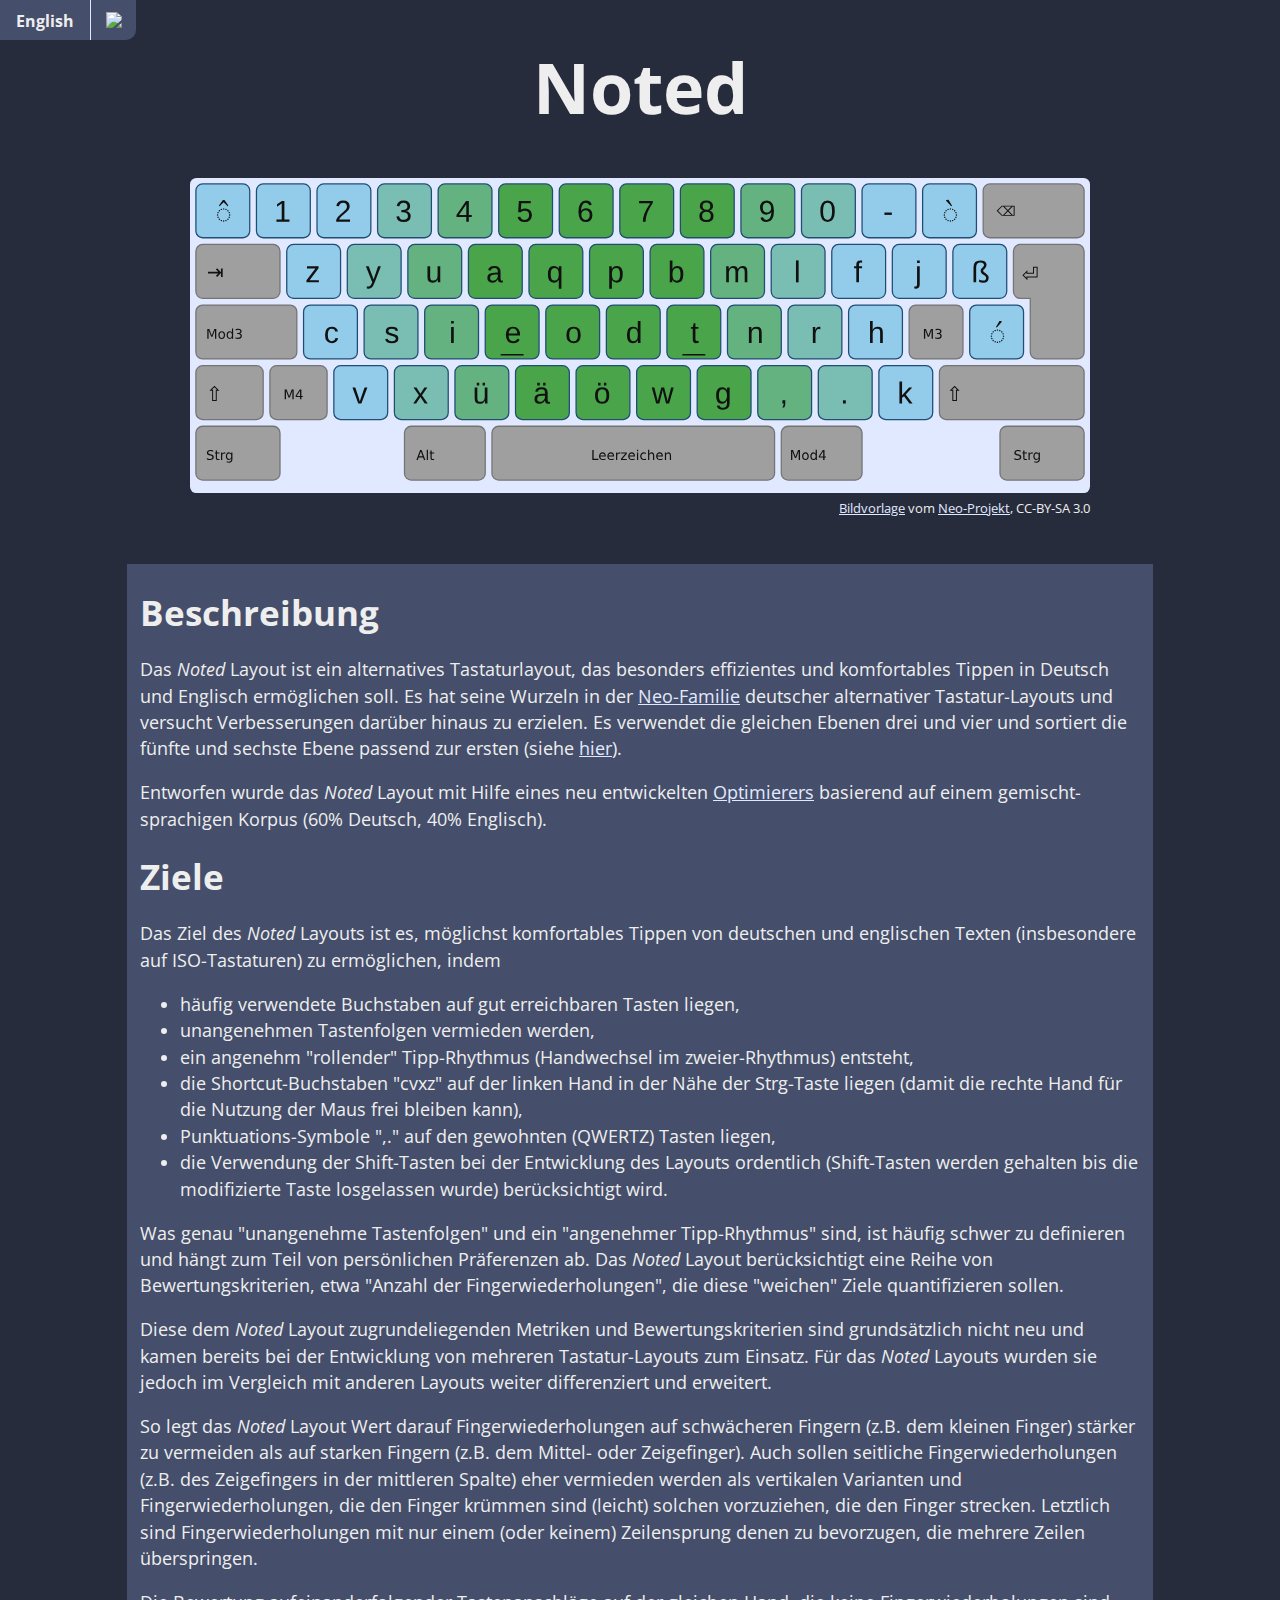
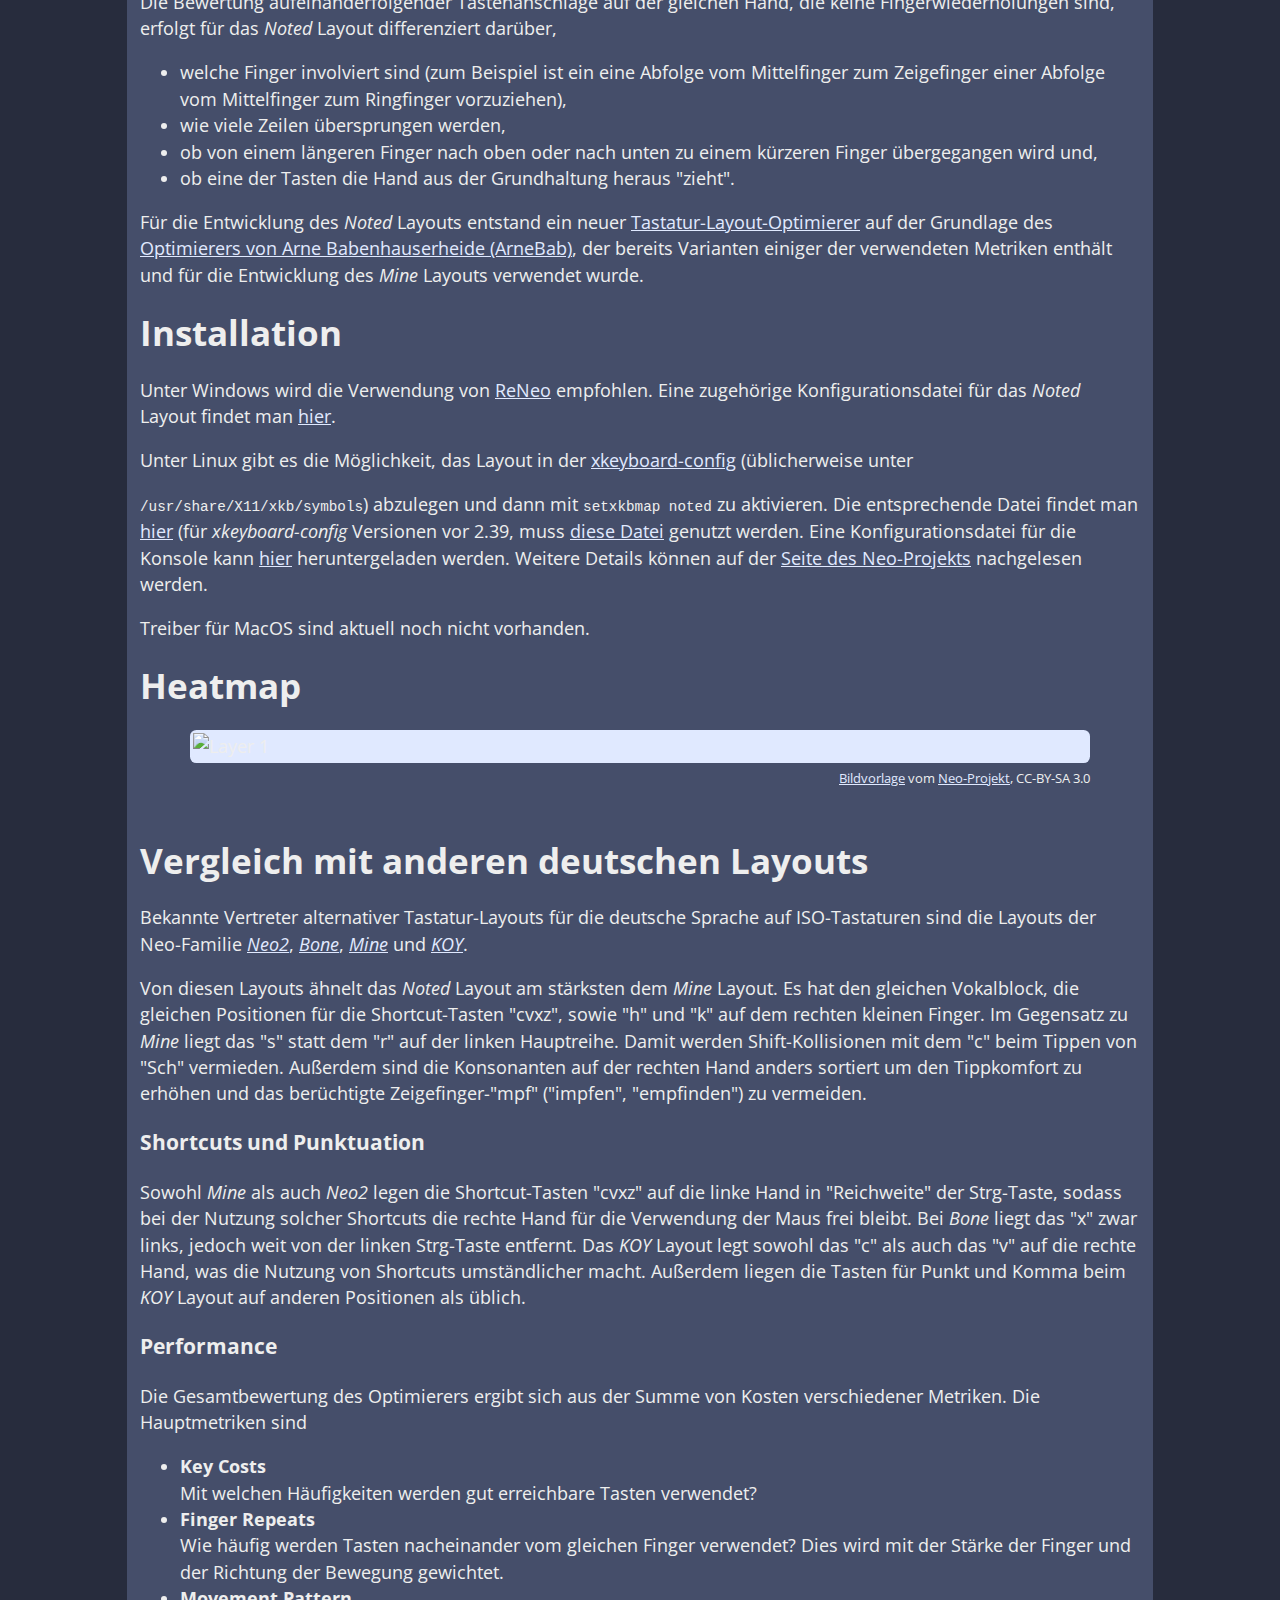
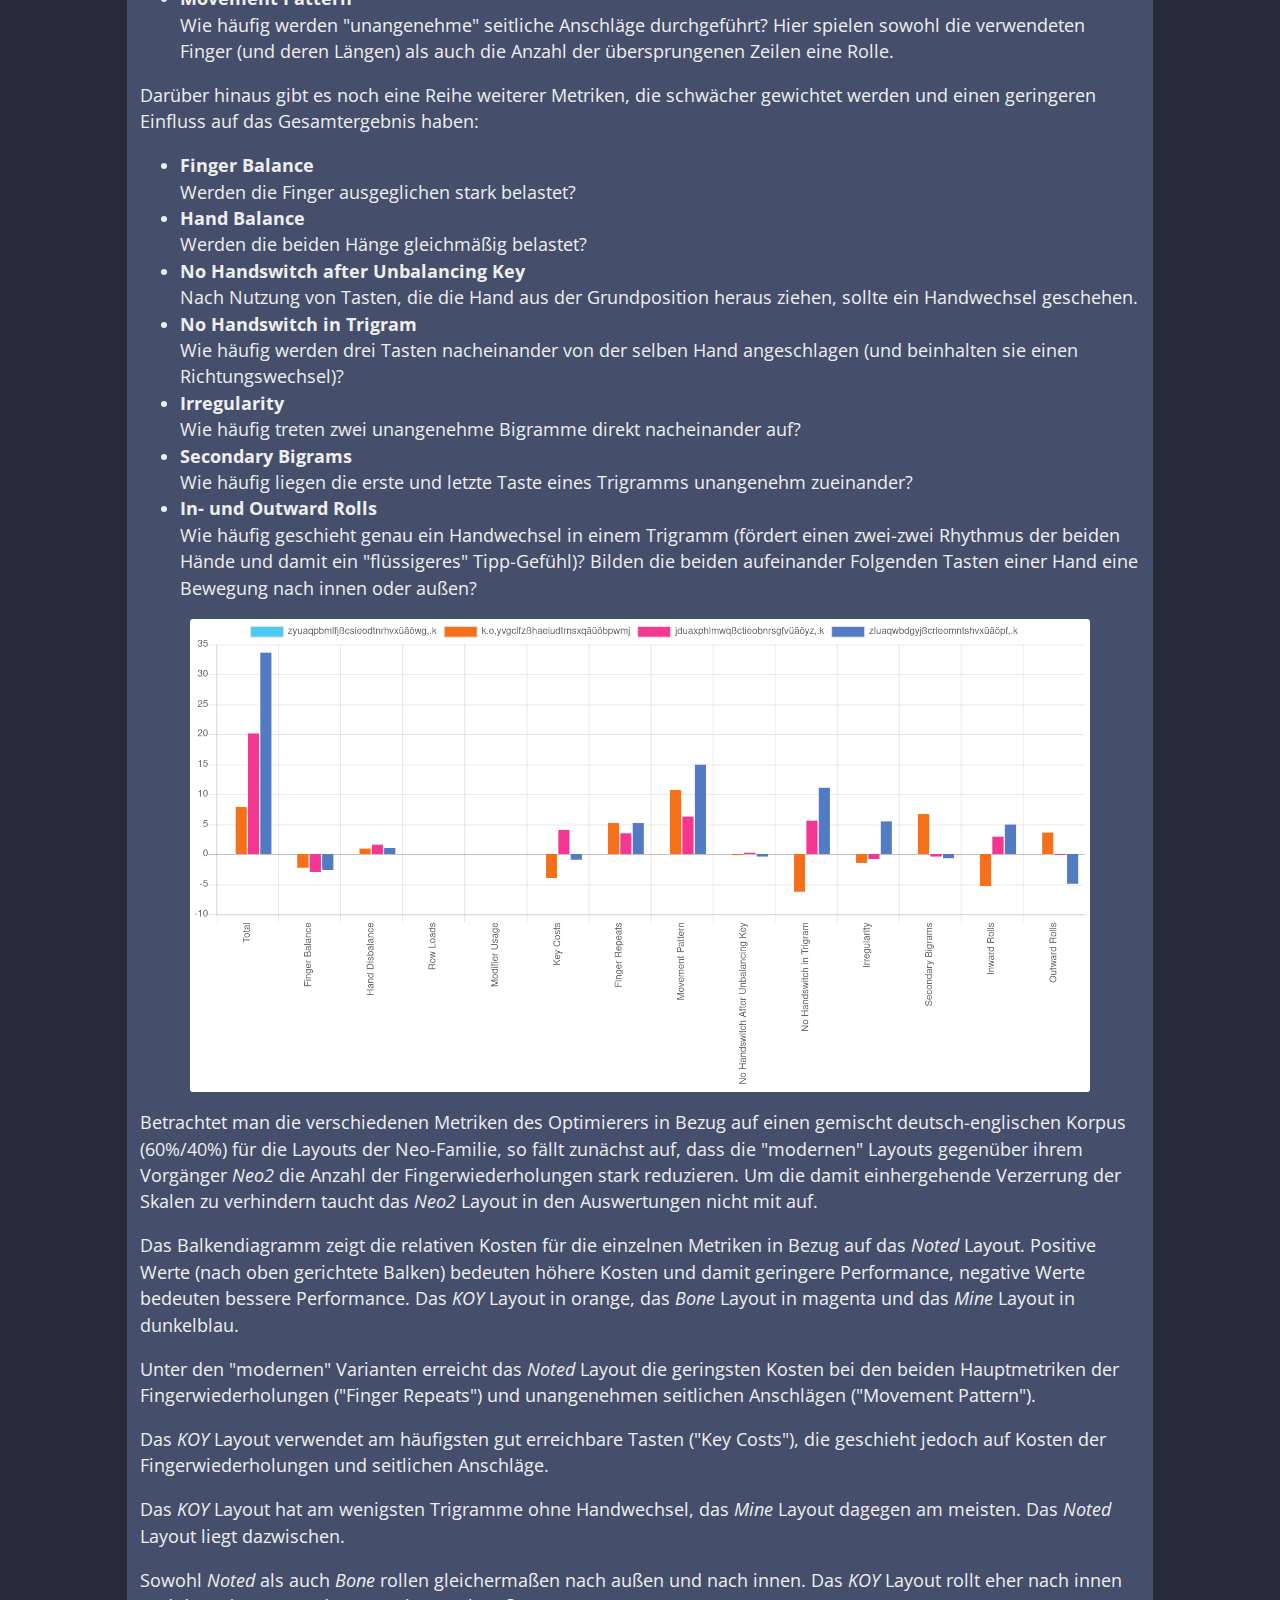
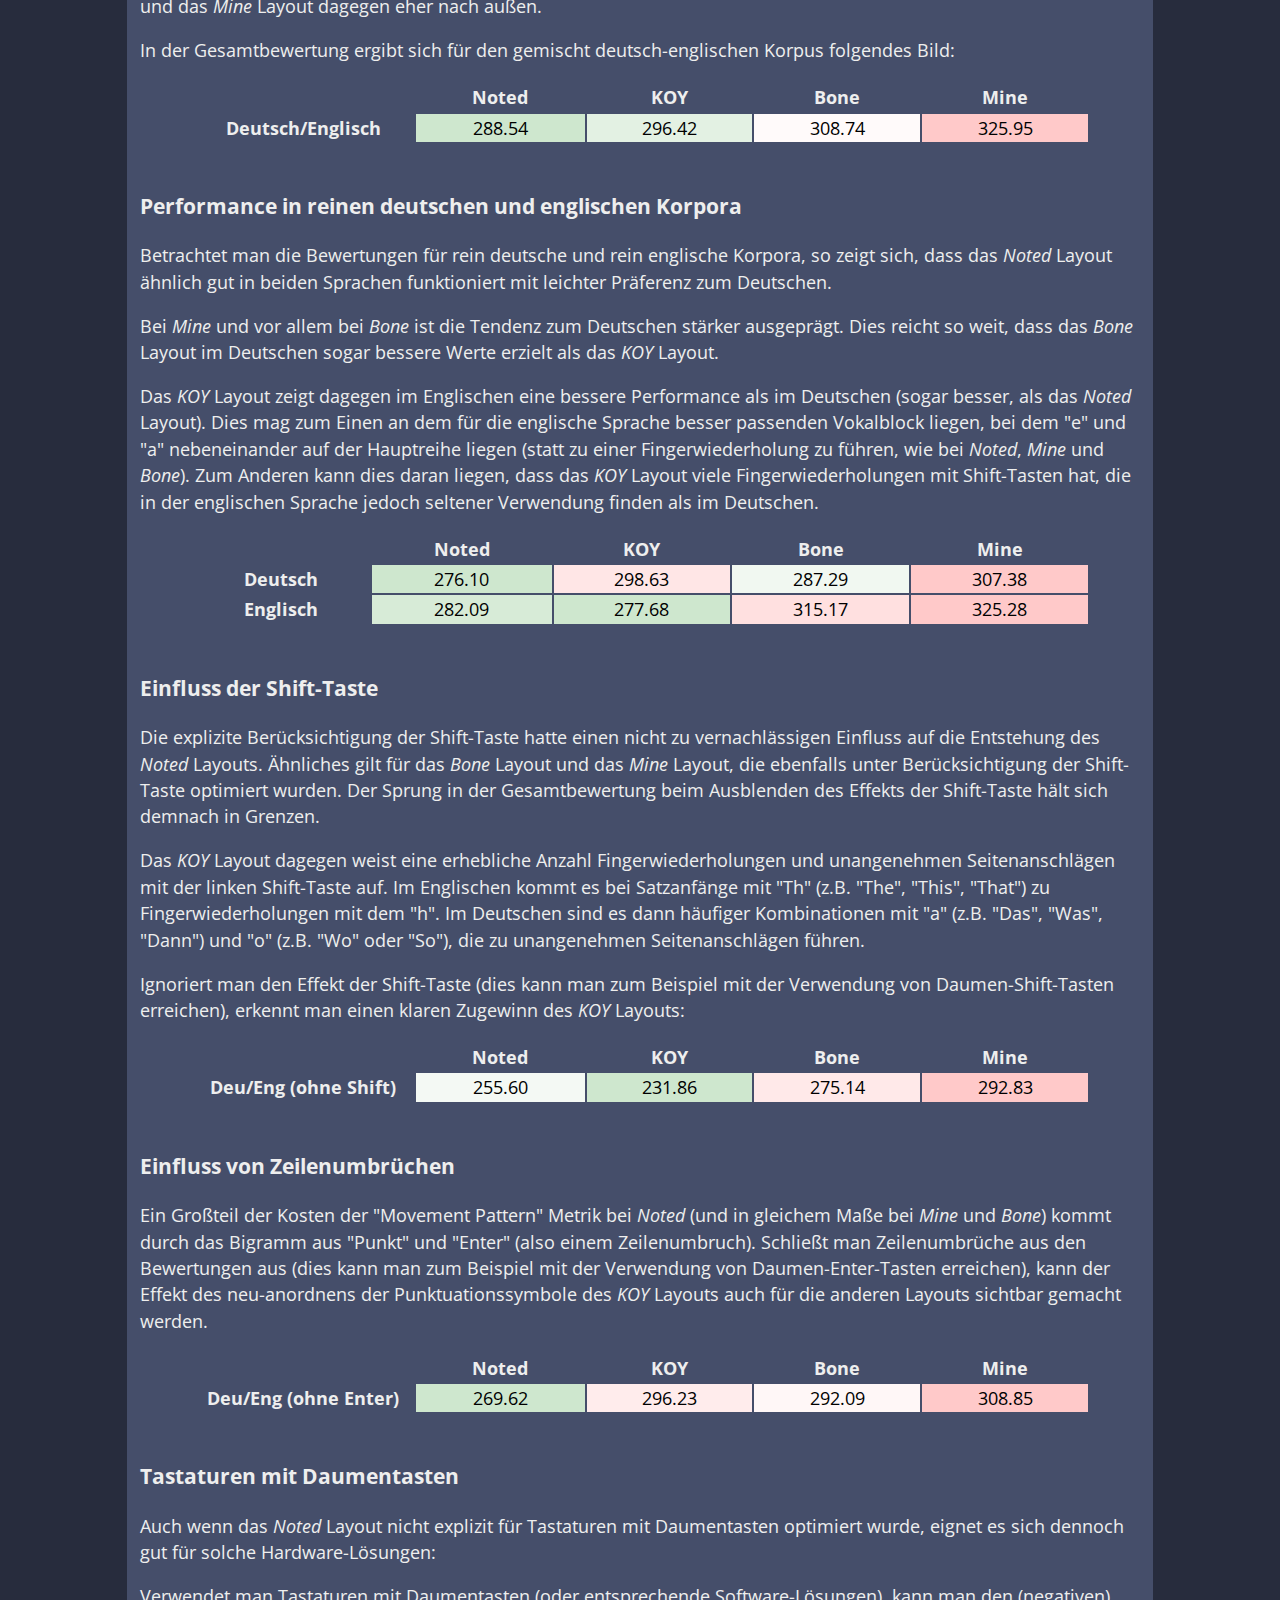
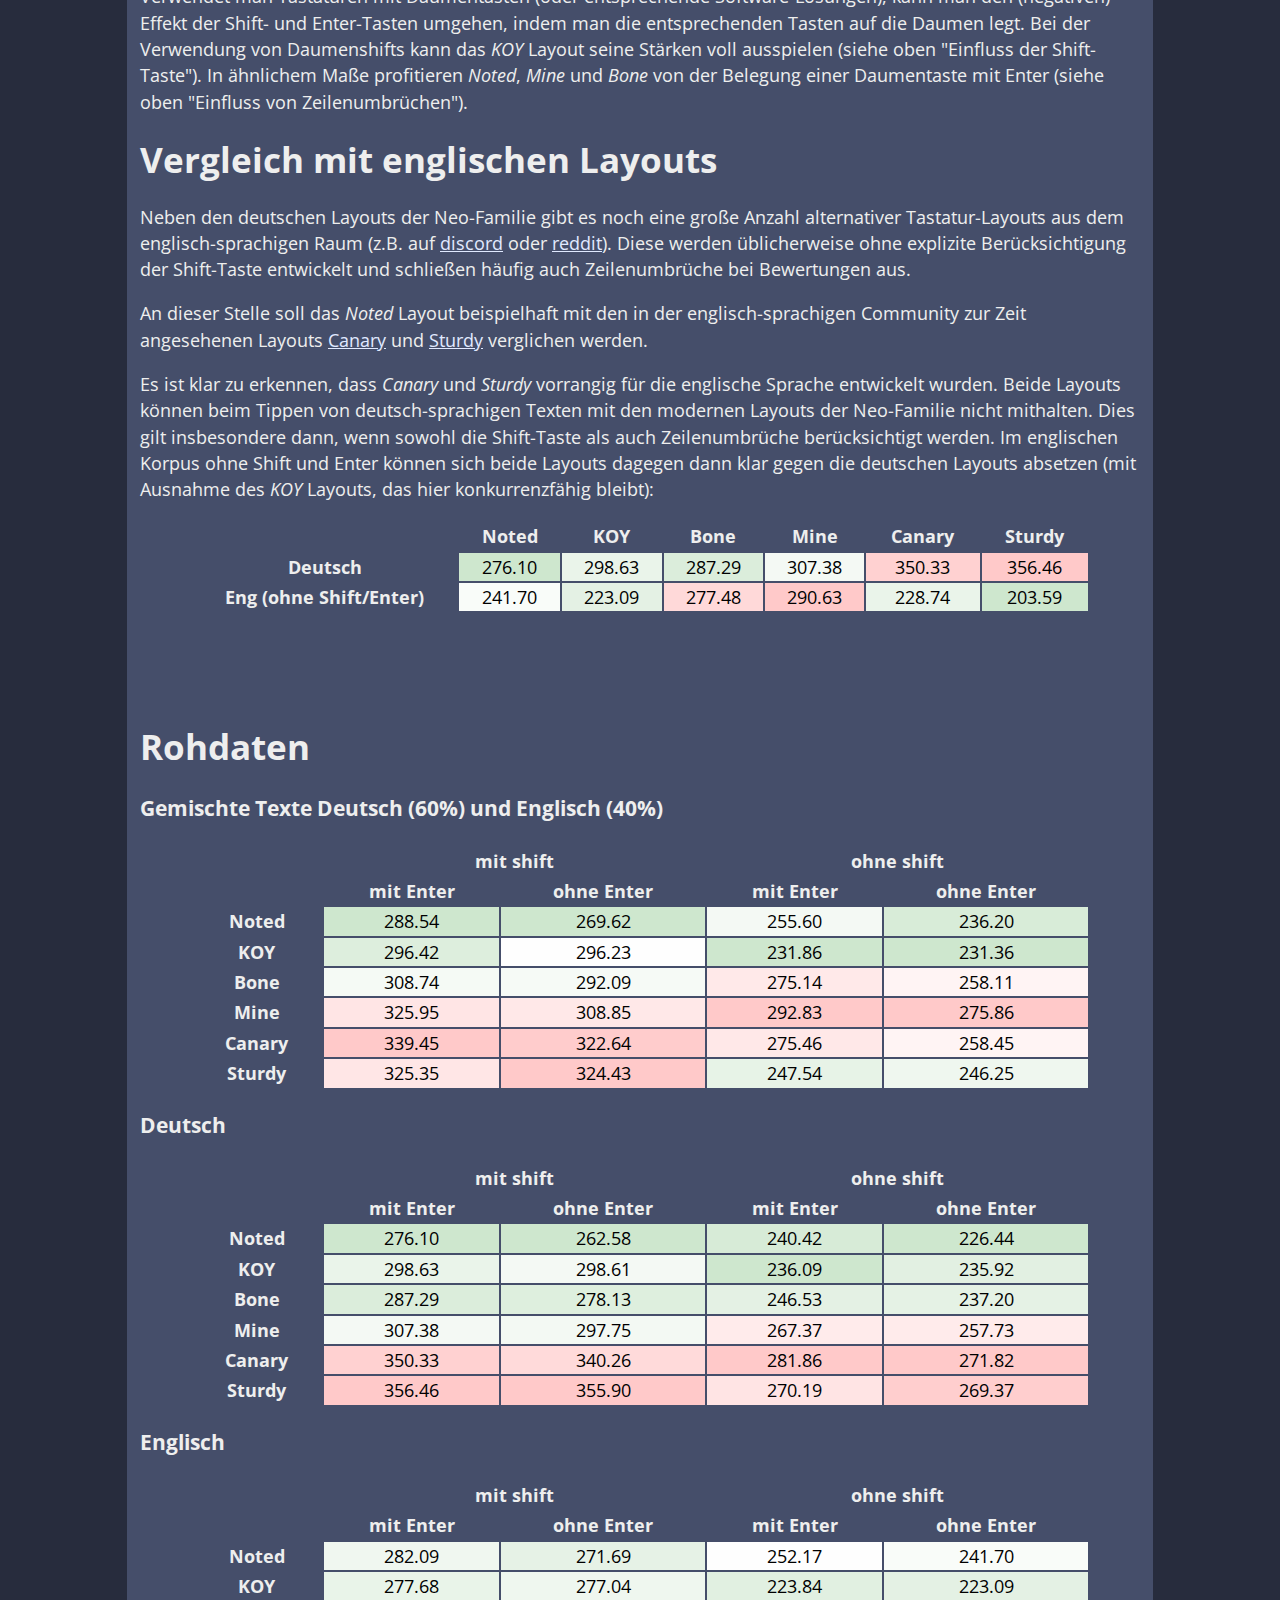
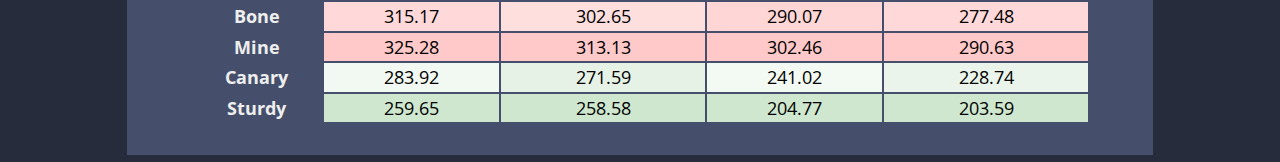
==== docs/noted_deutsch.html @ 26ccd1e7 "fix: keys overlapping border of image" ====
<!DOCTYPE html>
<html lang="de">

<head>
  <meta charset="utf-8">
  <meta name="viewport" content="width=device-width, initial-scale=1">
  <meta name="author" content="Dario Götz">
  <meta name="description" content="Noted - Alternatives Tastaturlayout aus der Neo-Familie für Deutsch und Englisch">
  <meta name="keywords" content="noted, alternatives Tastaturlayout, Deutsch, Englisch" />
  <meta name="language" content="de" />
  <meta name="robots" content="index, follow" />

  <link rel="icon" href="assets/favicon.ico" type="image/png">

  <title>Noted Layout</title>

  <link rel="stylesheet" href="./styles.css">
  <link rel="preconnect" href="https://fonts.googleapis.com">
  <link rel="preconnect" href="https://fonts.gstatic.com" crossorigin>
  <link href="https://fonts.googleapis.com/css2?family=Open+Sans:wght@400&display=swap" rel="stylesheet">
</head>

<body>
  <div class="lang-link-box">
    <div class="lang-link-text">English</div>
    <a href="./index.html"><span class="lang-link"></span></a>
  </div>

  <div class="github-link-box">
    <div class="github-link-text"><img src="./assets/github.svg" width="25px" style="transform:translateY(4px);"></div>
    <a href="https://github.com/dariogoetz/noted-layout"><span class="github-link"></span></a>
  </div>

  <header>
    <h1>Noted</h1>
  </header>

  <div class="layout-display center">
    <div class="keyboard">
      <img src="assets/noted-1-tkl.path.svg" alt="Layer 1" width="100%" />
    </div>
    <div class="attribution">
      <small><a
          href="https://git.neo-layout.org/neo/neo-layout/src/branch/master/grafik/bilder-einzeln/flat">Bildvorlage</a>
        vom <a href="https://www.neo-layout.org">Neo-Projekt</a>, CC-BY-SA 3.0</small>
    </div>
  </div>

  <article>
    <h2>Beschreibung</h2>
    <section>
      <p>
        Das <em>Noted</em> Layout ist ein alternatives Tastaturlayout, das besonders
        effizientes und komfortables Tippen in Deutsch und Englisch ermöglichen soll.
        Es hat seine Wurzeln in der <a href="https://www.neo-layout.org">Neo-Familie</a>
        deutscher alternativer Tastatur-Layouts und versucht Verbesserungen darüber hinaus zu erzielen.
        Es verwendet die gleichen Ebenen drei und vier und sortiert die fünfte und sechste Ebene
        passend zur ersten (siehe <a href="https://github.com/dariogoetz/noted-layout/tree/main/images">hier</a>).
      </p>
      <p>
        Entworfen wurde das <em>Noted</em> Layout mit Hilfe eines neu entwickelten
        <a href="https://github.com/dariogoetz/keyboard_layout_optimizer">Optimierers</a>
        basierend auf einem gemischt-sprachigen Korpus (60% Deutsch, 40% Englisch).
      </p>
    </section>

    <h2>Ziele</h2>
    <section>
      <p>
        Das Ziel des <em>Noted</em> Layouts ist es, möglichst komfortables Tippen
        von deutschen und englischen Texten (insbesondere auf ISO-Tastaturen) zu ermöglichen, indem
      <ul>
        <li>häufig verwendete Buchstaben auf gut erreichbaren Tasten liegen,</li>
        <li>unangenehmen Tastenfolgen vermieden werden,</li>
        <li>ein angenehm "rollender" Tipp-Rhythmus (Handwechsel im zweier-Rhythmus) entsteht,</li>
        <li>die Shortcut-Buchstaben "cvxz" auf der linken Hand in der Nähe der Strg-Taste liegen
          (damit die rechte Hand für die Nutzung der Maus frei bleiben kann),</li>
        <li>Punktuations-Symbole ",." auf den gewohnten (QWERTZ) Tasten liegen,</li>
        <li>die Verwendung der Shift-Tasten bei der Entwicklung des Layouts ordentlich
          (Shift-Tasten werden gehalten bis die modifizierte Taste losgelassen wurde) berücksichtigt wird.</li>
      </ul>
      </p>
      <p>
        Was genau "unangenehme Tastenfolgen" und ein "angenehmer Tipp-Rhythmus" sind, ist häufig schwer
        zu definieren und hängt zum Teil von persönlichen Präferenzen ab.
        Das <em>Noted</em> Layout berücksichtigt eine Reihe von Bewertungskriterien, etwa
        "Anzahl der Fingerwiederholungen", die diese "weichen" Ziele quantifizieren sollen.
      </p>
      <p>
        Diese dem <em>Noted</em> Layout zugrundeliegenden Metriken und Bewertungskriterien sind
        grundsätzlich nicht neu und kamen bereits bei der Entwicklung von mehreren Tastatur-Layouts zum Einsatz.
        Für das <em>Noted</em> Layouts wurden sie jedoch im Vergleich mit anderen Layouts
        weiter differenziert und erweitert.
      </p>
      <p>
        So legt das <em>Noted</em> Layout Wert darauf Fingerwiederholungen auf schwächeren Fingern
        (z.B. dem kleinen Finger) stärker zu vermeiden als auf starken Fingern (z.B. dem Mittel- oder Zeigefinger).
        Auch sollen seitliche Fingerwiederholungen (z.B. des Zeigefingers in der mittleren Spalte) eher vermieden werden
        als
        vertikalen Varianten und Fingerwiederholungen, die den Finger krümmen sind (leicht) solchen
        vorzuziehen, die den Finger strecken. Letztlich sind Fingerwiederholungen mit nur einem (oder keinem)
        Zeilensprung denen zu bevorzugen, die mehrere Zeilen überspringen.
      </p>
      <p>
        Die Bewertung aufeinanderfolgender Tastenanschläge auf der gleichen Hand, die keine
        Fingerwiederholungen sind, erfolgt für das <em>Noted</em> Layout differenziert darüber,
      <ul>
        <li>welche Finger involviert sind (zum Beispiel ist ein eine Abfolge vom Mittelfinger zum Zeigefinger
          einer Abfolge vom Mittelfinger zum Ringfinger vorzuziehen),</li>
        <li>wie viele Zeilen übersprungen werden,</li>
        <li>ob von einem längeren Finger nach oben oder nach unten zu einem kürzeren Finger übergegangen wird
          und,</li>
        <li>ob eine der Tasten die Hand aus der Grundhaltung heraus "zieht".</li>
      </ul>
      </p>
      <p>
        Für die Entwicklung des <em>Noted</em> Layouts entstand ein
        neuer <a href="https://github.com/dariogoetz/keyboard_layout_optimizer">Tastatur-Layout-Optimierer</a>
        auf der Grundlage des <a href="https://hg.sr.ht/~arnebab/evolve-keyboard-layout">Optimierers von Arne
          Babenhauserheide (ArneBab)</a>,
        der bereits Varianten einiger der verwendeten Metriken enthält und für die Entwicklung des <em>Mine</em> Layouts
        verwendet wurde.
      </p>
    </section>

    <h2>Installation</h2>
    <section>
      <p>
        Unter Windows wird die Verwendung von <a href="https://www.neo-layout.org/Einrichtung/reneo/">ReNeo</a>
        empfohlen. Eine zugehörige Konfigurationsdatei für das
        <em>Noted</em> Layout findet man <a
          href="https://raw.githubusercontent.com/dariogoetz/noted-layout/main/reneo/layouts.json">hier</a>.
      </p>
      <p>
        Unter Linux gibt es die Möglichkeit, das Layout in der <a
          href="https://www.freedesktop.org/wiki/Software/XKeyboardConfig/">xkeyboard-config</a>
        (üblicherweise unter
      <pre>/usr/share/X11/xkb/symbols</pre>) abzulegen und dann mit <pre>setxkbmap noted</pre> zu aktivieren.
      Die entsprechende Datei findet man
      <a href="https://raw.githubusercontent.com/dariogoetz/noted-layout/main/xkb/noted">hier</a>
      (für <em>xkeyboard-config</em> Versionen vor 2.39, muss
      <a href="https://raw.githubusercontent.com/dariogoetz/noted-layout/main/xkb/pre_239/noted">diese Datei</a>
      genutzt werden.
      Eine Konfigurationsdatei für die Konsole kann <a
        href="https://raw.githubusercontent.com/dariogoetz/noted-layout/main/kbd/noted.map">hier</a> heruntergeladen
      werden.

      Weitere Details können auf der <a href="https://www.neo-layout.org/Einrichtung/Linux/">Seite des Neo-Projekts</a>
      nachgelesen werden.
      </p>
      <p>
        Treiber für MacOS sind aktuell noch nicht vorhanden.
      </p>
    </section>

    <h2>Heatmap</h2>
    <section>
      <div class="layout-display center">
        <div class="keyboard">
          <img src="assets/heatmap.mixed.path.svg" alt="Layer 1" width="99%" style="padding: 3px;" />
        </div>
        <div class="attribution">
          <small><a
              href="https://git.neo-layout.org/neo/neo-layout/src/branch/master/grafik/bilder-einzeln/flat">Bildvorlage</a>
            vom <a href="https://www.neo-layout.org">Neo-Projekt</a>, CC-BY-SA 3.0</small>
        </div>
      </div>
    </section>

    <h2>Vergleich mit anderen deutschen Layouts</h2>
    <section>
      <p>
        Bekannte Vertreter alternativer Tastatur-Layouts für die deutsche Sprache auf ISO-Tastaturen sind die Layouts
        der Neo-Familie
        <em><a href="https://www.neo-layout.org/Layouts/neo/">Neo2</a></em>,
        <em><a href="https://www.neo-layout.org/Layouts/bone/">Bone</a></em>,
        <em><a href="https://www.neo-layout.org/Layouts/mine/">Mine</a></em>
        und <em><a href="http://www.adnw.de/index.php?n=Main.SeitlicheNachbaranschl%c3%a4ge">KOY</a></em>.
      </p>
      <p>
        Von diesen Layouts ähnelt das <em>Noted</em> Layout
        am stärksten dem <em>Mine</em> Layout. Es hat den gleichen Vokalblock,
        die gleichen Positionen für die Shortcut-Tasten "cvxz", sowie "h" und "k" auf dem rechten kleinen Finger.
        Im Gegensatz zu <em>Mine</em> liegt das "s" statt dem "r" auf der linken Hauptreihe. Damit werden
        Shift-Kollisionen mit dem "c" beim Tippen von "Sch" vermieden.
        Außerdem sind die Konsonanten auf der rechten Hand anders sortiert
        um den Tippkomfort zu erhöhen und das berüchtigte Zeigefinger-"mpf" ("impfen", "empfinden") zu vermeiden.
      </p>

      <h3>Shortcuts und Punktuation</h3>
      <p>
        Sowohl <em>Mine</em> als auch <em>Neo2</em> legen die Shortcut-Tasten "cvxz" auf die linke Hand in "Reichweite"
        der Strg-Taste, sodass bei der Nutzung solcher Shortcuts die rechte Hand für die Verwendung der Maus frei
        bleibt.
        Bei <em>Bone</em> liegt das "x" zwar links, jedoch weit von der linken Strg-Taste entfernt.
        Das <em>KOY</em> Layout legt sowohl das "c" als auch das "v" auf die rechte Hand, was die Nutzung von Shortcuts
        umständlicher macht.
        Außerdem liegen die Tasten für Punkt und Komma beim <em>KOY</em> Layout auf anderen Positionen als üblich.
      </p>

      <h3>Performance</h3>
      <p>
        Die Gesamtbewertung des Optimierers ergibt sich aus der Summe von Kosten verschiedener Metriken. Die
        Hauptmetriken sind
      <ul>
        <li><b>Key Costs</b>
          <br>Mit welchen Häufigkeiten werden gut erreichbare Tasten verwendet?
        </li>
        <li><b>Finger Repeats</b>
          <br>Wie häufig werden Tasten nacheinander vom gleichen Finger verwendet?
          Dies wird mit der Stärke der Finger und der Richtung der Bewegung gewichtet.
        </li>
        <li><b>Movement Pattern</b>
          <br>Wie häufig werden "unangenehme" seitliche Anschläge durchgeführt?
          Hier spielen sowohl die verwendeten Finger (und deren Längen) als auch die Anzahl der übersprungenen Zeilen
          eine Rolle.
        </li>
      </ul>
      Darüber hinaus gibt es noch eine Reihe weiterer Metriken, die schwächer gewichtet werden und einen geringeren
      Einfluss auf das Gesamtergebnis haben:
      <ul>
        <li><b>Finger Balance</b>
          <br>Werden die Finger ausgeglichen stark belastet?
        </li>
        <li><b>Hand Balance</b>
          <br>Werden die beiden Hänge gleichmäßig belastet?
        </li>
        <li><b>No Handswitch after Unbalancing Key</b>
          <br>Nach Nutzung von Tasten, die die Hand aus der Grundposition heraus ziehen, sollte ein Handwechsel
          geschehen.
        </li>
        <li><b>No Handswitch in Trigram</b>
          <br>Wie häufig werden drei Tasten nacheinander von der selben Hand angeschlagen (und beinhalten sie einen
          Richtungswechsel)?
        </li>
        <li><b>Irregularity</b>
          <br>Wie häufig treten zwei unangenehme Bigramme direkt nacheinander auf?
        </li>
        <li><b>Secondary Bigrams</b>
          <br>Wie häufig liegen die erste und letzte Taste eines Trigramms unangenehm zueinander?
        </li>
        <li><b>In- und Outward Rolls</b>
          <br>Wie häufig geschieht genau ein Handwechsel in einem Trigramm (fördert einen zwei-zwei Rhythmus der beiden
          Hände und damit ein "flüssigeres" Tipp-Gefühl)? Bilden die beiden aufeinander Folgenden Tasten einer Hand eine
          Bewegung nach innen oder außen?
        </li>
      </ul>
      </p>

      <img src="assets/comparison_barchart_relative.png" alt="Vergleich der modernen Layouts der Neo-Familie"
        width="90%" class="center" style="display:block; border-radius: 3px;" />

      <p>
        Betrachtet man die verschiedenen Metriken des Optimierers in Bezug auf einen gemischt deutsch-englischen Korpus
        (60%/40%) für die Layouts der Neo-Familie,
        so fällt zunächst auf, dass die "modernen" Layouts gegenüber ihrem Vorgänger <em>Neo2</em> die Anzahl
        der Fingerwiederholungen stark reduzieren. Um die damit einhergehende Verzerrung der Skalen zu verhindern taucht
        das <em>Neo2</em> Layout in den Auswertungen nicht mit auf.
      </p>
      <p>
        Das Balkendiagramm zeigt die relativen Kosten für die einzelnen Metriken in Bezug auf das <em>Noted</em> Layout.
        Positive Werte (nach oben gerichtete Balken) bedeuten höhere Kosten und damit geringere Performance, negative
        Werte
        bedeuten bessere Performance. Das <em>KOY</em> Layout in orange, das <em>Bone</em> Layout in magenta
        und das <em>Mine</em> Layout in dunkelblau.
      </p>
      <p>
        Unter den "modernen" Varianten erreicht das <em>Noted</em> Layout die geringsten Kosten bei den beiden
        Hauptmetriken
        der Fingerwiederholungen ("Finger Repeats") und unangenehmen seitlichen Anschlägen ("Movement Pattern").
      </p>
      <p>
        Das <em>KOY</em> Layout verwendet am häufigsten gut erreichbare Tasten ("Key Costs"), die geschieht jedoch
        auf Kosten der Fingerwiederholungen und seitlichen Anschläge.
      </p>
      <p>
        Das <em>KOY</em> Layout hat am wenigsten Trigramme ohne Handwechsel, das <em>Mine</em> Layout dagegen am
        meisten.
        Das <em>Noted</em> Layout liegt dazwischen.
      </p>
      <p>
        Sowohl <em>Noted</em> als auch <em>Bone</em> rollen gleichermaßen nach außen und nach innen.
        Das <em>KOY</em> Layout rollt eher nach innen und das <em>Mine</em> Layout dagegen eher nach außen.
      </p>
      <p>
        In der Gesamtbewertung ergibt sich für den gemischt deutsch-englischen Korpus folgendes Bild:
      <table class="center" style="width: 90%;">
        <thead>
          <tr>
            <th class="blank" width="25%"> </th>
            <th class="row_heading">Noted</th>
            <th class="row_heading">KOY</th>
            <th class="row_heading">Bone</th>
            <th class="row_heading">Mine</th>
          </tr>
        </thead>
        <tbody>
          <tr>
            <th class="row_heading">Deutsch/Englisch</th>
            <td class="data" style="background-color:#cee7ce; color:#000; text-align:center" bgcolor="#cee7ce"
              align="center">288.54</td>
            <td class="data" style="background-color:#e3f1e3; color:#000; text-align:center" bgcolor="#e3f1e3"
              align="center">296.42</td>
            <td class="data" style="background-color:#fffafa; color:#000; text-align:center" bgcolor="#fffafa"
              align="center">308.74</td>
            <td class="data" style="background-color:#ffc9c9; color:#000; text-align:center" bgcolor="#ffc9c9"
              align="center">325.95</td>
          </tr>
        </tbody>
      </table>
      <br>
      </p>
    </section>

    <h3>Performance in reinen deutschen und englischen Korpora</h3>
    <section>
      <p>
        Betrachtet man die Bewertungen für rein deutsche und rein englische Korpora, so zeigt sich,
        dass das <em>Noted</em> Layout ähnlich gut in beiden Sprachen funktioniert mit leichter Präferenz zum Deutschen.
      </p>
      <p>
        Bei <em>Mine</em> und vor allem bei <em>Bone</em> ist die Tendenz zum Deutschen stärker ausgeprägt.
        Dies reicht so weit, dass das <em>Bone</em> Layout im Deutschen sogar bessere Werte erzielt als das <em>KOY</em>
        Layout.
      </p>
      <p>
        Das <em>KOY</em> Layout zeigt dagegen im Englischen eine bessere Performance als im Deutschen (sogar besser, als
        das <em>Noted</em> Layout).
        Dies mag zum Einen an dem für die englische Sprache besser passenden Vokalblock liegen, bei dem "e" und "a"
        nebeneinander auf der Hauptreihe
        liegen (statt zu einer Fingerwiederholung zu führen, wie bei <em>Noted</em>, <em>Mine</em> und <em>Bone</em>).
        Zum Anderen kann dies daran liegen, dass das <em>KOY</em> Layout viele Fingerwiederholungen mit Shift-Tasten
        hat,
        die in der englischen Sprache jedoch seltener Verwendung finden als im Deutschen.
      </p>
      <p>
      <table class="center" style="width: 90%;">
        <thead>
          <th class="blank" width="20%"> </th>
          <th class="row_heading">Noted</th>
          <th class="row_heading">KOY</th>
          <th class="row_heading">Bone</th>
          <th class="row_heading">Mine</th>
        </thead>
        <tbody>
          <tr>
            <th class="row_heading">Deutsch</th>
            <td class="data" style="background-color:#cee7ce; color:#000; text-align:center" bgcolor="#cee7ce"
              align="center">276.10</td>
            <td class="data" style="background-color:#ffe6e6; color:#000; text-align:center" bgcolor="#ffe6e6"
              align="center">298.63</td>
            <td class="data" style="background-color:#f1f8f1; color:#000; text-align:center" bgcolor="#f1f8f1"
              align="center">287.29</td>
            <td class="data" style="background-color:#ffc9c9; color:#000; text-align:center" bgcolor="#ffc9c9"
              align="center">307.38</td>
          </tr>
          <tr>
            <th class="row_heading">Englisch</th>
            <td class="data" style="background-color:#d7ebd7; color:#000; text-align:center" bgcolor="#d7ebd7"
              align="center">282.09</td>
            <td class="data" style="background-color:#cee7ce; color:#000; text-align:center" bgcolor="#cee7ce"
              align="center">277.68</td>
            <td class="data" style="background-color:#ffe0e0; color:#000; text-align:center" bgcolor="#ffe0e0"
              align="center">315.17</td>
            <td class="data" style="background-color:#ffc9c9; color:#000; text-align:center" bgcolor="#ffc9c9"
              align="center">325.28</td>
          </tr>
        </tbody>
      </table>
      <br>
      </p>
    </section>

    <h3>Einfluss der Shift-Taste</h3>
    <section>
      <p>
        Die explizite Berücksichtigung der Shift-Taste hatte einen nicht zu vernachlässigen Einfluss auf die Entstehung
        des <em>Noted</em> Layouts.
        Ähnliches gilt für das <em>Bone</em> Layout und das <em>Mine</em> Layout, die ebenfalls unter Berücksichtigung
        der Shift-Taste optimiert wurden.
        Der Sprung in der Gesamtbewertung beim Ausblenden des Effekts der Shift-Taste hält sich demnach in Grenzen.
      </p>
      <p>
        Das <em>KOY</em> Layout dagegen weist eine erhebliche Anzahl Fingerwiederholungen und unangenehmen
        Seitenanschlägen mit der
        linken Shift-Taste auf. Im Englischen kommt es bei Satzanfänge mit "Th" (z.B. "The", "This", "That") zu
        Fingerwiederholungen mit dem "h".
        Im Deutschen sind es dann häufiger Kombinationen mit "a" (z.B. "Das", "Was", "Dann") und "o" (z.B. "Wo" oder
        "So"), die zu unangenehmen
        Seitenanschlägen führen.
      </p>
      <p>
        Ignoriert man den Effekt der Shift-Taste (dies kann man zum Beispiel mit der Verwendung von Daumen-Shift-Tasten
        erreichen), erkennt man einen klaren Zugewinn des <em>KOY</em> Layouts:
      <table class="center" style="width: 90%;">
        <thead>
          <tr>
            <th class="blank" width="25%"> </th>
            <th class="row_heading">Noted</th>
            <th class="row_heading">KOY</th>
            <th class="row_heading">Bone</th>
            <th class="row_heading">Mine</th>
          </tr>
        </thead>
        <tbody>
          <tr>
            <th class="row_heading">Deu/Eng (ohne Shift)</th>
            <td class="data" style="background-color:#f4f9f4; color:#000; text-align:center" bgcolor="#f4f9f4"
              align="center">255.60</td>
            <td class="data" style="background-color:#cee7ce; color:#000; text-align:center" bgcolor="#cee7ce"
              align="center">231.86</td>
            <td class="data" style="background-color:#ffe9e9; color:#000; text-align:center" bgcolor="#ffe9e9"
              align="center">275.14</td>
            <td class="data" style="background-color:#ffc9c9; color:#000; text-align:center" bgcolor="#ffc9c9"
              align="center">292.83</td>
          </tr>
        </tbody>
      </table>
      <br>
      </p>
    </section>

    <h3>Einfluss von Zeilenumbrüchen</h3>
    <section>
      <p>
        Ein Großteil der Kosten der "Movement Pattern" Metrik bei <em>Noted</em> (und in gleichem Maße bei <em>Mine</em>
        und <em>Bone</em>)
        kommt durch das Bigramm aus "Punkt" und "Enter" (also einem Zeilenumbruch). Schließt man Zeilenumbrüche aus den
        Bewertungen aus
        (dies kann man zum Beispiel mit der Verwendung von Daumen-Enter-Tasten erreichen),
        kann der Effekt des neu-anordnens der Punktuationssymbole des <em>KOY</em> Layouts auch für die anderen Layouts
        sichtbar gemacht werden.
      <table class="center" style="width: 90%;">
        <thead>
          <tr>
            <th class="blank" width="25%"> </th>
            <th class="row_heading">Noted</th>
            <th class="row_heading">KOY</th>
            <th class="row_heading">Bone</th>
            <th class="row_heading">Mine</th>
          </tr>
        </thead>
        <tbody>
          <tr>
            <th class="row_heading">Deu/Eng (ohne Enter)</th>
            <td class="data" style="background-color:#cee7ce; color:#000; text-align:center" bgcolor="#cee7ce"
              align="center">269.62</td>
            <td class="data" style="background-color:#ffecec; color:#000; text-align:center" bgcolor="#ffecec"
              align="center">296.23</td>
            <td class="data" style="background-color:#fff7f7; color:#000; text-align:center" bgcolor="#fff7f7"
              align="center">292.09</td>
            <td class="data" style="background-color:#ffc9c9; color:#000; text-align:center" bgcolor="#ffc9c9"
              align="center">308.85</td>
          </tr>
        </tbody>
      </table>
      <br>
      </p>
    </section>

    <h3>Tastaturen mit Daumentasten</h3>
    <section>
      <p>
        Auch wenn das <em>Noted</em> Layout nicht explizit für Tastaturen mit Daumentasten optimiert wurde,
        eignet es sich dennoch gut für solche Hardware-Lösungen:
      </p>
      <p>
        Verwendet man Tastaturen mit Daumentasten (oder entsprechende Software-Lösungen), kann man den (negativen)
        Effekt der Shift- und Enter-Tasten umgehen,
        indem man die entsprechenden Tasten auf die Daumen legt. Bei der Verwendung von Daumenshifts kann das
        <em>KOY</em> Layout seine Stärken
        voll ausspielen (siehe oben "Einfluss der Shift-Taste"). In ähnlichem Maße profitieren <em>Noted</em>,
        <em>Mine</em> und <em>Bone</em> von der Belegung einer Daumentaste
        mit Enter (siehe oben "Einfluss von Zeilenumbrüchen").
      </p>
    </section>

    <h2>Vergleich mit englischen Layouts</h2>
    <section>
      <p>
        Neben den deutschen Layouts der Neo-Familie gibt es noch eine große Anzahl alternativer Tastatur-Layouts
        aus dem englisch-sprachigen Raum (z.B. auf <a href="https://discord.gg/sxTV2G5Acg">discord</a>
        oder <a href="https://www.reddit.com/r/KeyboardLayouts/">reddit</a>). Diese werden üblicherweise ohne explizite
        Berücksichtigung der Shift-Taste
        entwickelt und schließen häufig auch Zeilenumbrüche bei Bewertungen aus.
      </p>
      <p>
        An dieser Stelle soll das <em>Noted</em> Layout beispielhaft mit den in der englisch-sprachigen Community zur
        Zeit
        angesehenen Layouts <a href="https://github.com/Apsu/Canary">Canary</a> und <a
          href="https://o-x-e-y.github.io/layouts/sturdy/index.html">Sturdy</a> verglichen werden.
      </p>
      <p>
        Es ist klar zu erkennen, dass <em>Canary</em> und <em>Sturdy</em> vorrangig für die englische Sprache entwickelt
        wurden.
        Beide Layouts können beim Tippen von deutsch-sprachigen Texten mit den modernen Layouts der Neo-Familie nicht
        mithalten.
        Dies gilt insbesondere dann, wenn sowohl die Shift-Taste als auch Zeilenumbrüche berücksichtigt werden.
        Im englischen Korpus ohne Shift und Enter können sich beide Layouts dagegen dann klar gegen die deutschen
        Layouts absetzen
        (mit Ausnahme des <em>KOY</em> Layouts, das hier konkurrenzfähig bleibt):
      <table class="center" style="width: 90%;">
        <thead>
          <tr>
            <th class="blank" width="30%"> </th>
            <th class="row_heading">Noted</th>
            <th class="row_heading">KOY</th>
            <th class="row_heading">Bone</th>
            <th class="row_heading">Mine</th>
            <th class="row_heading">Canary</th>
            <th class="row_heading">Sturdy</th>
          </tr>
        </thead>
        <tbody>
          <tr>
            <th class="row_heading">Deutsch</th>
            <td class="data" style="background-color:#cee7ce; color:#000; text-align:center" bgcolor="#cee7ce"
              align="center">276.10</td>
            <td class="data" style="background-color:#eaf4ea; color:#000; text-align:center" bgcolor="#eaf4ea"
              align="center">298.63</td>
            <td class="data" style="background-color:#dbeddb; color:#000; text-align:center" bgcolor="#dbeddb"
              align="center">287.29</td>
            <td class="data" style="background-color:#f4f9f4; color:#000; text-align:center" bgcolor="#f4f9f4"
              align="center">307.38</td>
            <td class="data" style="background-color:#ffd1d1; color:#000; text-align:center" bgcolor="#ffd1d1"
              align="center">350.33</td>
            <td class="data" style="background-color:#ffc9c9; color:#000; text-align:center" bgcolor="#ffc9c9"
              align="center">356.46</td>
          </tr>
          <tr>
            <th class="row_heading">Eng (ohne Shift/Enter)</th>
            <td class="data" style="background-color:#f9fcf9; color:#000; text-align:center" bgcolor="#f9fcf9"
              align="center">241.70</td>
            <td class="data" style="background-color:#e4f1e4; color:#000; text-align:center" bgcolor="#e4f1e4"
              align="center">223.09</td>
            <td class="data" style="background-color:#ffd9d9; color:#000; text-align:center" bgcolor="#ffd9d9"
              align="center">277.48</td>
            <td class="data" style="background-color:#ffc9c9; color:#000; text-align:center" bgcolor="#ffc9c9"
              align="center">290.63</td>
            <td class="data" style="background-color:#eaf4ea; color:#000; text-align:center" bgcolor="#eaf4ea"
              align="center">228.74</td>
            <td class="data" style="background-color:#cee7ce; color:#000; text-align:center" bgcolor="#cee7ce"
              align="center">203.59</td>
          </tr>
        </tbody>
      </table>

      </p>
    </section>


    <br><br><br>
    <h2>Rohdaten</h2>
    <h3>Gemischte Texte Deutsch (60%) und Englisch (40%)</h3>
    <section>
      <table class="center" style="width: 90%;">
        <thead>
          <tr>
            <th class="blank"> </th>
            <th class="col_heading" colspan="2">mit shift</th>
            <th class="col_heading" colspan="2">ohne shift</th>
          </tr>
          <tr>
            <th class="blank"> </th>
            <th class="col_heading">mit Enter</th>
            <th class="col_heading">ohne Enter</th>
            <th class="col_heading">mit Enter</th>
            <th class="col_heading">ohne Enter</th>
          </tr>
        </thead>
        <tbody>
          <tr>
            <th class="row_heading">Noted</th>
            <td class="data" style="background-color:#cee7ce; color:#000; text-align:center" bgcolor="#cee7ce"
              align="center">288.54</td>
            <td class="data" style="background-color:#cee7ce; color:#000; text-align:center" bgcolor="#cee7ce"
              align="center">269.62</td>
            <td class="data" style="background-color:#f4f9f4; color:#000; text-align:center" bgcolor="#f4f9f4"
              align="center">255.60</td>
            <td class="data" style="background-color:#d8ecd8; color:#000; text-align:center" bgcolor="#d8ecd8"
              align="center">236.20</td>
          </tr>
          <tr>
            <th class="row_heading">KOY</th>
            <td class="data" style="background-color:#ded; color:#000; text-align:center" bgcolor="#ddeedd"
              align="center">296.42</td>
            <td class="data" style="background-color:#fefefe; color:#000; text-align:center" bgcolor="#fefefe"
              align="center">296.23</td>
            <td class="data" style="background-color:#cee7ce; color:#000; text-align:center" bgcolor="#cee7ce"
              align="center">231.86</td>
            <td class="data" style="background-color:#cee7ce; color:#000; text-align:center" bgcolor="#cee7ce"
              align="center">231.36</td>
          </tr>
          <tr>
            <th class="row_heading">Bone</th>
            <td class="data" style="background-color:#f5faf5; color:#000; text-align:center" bgcolor="#f5faf5"
              align="center">308.74</td>
            <td class="data" style="background-color:#f6faf6; color:#000; text-align:center" bgcolor="#f6faf6"
              align="center">292.09</td>
            <td class="data" style="background-color:#ffe9e9; color:#000; text-align:center" bgcolor="#ffe9e9"
              align="center">275.14</td>
            <td class="data" style="background-color:#fff4f4; color:#000; text-align:center" bgcolor="#fff4f4"
              align="center">258.11</td>
          </tr>
          <tr>
            <th class="row_heading">Mine</th>
            <td class="data" style="background-color:#ffe5e5; color:#000; text-align:center" bgcolor="#ffe5e5"
              align="center">325.95</td>
            <td class="data" style="background-color:#ffe8e8; color:#000; text-align:center" bgcolor="#ffe8e8"
              align="center">308.85</td>
            <td class="data" style="background-color:#ffc9c9; color:#000; text-align:center" bgcolor="#ffc9c9"
              align="center">292.83</td>
            <td class="data" style="background-color:#ffc9c9; color:#000; text-align:center" bgcolor="#ffc9c9"
              align="center">275.86</td>
          </tr>
          <tr>
            <th class="row_heading">Canary</th>
            <td class="data" style="background-color:#ffc9c9; color:#000; text-align:center" bgcolor="#ffc9c9"
              align="center">339.45</td>
            <td class="data" style="background-color:#fcc; color:#000; text-align:center" bgcolor="#ffcccc"
              align="center">322.64</td>
            <td class="data" style="background-color:#ffe8e8; color:#000; text-align:center" bgcolor="#ffe8e8"
              align="center">275.46</td>
            <td class="data" style="background-color:#fff4f4; color:#000; text-align:center" bgcolor="#fff4f4"
              align="center">258.45</td>
          </tr>
          <tr>
            <th class="row_heading">Sturdy</th>
            <td class="data" style="background-color:#ffe6e6; color:#000; text-align:center" bgcolor="#ffe6e6"
              align="center">325.35</td>
            <td class="data" style="background-color:#ffc9c9; color:#000; text-align:center" bgcolor="#ffc9c9"
              align="center">324.43</td>
            <td class="data" style="background-color:#e7f3e7; color:#000; text-align:center" bgcolor="#e7f3e7"
              align="center">247.54</td>
            <td class="data" style="background-color:#eff7ef; color:#000; text-align:center" bgcolor="#eff7ef"
              align="center">246.25</td>
          </tr>
        </tbody>
      </table>
    </section>


    <h3>Deutsch</h3>
    <section>
      <table class="center" style="width: 90%;">
        <thead>
          <tr>
            <th class="blank"> </th>
            <th class="col_heading" colspan="2">mit shift</th>
            <th class="col_heading" colspan="2">ohne shift</th>
          </tr>
          <tr>
            <th class="blank"> </th>
            <th class="col_heading">mit Enter</th>
            <th class="col_heading">ohne Enter</th>
            <th class="col_heading">mit Enter</th>
            <th class="col_heading">ohne Enter</th>
          </tr>
        </thead>
        <tbody>
          <tr>
            <th class="row_heading">Noted</th>
            <td class="data" style="background-color:#cee7ce; color:#000; text-align:center" bgcolor="#cee7ce"
              align="center">276.10</td>
            <td class="data" style="background-color:#cee7ce; color:#000; text-align:center" bgcolor="#cee7ce"
              align="center">262.58</td>
            <td class="data" style="background-color:#d7ebd7; color:#000; text-align:center" bgcolor="#d7ebd7"
              align="center">240.42</td>
            <td class="data" style="background-color:#cee7ce; color:#000; text-align:center" bgcolor="#cee7ce"
              align="center">226.44</td>
          </tr>
          <tr>
            <th class="row_heading">KOY</th>
            <td class="data" style="background-color:#eaf4ea; color:#000; text-align:center" bgcolor="#eaf4ea"
              align="center">298.63</td>
            <td class="data" style="background-color:#f4f9f4; color:#000; text-align:center" bgcolor="#f4f9f4"
              align="center">298.61</td>
            <td class="data" style="background-color:#cee7ce; color:#000; text-align:center" bgcolor="#cee7ce"
              align="center">236.09</td>
            <td class="data" style="background-color:#e2f0e2; color:#000; text-align:center" bgcolor="#e2f0e2"
              align="center">235.92</td>
          </tr>
          <tr>
            <th class="row_heading">Bone</th>
            <td class="data" style="background-color:#dbeddb; color:#000; text-align:center" bgcolor="#dbeddb"
              align="center">287.29</td>
            <td class="data" style="background-color:#deefde; color:#000; text-align:center" bgcolor="#deefde"
              align="center">278.13</td>
            <td class="data" style="background-color:#e4f1e4; color:#000; text-align:center" bgcolor="#e4f1e4"
              align="center">246.53</td>
            <td class="data" style="background-color:#e5f2e5; color:#000; text-align:center" bgcolor="#e5f2e5"
              align="center">237.20</td>
          </tr>
          <tr>
            <th class="row_heading">Mine</th>
            <td class="data" style="background-color:#f4f9f4; color:#000; text-align:center" bgcolor="#f4f9f4"
              align="center">307.38</td>
            <td class="data" style="background-color:#f3f9f3; color:#000; text-align:center" bgcolor="#f3f9f3"
              align="center">297.75</td>
            <td class="data" style="background-color:#ffebeb; color:#000; text-align:center" bgcolor="#ffebeb"
              align="center">267.37</td>
            <td class="data" style="background-color:#ffebeb; color:#000; text-align:center" bgcolor="#ffebeb"
              align="center">257.73</td>
          </tr>
          <tr>
            <th class="row_heading">Canary</th>
            <td class="data" style="background-color:#ffd1d1; color:#000; text-align:center" bgcolor="#ffd1d1"
              align="center">350.33</td>
            <td class="data" style="background-color:#ffdada; color:#000; text-align:center" bgcolor="#ffdada"
              align="center">340.26</td>
            <td class="data" style="background-color:#ffc9c9; color:#000; text-align:center" bgcolor="#ffc9c9"
              align="center">281.86</td>
            <td class="data" style="background-color:#ffc9c9; color:#000; text-align:center" bgcolor="#ffc9c9"
              align="center">271.82</td>
          </tr>
          <tr>
            <th class="row_heading">Sturdy</th>
            <td class="data" style="background-color:#ffc9c9; color:#000; text-align:center" bgcolor="#ffc9c9"
              align="center">356.46</td>
            <td class="data" style="background-color:#ffc9c9; color:#000; text-align:center" bgcolor="#ffc9c9"
              align="center">355.90</td>
            <td class="data" style="background-color:#ffe4e4; color:#000; text-align:center" bgcolor="#ffe4e4"
              align="center">270.19</td>
            <td class="data" style="background-color:#ffcece; color:#000; text-align:center" bgcolor="#ffcece"
              align="center">269.37</td>
          </tr>
        </tbody>
      </table>
    </section>


    <h3>Englisch</h3>
    <section>
      <table class="center" style="width: 90%;">
        <thead>
          <tr>
            <th class="blank"> </th>
            <th class="col_heading" colspan="2">mit shift</th>
            <th class="col_heading" colspan="2">ohne shift</th>
          </tr>
          <tr>
            <th class="blank"> </th>
            <th class="col_heading">mit Enter</th>
            <th class="col_heading">ohne Enter</th>
            <th class="col_heading">mit Enter</th>
            <th class="col_heading">ohne Enter</th>
          </tr>
        </thead>
        <tbody>
          <tr>
            <th class="row_heading">Noted</th>
            <td class="data" style="background-color:#f0f7f0; color:#000; text-align:center" bgcolor="#f0f7f0"
              align="center">282.09</td>
            <td class="data" style="background-color:#e6f2e6; color:#000; text-align:center" bgcolor="#e6f2e6"
              align="center">271.69</td>
            <td class="data" style="background-color:#fefefe; color:#000; text-align:center" bgcolor="#fefefe"
              align="center">252.17</td>
            <td class="data" style="background-color:#f9fcf9; color:#000; text-align:center" bgcolor="#f9fcf9"
              align="center">241.70</td>
          </tr>
          <tr>
            <th class="row_heading">KOY</th>
            <td class="data" style="background-color:#e9f4e9; color:#000; text-align:center" bgcolor="#e9f4e9"
              align="center">277.68</td>
            <td class="data" style="background-color:#eff7ef; color:#000; text-align:center" bgcolor="#eff7ef"
              align="center">277.04</td>
            <td class="data" style="background-color:#e1f0e1; color:#000; text-align:center" bgcolor="#e1f0e1"
              align="center">223.84</td>
            <td class="data" style="background-color:#e4f1e4; color:#000; text-align:center" bgcolor="#e4f1e4"
              align="center">223.09</td>
          </tr>
          <tr>
            <th class="row_heading">Bone</th>
            <td class="data" style="background-color:#ffd9d9; color:#000; text-align:center" bgcolor="#ffd9d9"
              align="center">315.17</td>
            <td class="data" style="background-color:#ffdede; color:#000; text-align:center" bgcolor="#ffdede"
              align="center">302.65</td>
            <td class="data" style="background-color:#ffd6d6; color:#000; text-align:center" bgcolor="#ffd6d6"
              align="center">290.07</td>
            <td class="data" style="background-color:#ffd9d9; color:#000; text-align:center" bgcolor="#ffd9d9"
              align="center">277.48</td>
          </tr>
          <tr>
            <th class="row_heading">Mine</th>
            <td class="data" style="background-color:#ffc9c9; color:#000; text-align:center" bgcolor="#ffc9c9"
              align="center">325.28</td>
            <td class="data" style="background-color:#ffc9c9; color:#000; text-align:center" bgcolor="#ffc9c9"
              align="center">313.13</td>
            <td class="data" style="background-color:#ffc9c9; color:#000; text-align:center" bgcolor="#ffc9c9"
              align="center">302.46</td>
            <td class="data" style="background-color:#ffc9c9; color:#000; text-align:center" bgcolor="#ffc9c9"
              align="center">290.63</td>
          </tr>
          <tr>
            <th class="row_heading">Canary</th>
            <td class="data" style="background-color:#f2f8f2; color:#000; text-align:center" bgcolor="#f2f8f2"
              align="center">283.92</td>
            <td class="data" style="background-color:#e5f2e5; color:#000; text-align:center" bgcolor="#e5f2e5"
              align="center">271.59</td>
            <td class="data" style="background-color:#f3f9f3; color:#000; text-align:center" bgcolor="#f3f9f3"
              align="center">241.02</td>
            <td class="data" style="background-color:#eaf4ea; color:#000; text-align:center" bgcolor="#eaf4ea"
              align="center">228.74</td>
          </tr>
          <tr>
            <th class="row_heading">Sturdy</th>
            <td class="data" style="background-color:#cee7ce; color:#000; text-align:center" bgcolor="#cee7ce"
              align="center">259.65</td>
            <td class="data" style="background-color:#cee7ce; color:#000; text-align:center" bgcolor="#cee7ce"
              align="center">258.58</td>
            <td class="data" style="background-color:#cee7ce; color:#000; text-align:center" bgcolor="#cee7ce"
              align="center">204.77</td>
            <td class="data" style="background-color:#cee7ce; color:#000; text-align:center" bgcolor="#cee7ce"
              align="center">203.59</td>
          </tr>
        </tbody>
      </table>
    </section>
  </article>
</body>
---- docs/styles.css ----
html {
    background-color: #272C3D;
    font-family: Open Sans;
    font-size: 1.1em;
    line-height: 1.5;
    color: #EEE;
}

.lang-link-box {
  position: absolute;
  top: 0;
  left: 0;
  width: 70px;
  height: 20px;
  font-size: 0.9em;
  padding: 10px;
  background-color: #454E6A;
}

.lang-link-text {
  width: fit-content;
  margin: auto;
  font-weight: bolder;
}

.lang-link {
  position: absolute;
  width: 100%;
  height: 100%;
  top: 0;
  left: 0;
}

.github-link-box {
  position: absolute;
  top: 0;
  left: 90px;
  width: 25px;
  height: 20px;
  border-left: #e0e9ff 1px solid;
  border-bottom-right-radius: 10px;
  padding: 10px;
  background-color: #454E6A;
}

.github-link-text {
  width: fit-content;
  margin: auto;
  transform: translate(0px, -6px);
  font-weight: bolder;
}

.github-link {
  position: absolute;
  width: 100%;
  height: 100%;
  top: 0;
  left: 0;
}

h2 {
    font-size: 2em;
    font-weight: bolder;
    margin: 1vh auto 1vh auto;
}

section {
    margin: auto auto 2vh auto;
}

header {
    font-weight: bolder;
    font-size: 2em;
    margin-top: -1.4vh;
    margin-bottom: -1.0vh;
    text-align: center;
}

.center {
    margin-left: auto;
    margin-right: auto;
}

.layout-display {
    display: block;
    width: 80vw;
    max-width: 900px;
    margin-top: 2vh;
    margin-bottom: 5vh;
}

.keyboard {
    background-color: #e0e9ff;
    border-radius: 0.5vw;
}

.attribution {
  text-align: right;
}

small {
  font-size: 0.75em;
}

article {
    background-color: #454E6A;
    width: 90vw;
    padding: 1vw;
    /* border-radius: max(1.31vh, 1.5vw); */
    margin: 1vw auto auto auto;
    max-width: 1000px;
}

a:link, a:visited {
  color: #e0e9ff;
}

pre {
  display: inline;
}
@media (max-width: 850px) {
  table {
    font-size: 0.75em;
  }
}
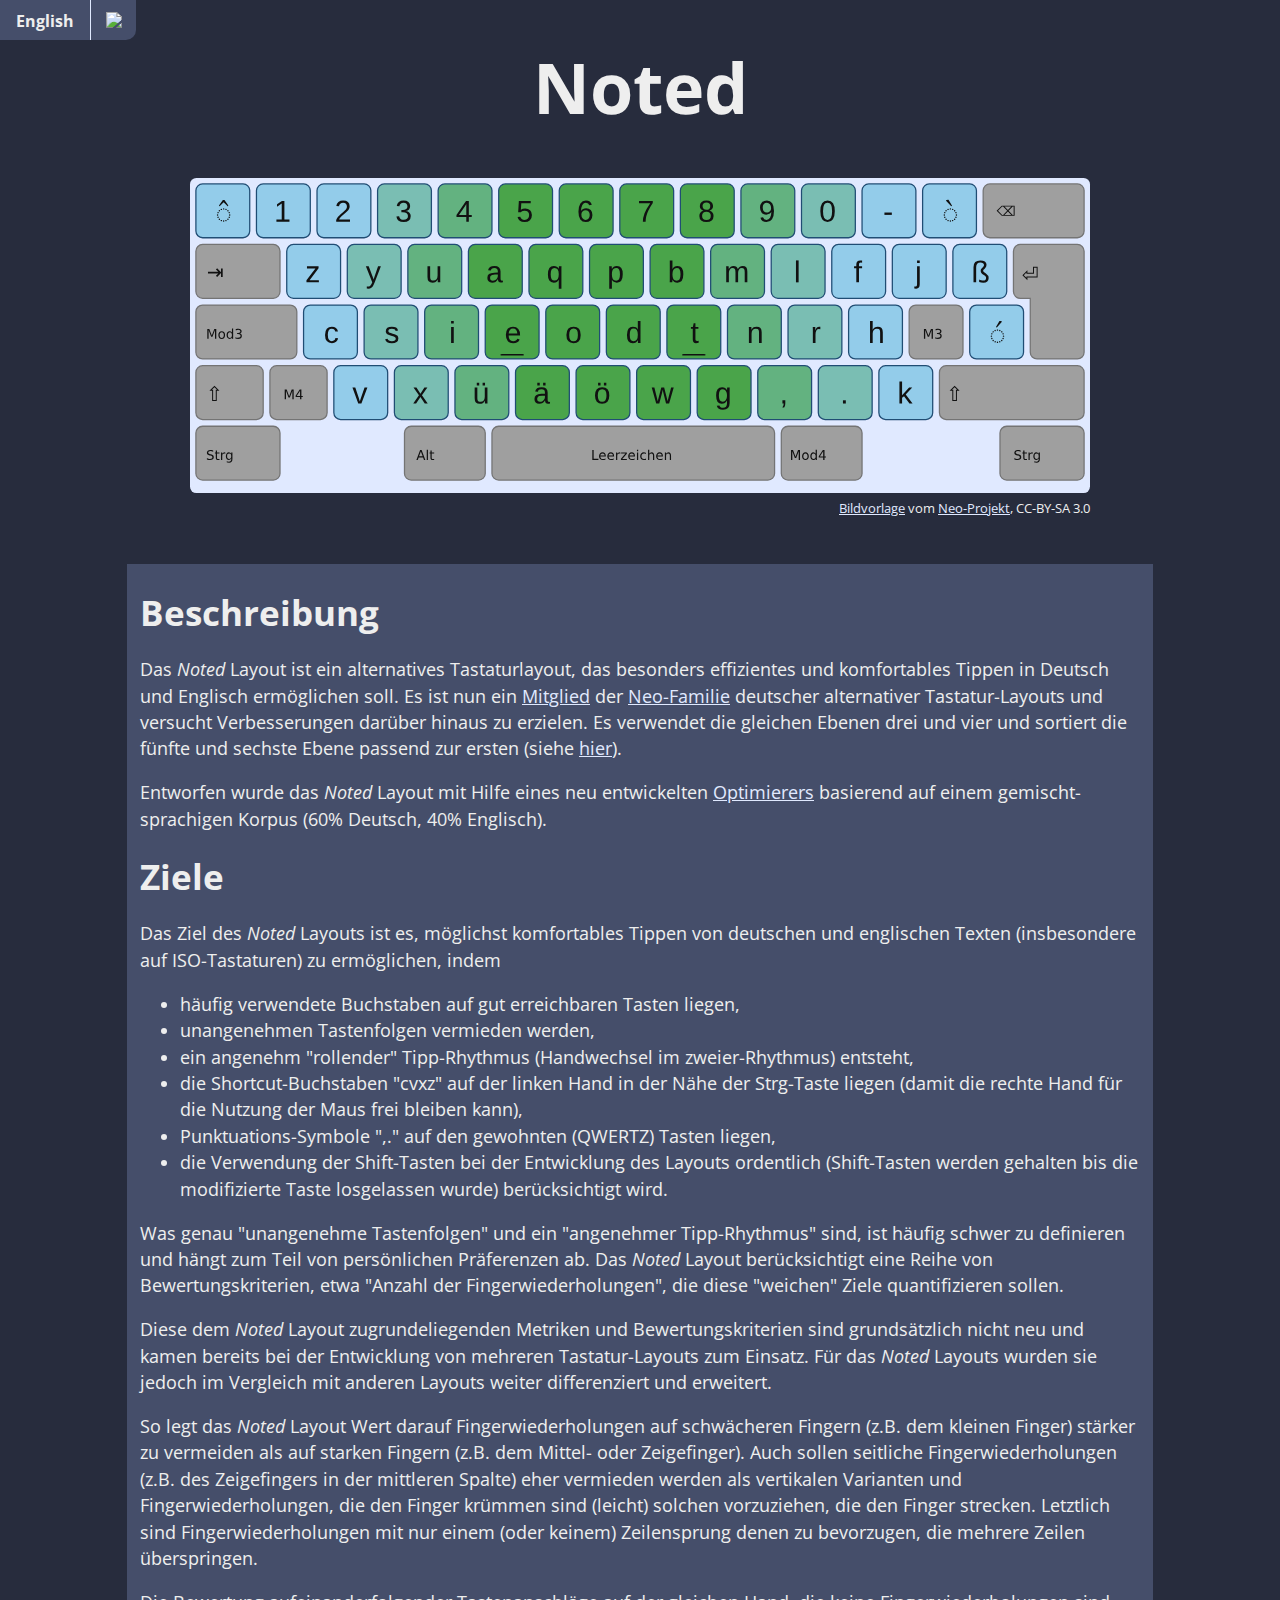
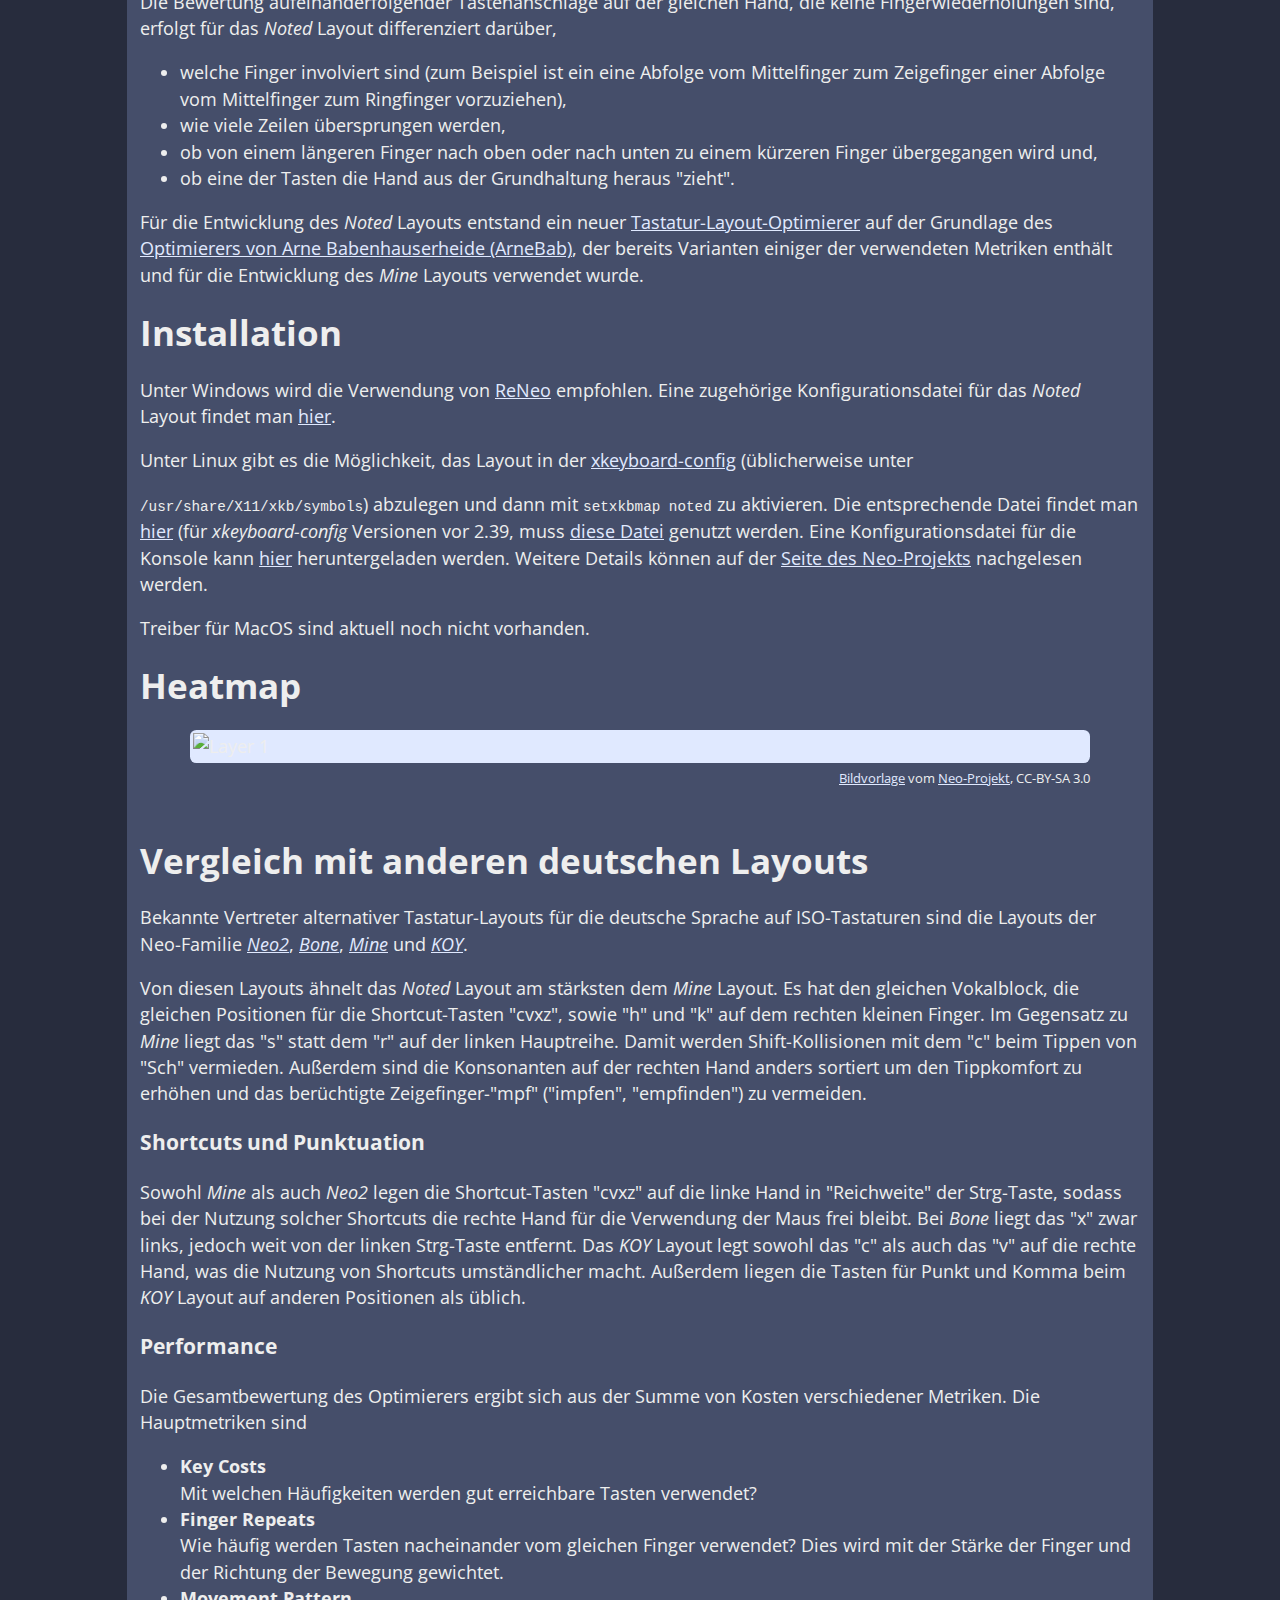
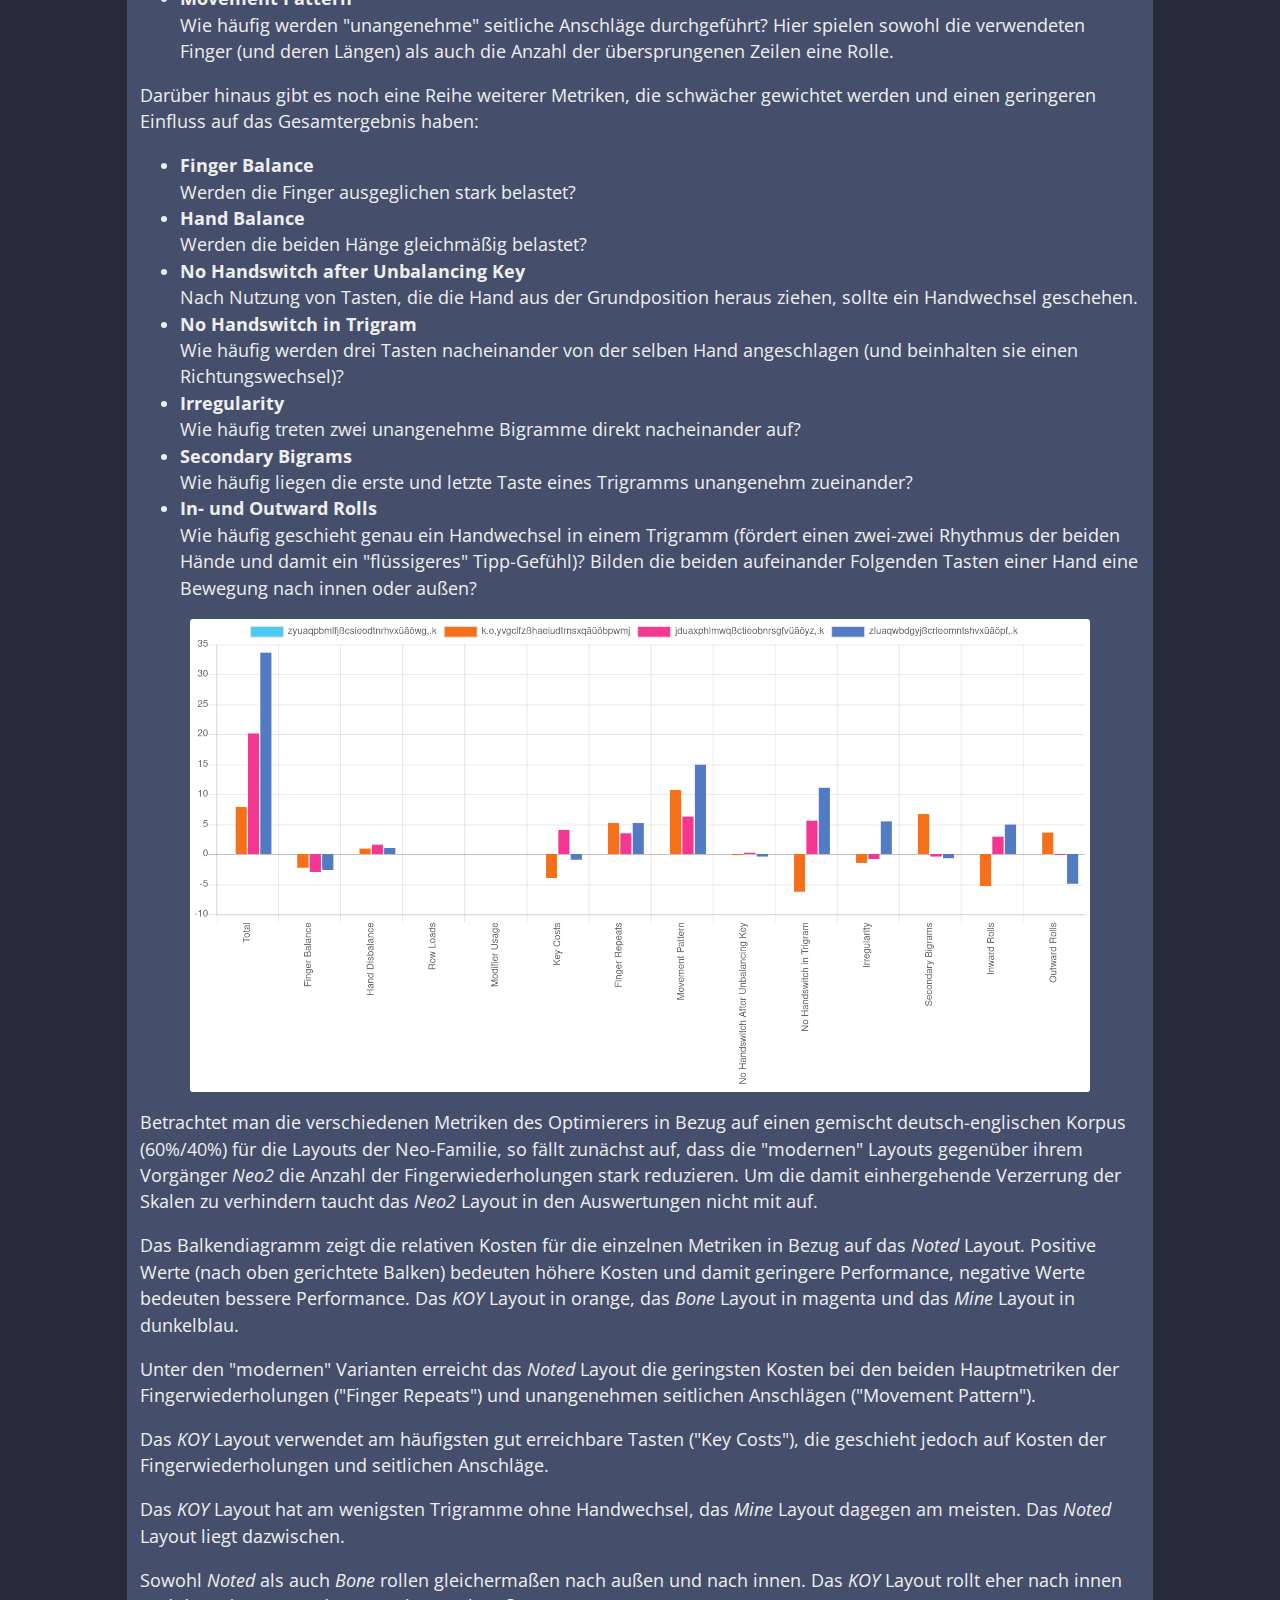
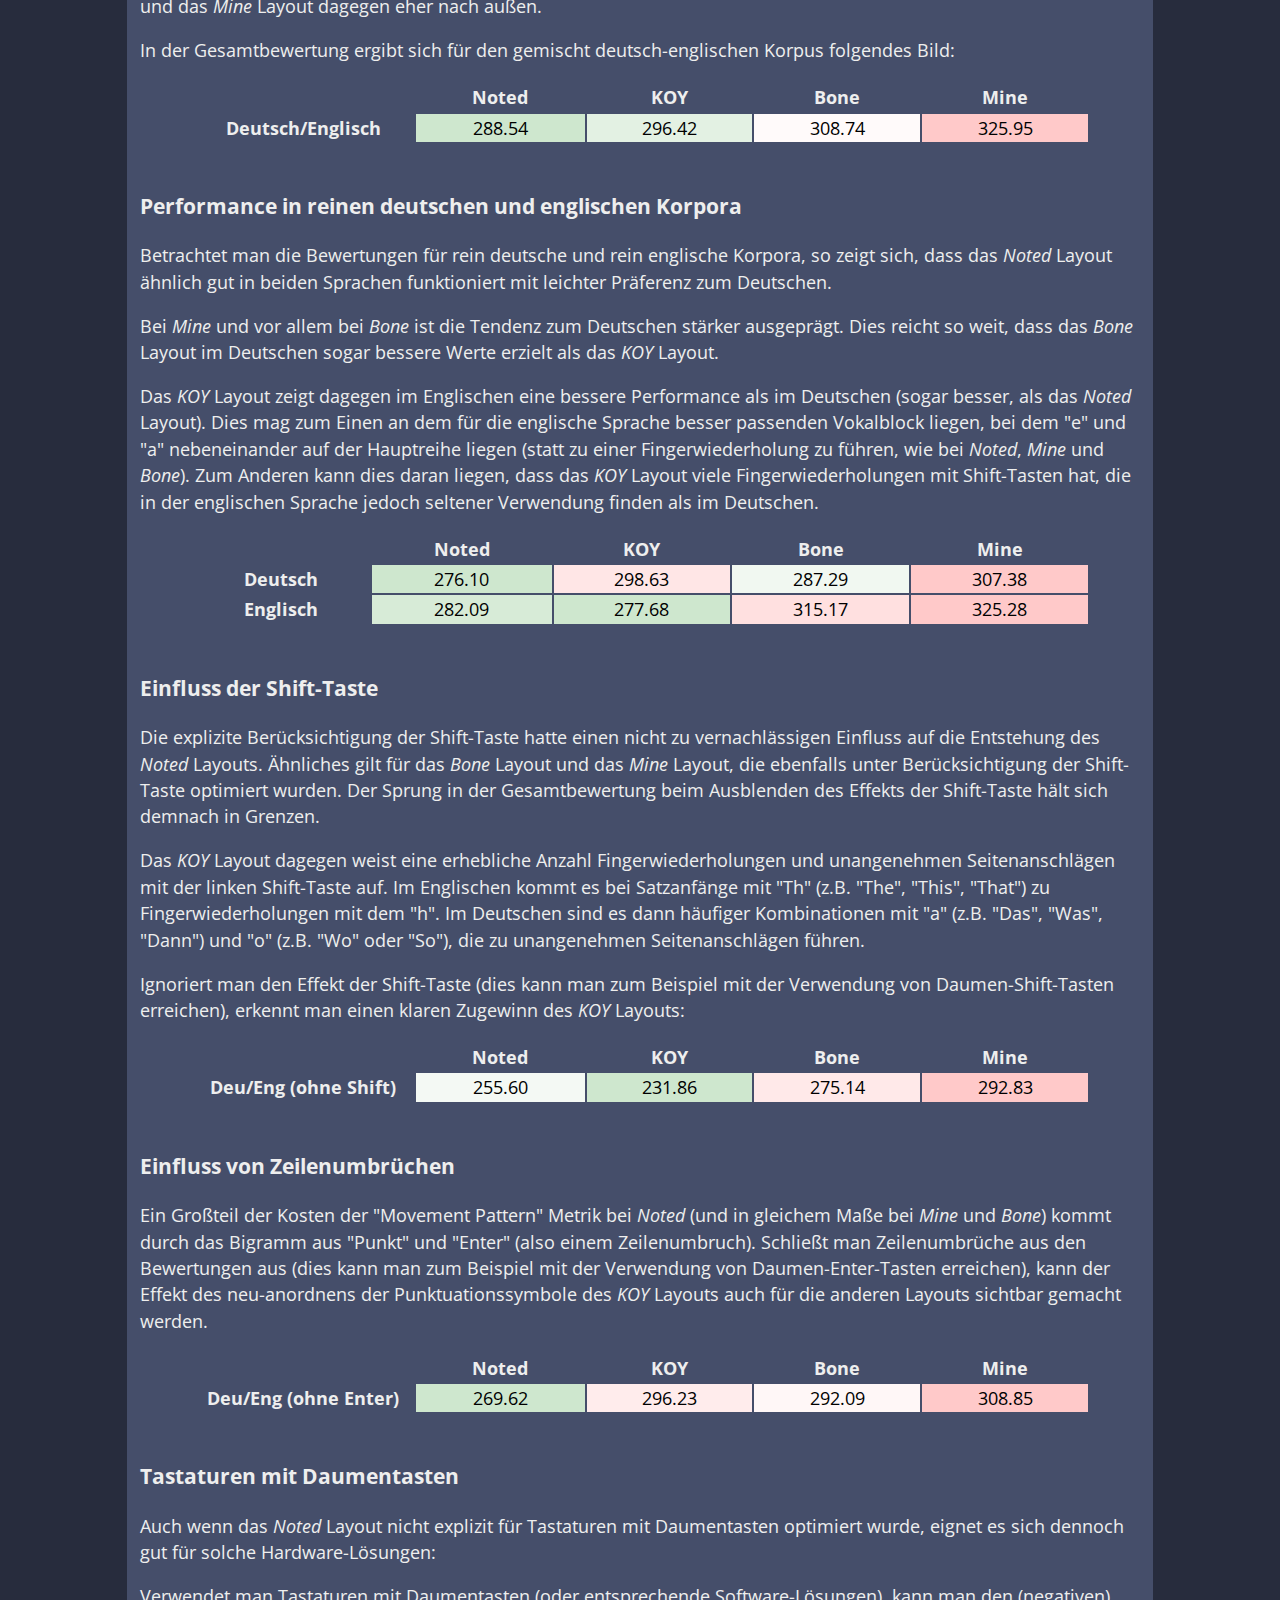
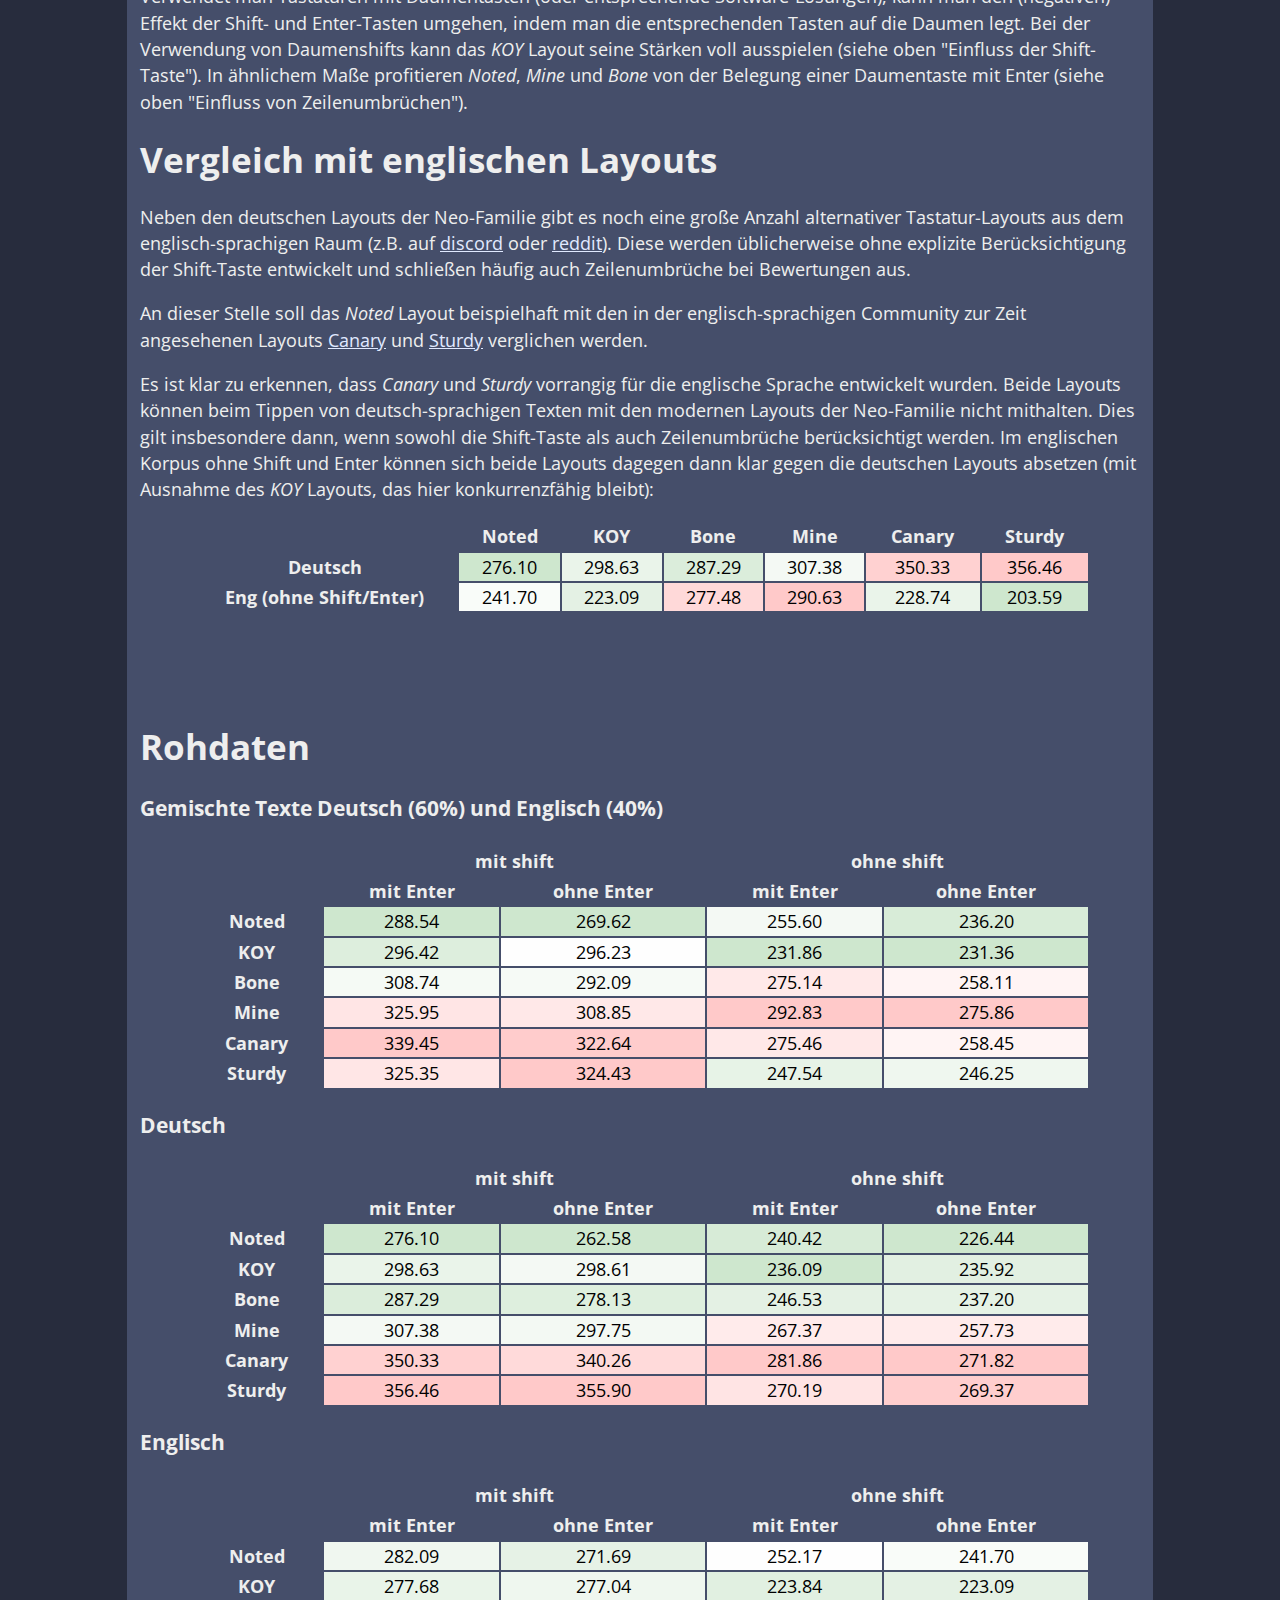
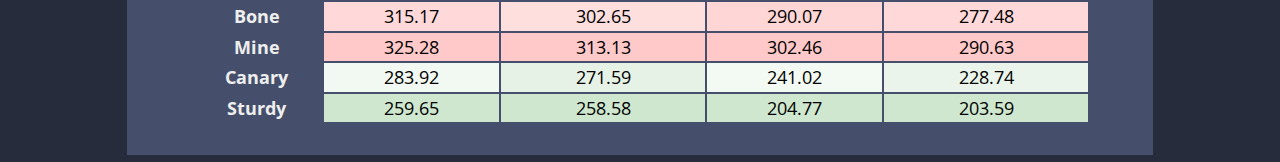
==== commit 29963bb0: "mod: note that the layout is now member of the neo family" ====
--- a/docs/noted_deutsch.html
+++ b/docs/noted_deutsch.html
@@ -52,7 +52,8 @@
       <p>
         Das <em>Noted</em> Layout ist ein alternatives Tastaturlayout, das besonders
         effizientes und komfortables Tippen in Deutsch und Englisch ermöglichen soll.
-        Es hat seine Wurzeln in der <a href="https://www.neo-layout.org">Neo-Familie</a>
+        Es ist nun ein <a href="https://www.neo-layout.org/Layouts/noted/">Mitglied</a>
+        der <a href="https://www.neo-layout.org">Neo-Familie</a>
         deutscher alternativer Tastatur-Layouts und versucht Verbesserungen darüber hinaus zu erzielen.
         Es verwendet die gleichen Ebenen drei und vier und sortiert die fünfte und sechste Ebene
         passend zur ersten (siehe <a href="https://github.com/dariogoetz/noted-layout/tree/main/images">hier</a>).
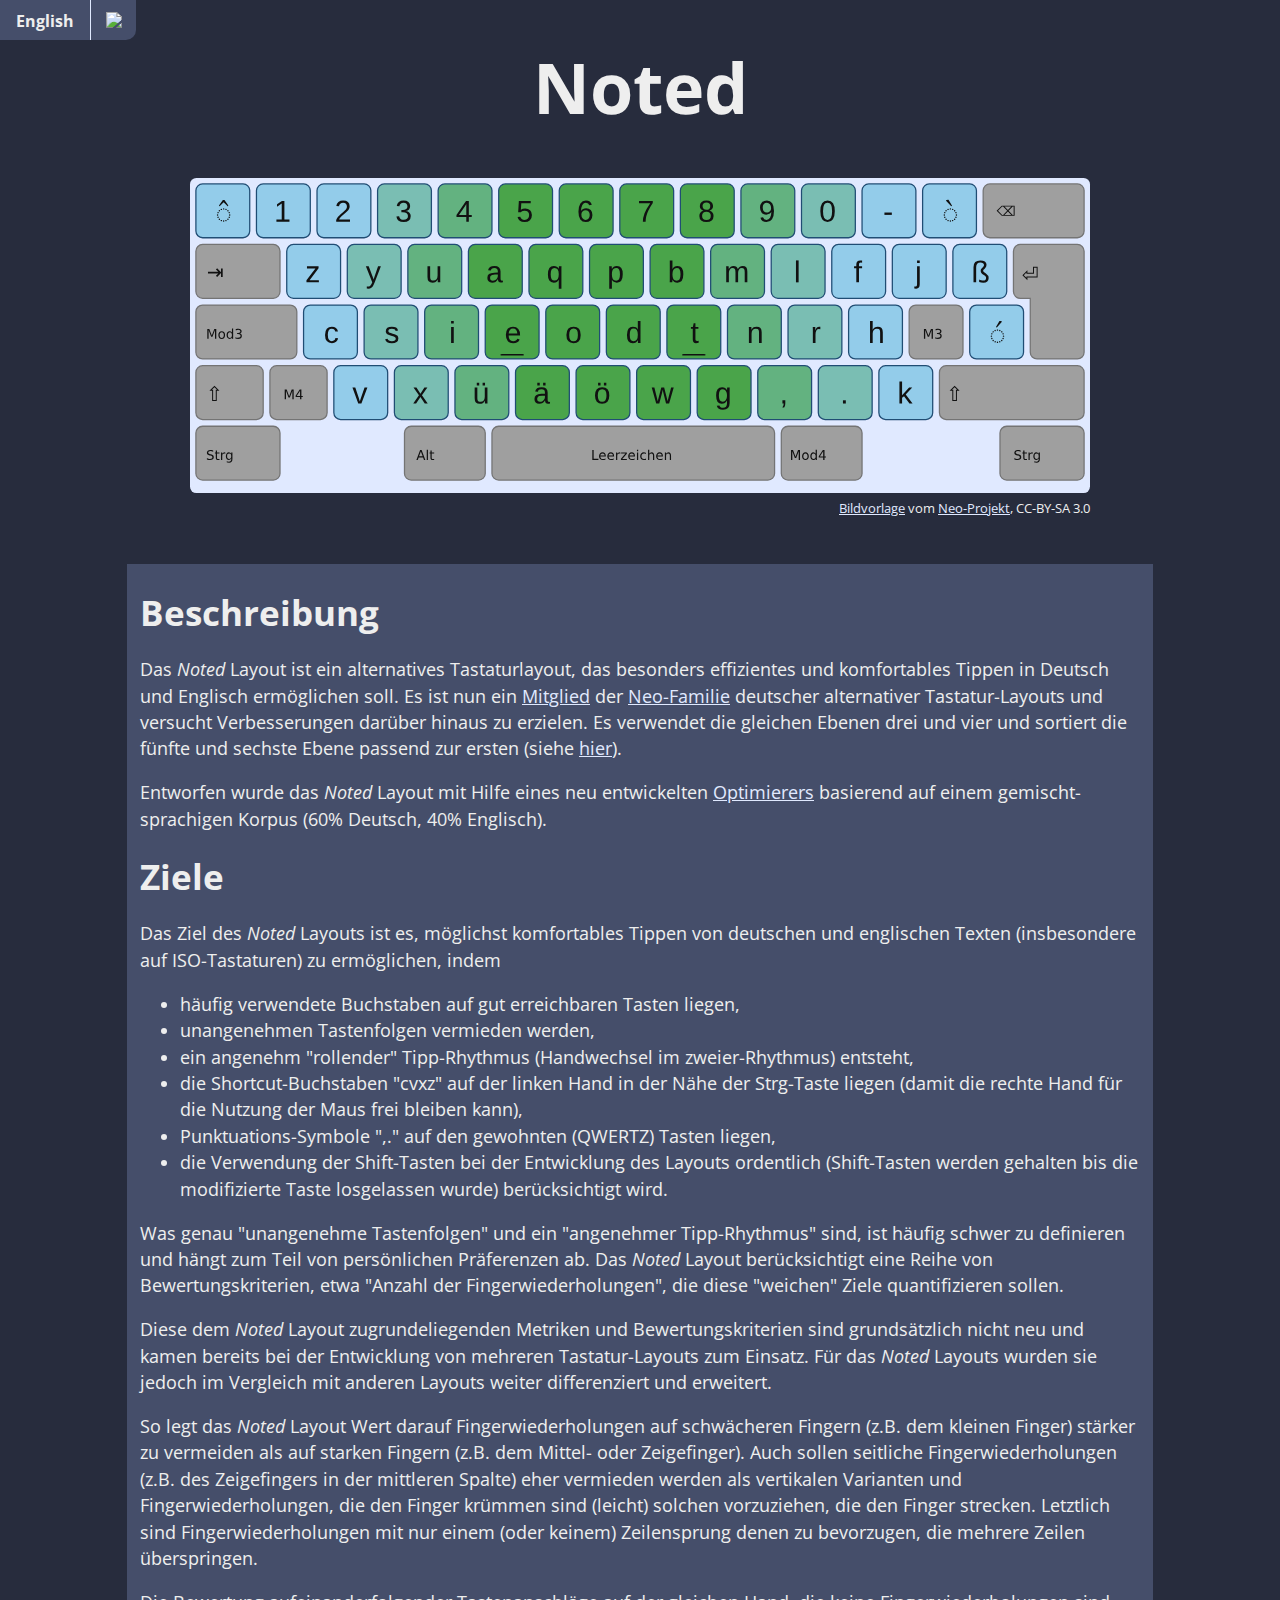
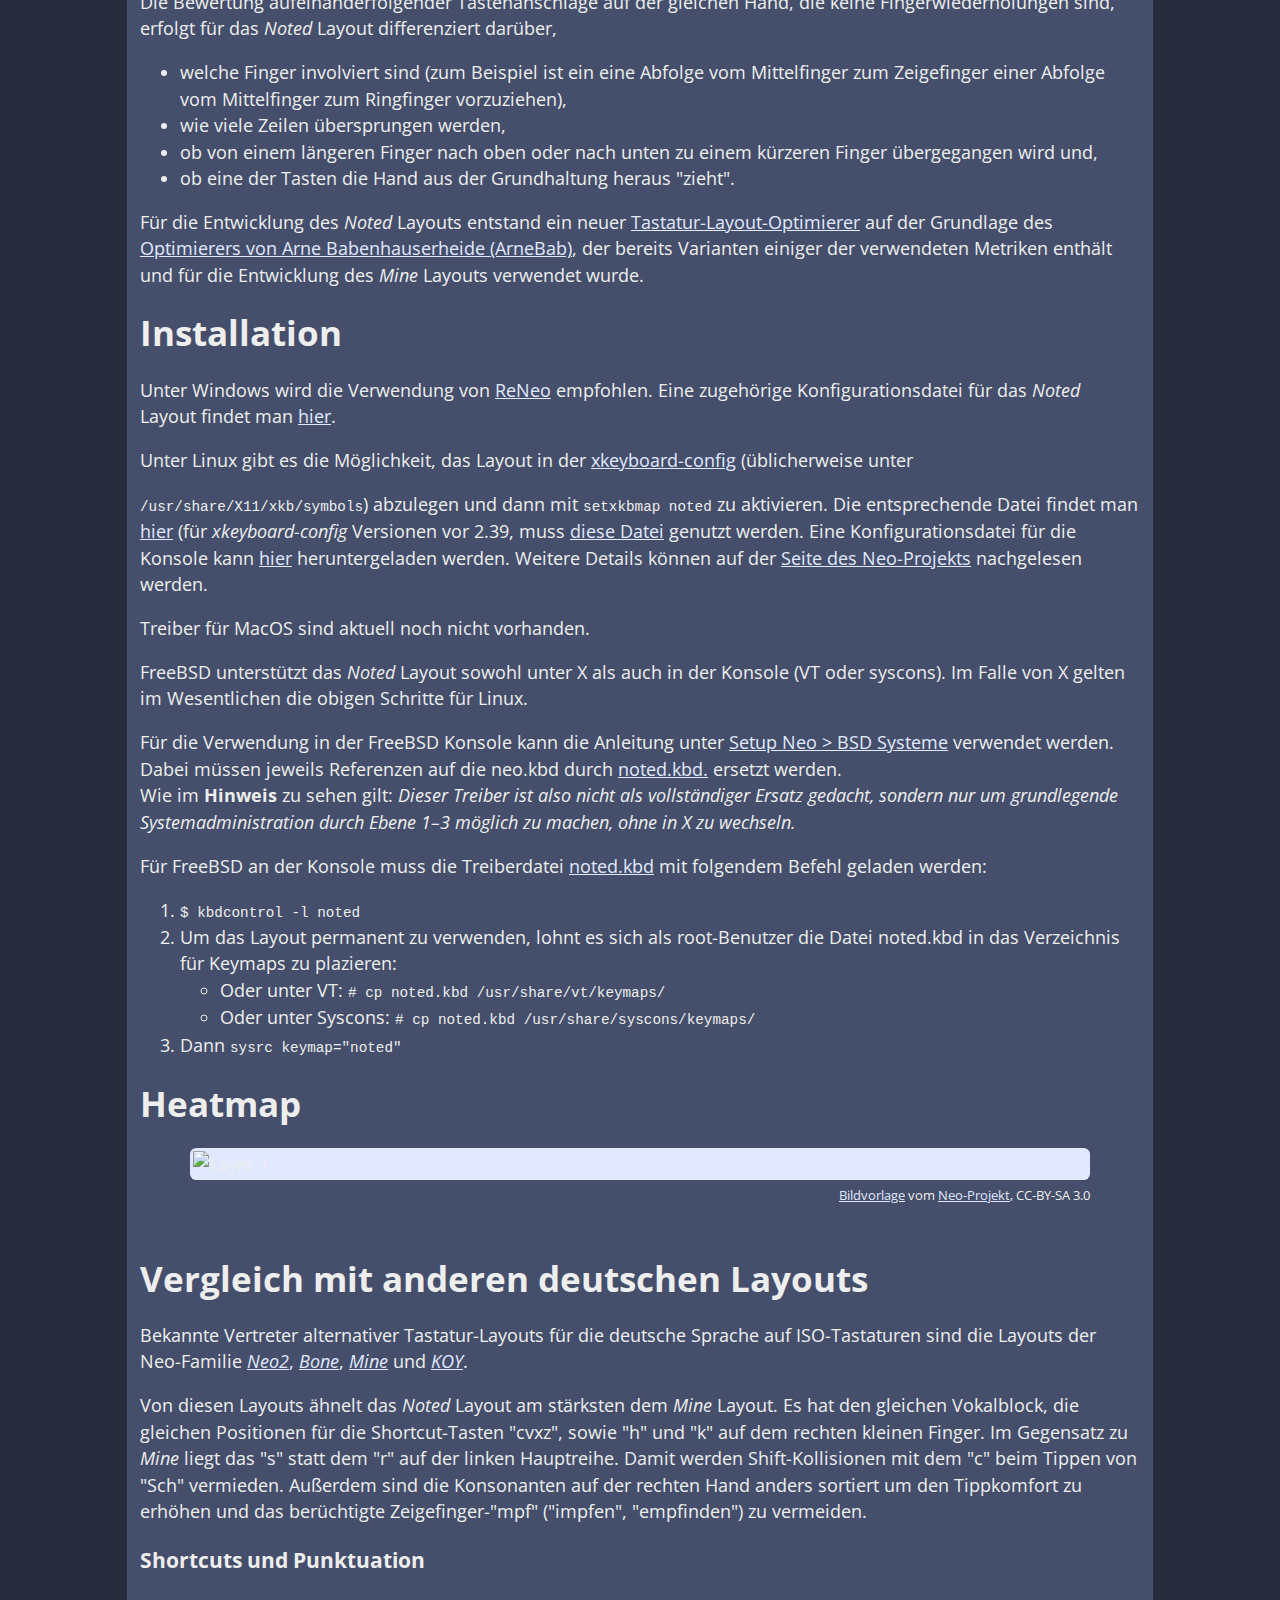
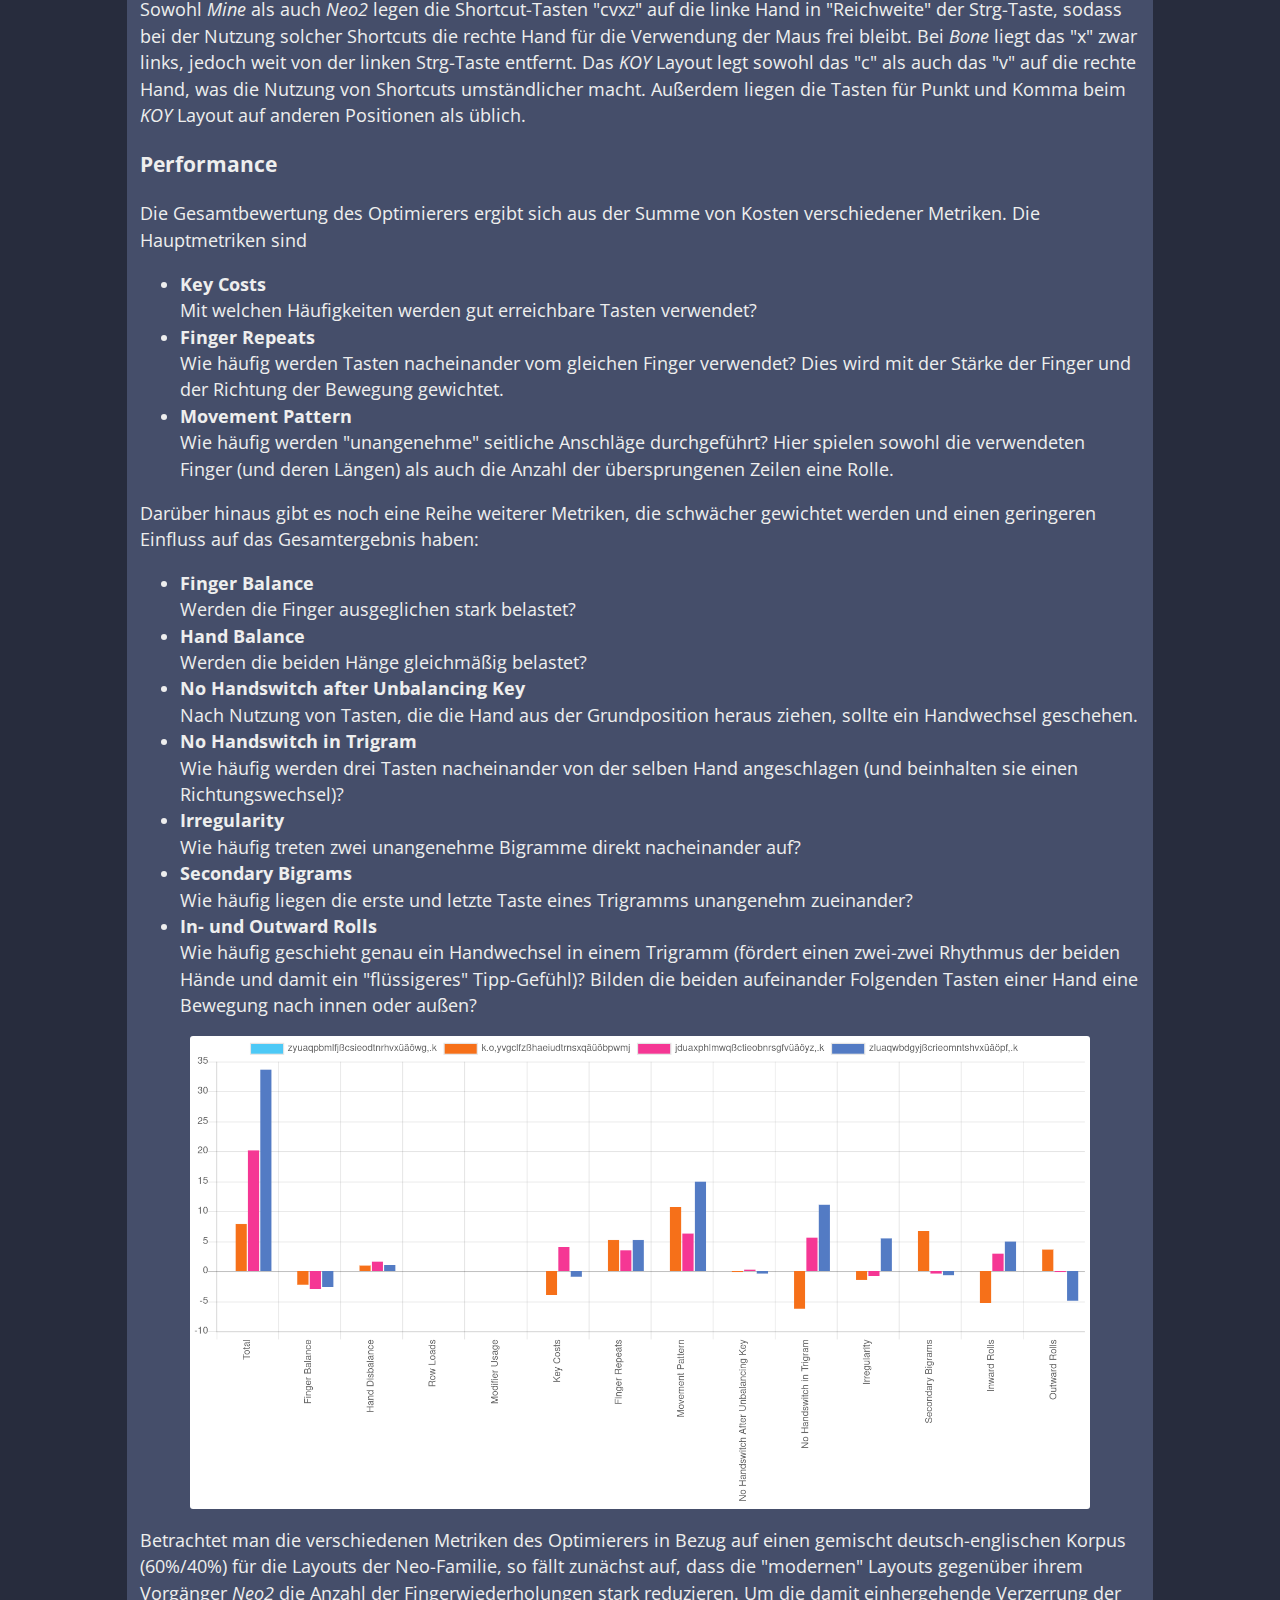
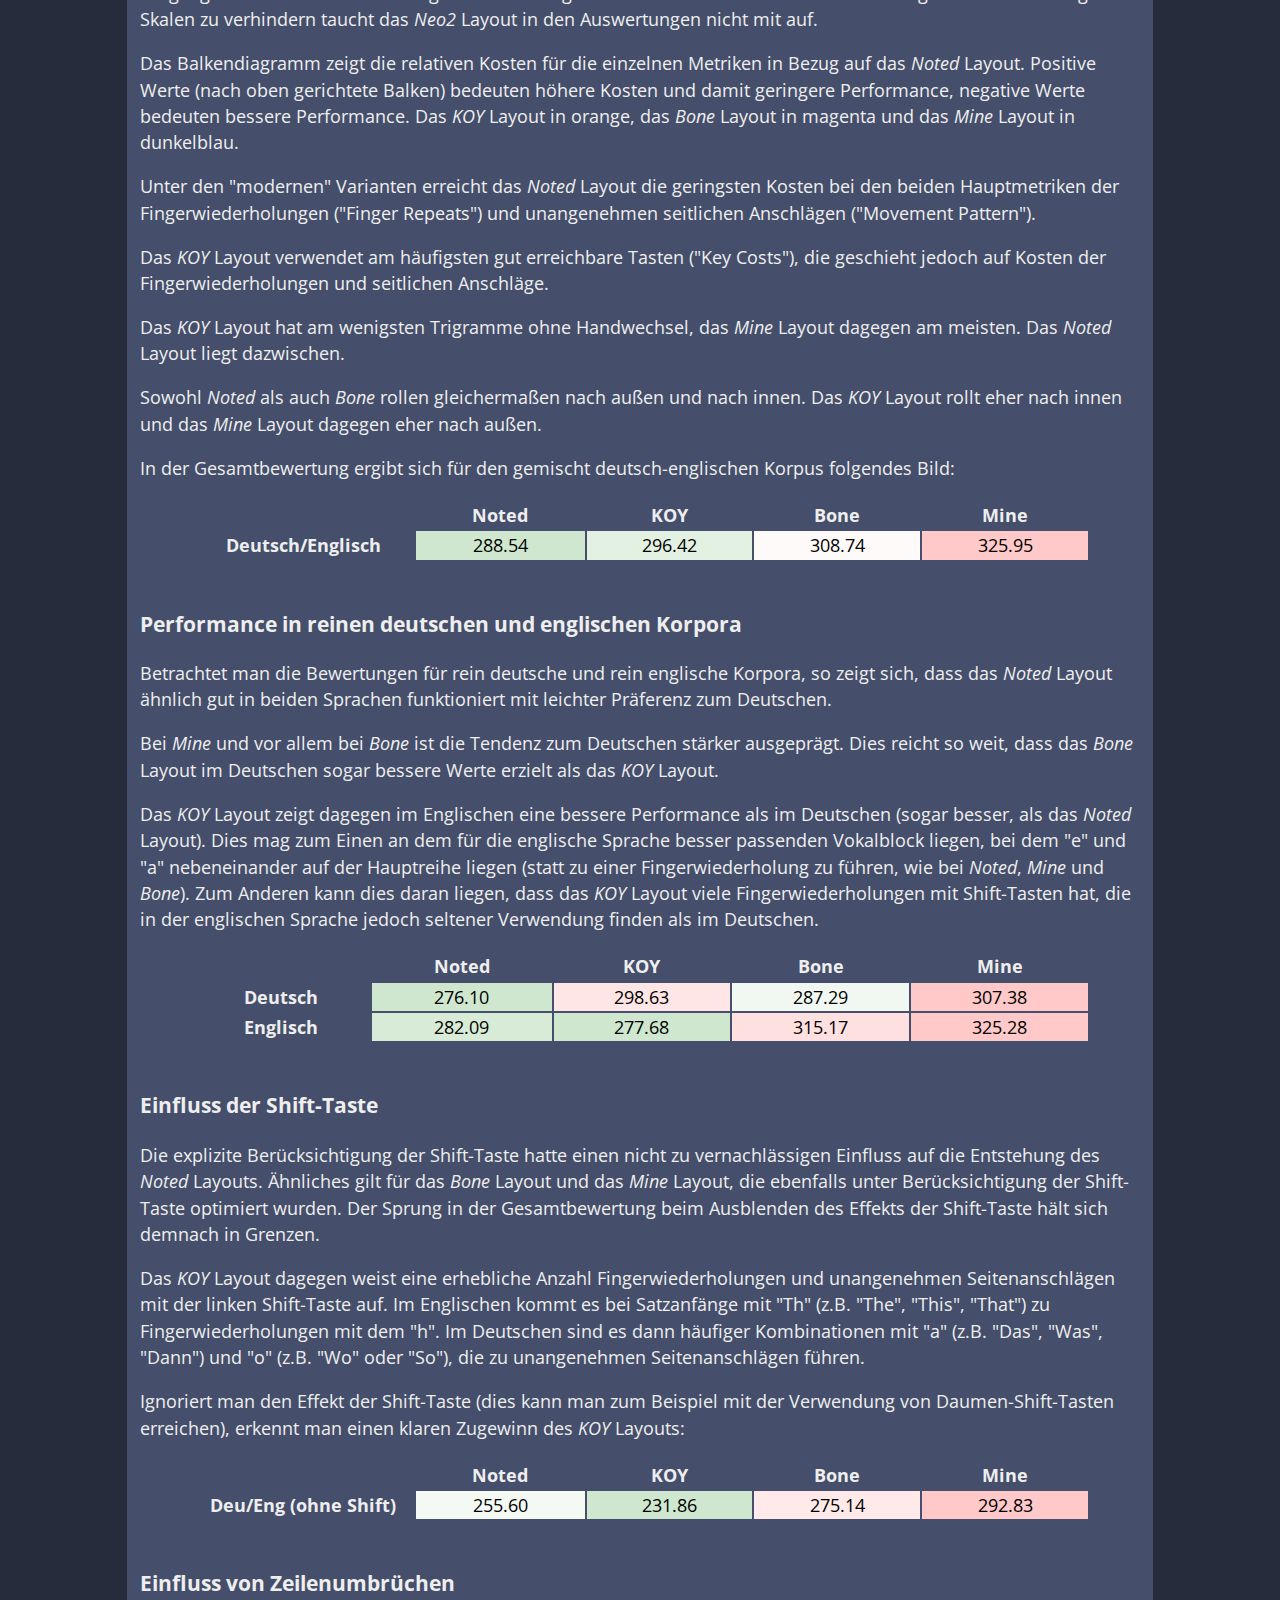
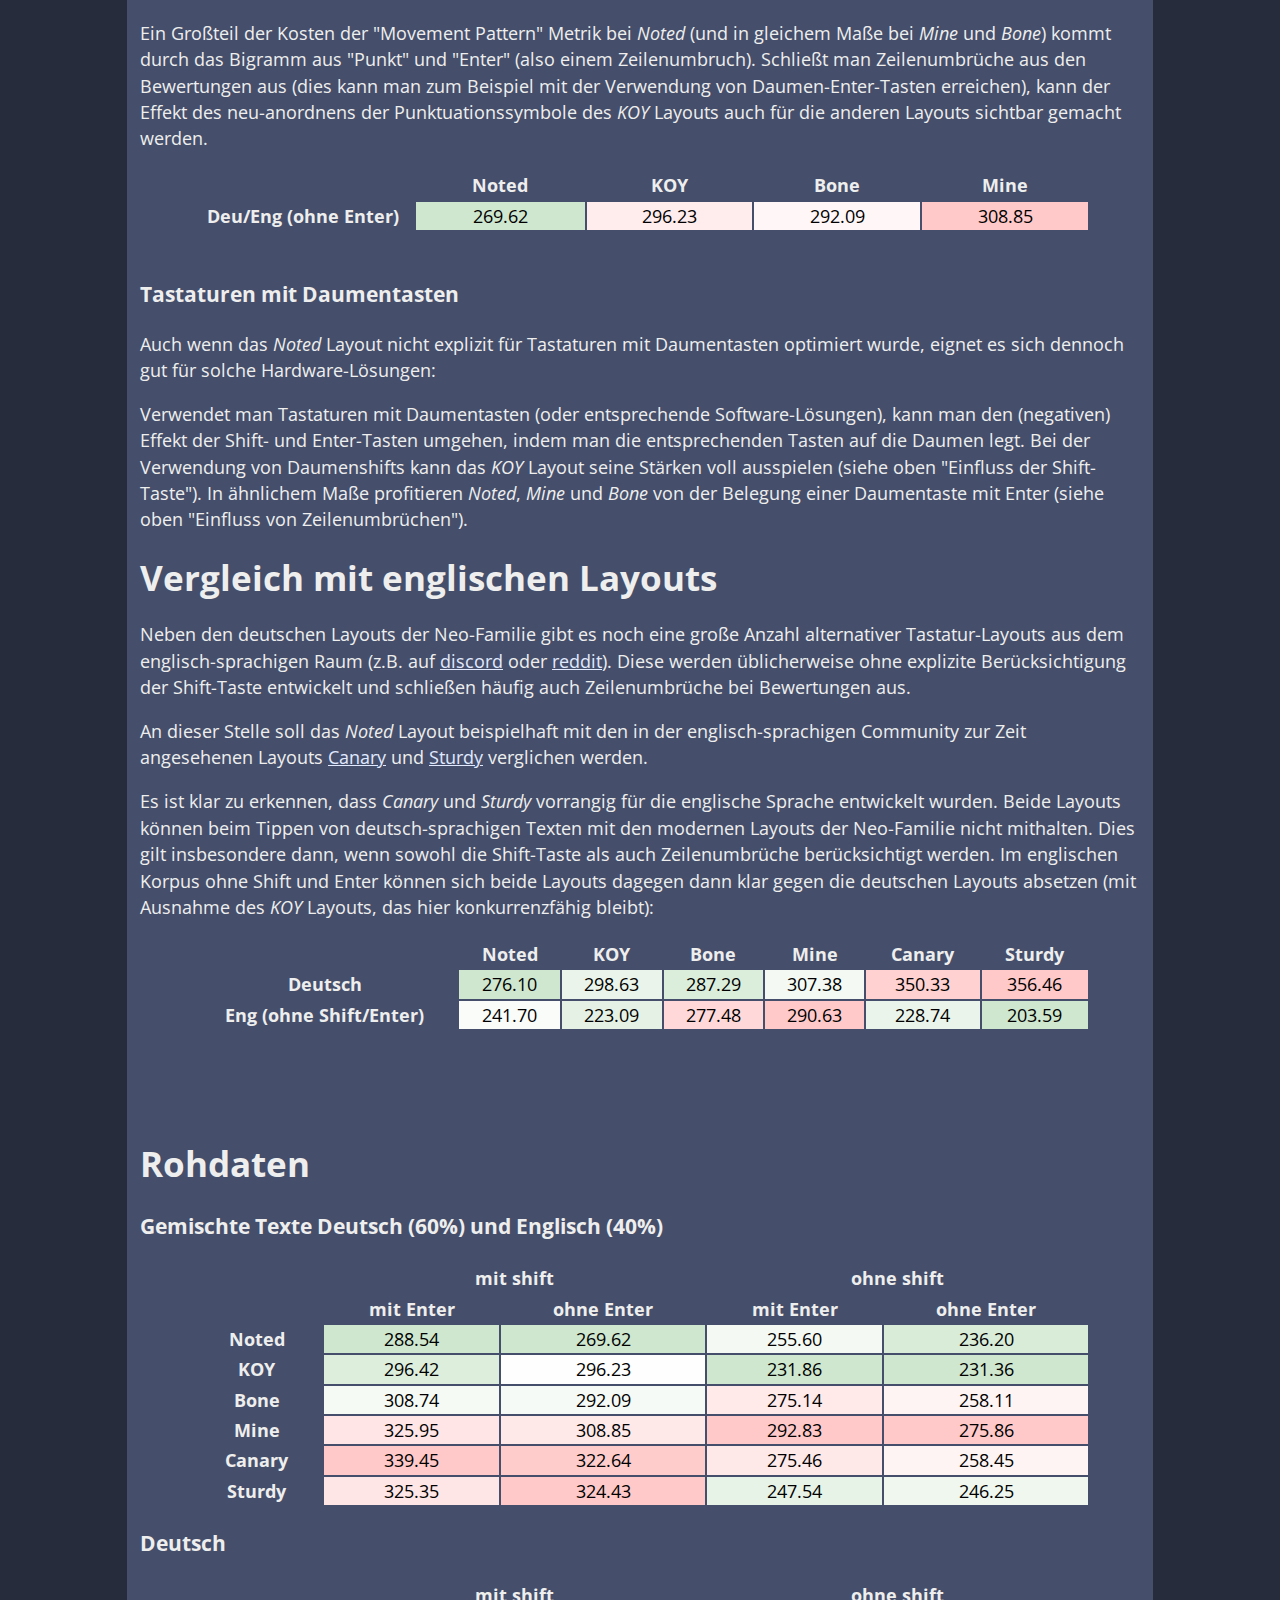
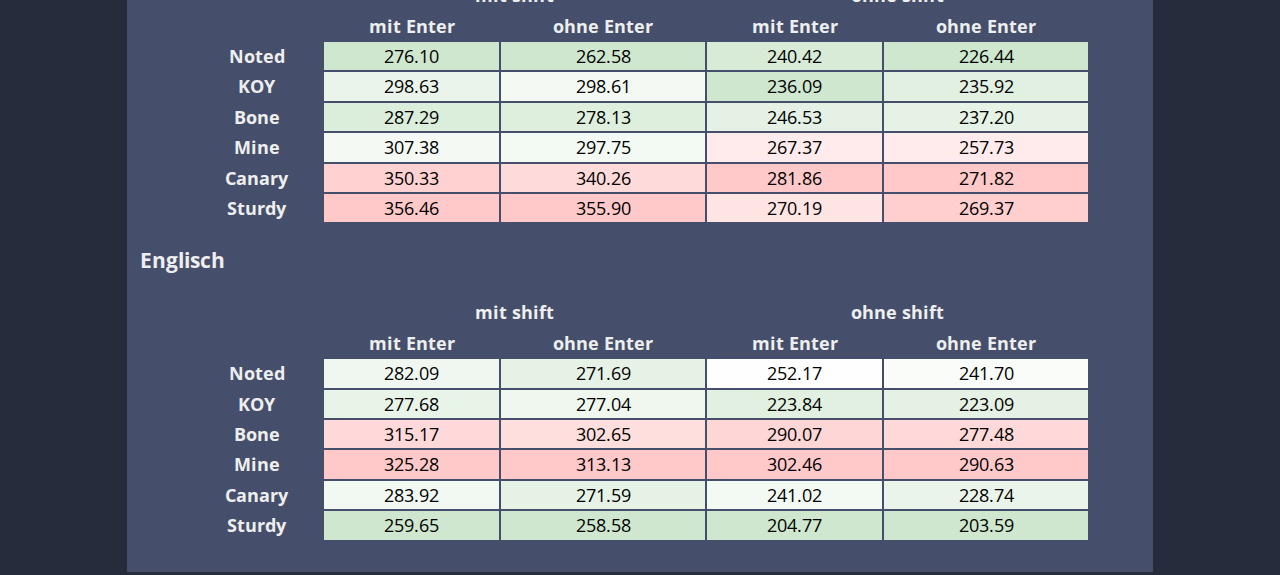
==== commit 85cf0bf4: "feat: add German section for FreeBSD" ====
--- a/docs/noted_deutsch.html
+++ b/docs/noted_deutsch.html
@@ -152,6 +152,35 @@
       <p>
         Treiber für MacOS sind aktuell noch nicht vorhanden.
       </p>
+
+      <p>
+        FreeBSD unterstützt das <em>Noted</em> Layout sowohl unter X als auch in der Konsole (VT oder syscons). Im Falle von X 
+        gelten im Wesentlichen die obigen Schritte für Linux.
+      </p>
+      <p>
+        Für die Verwendung in der FreeBSD Konsole kann die Anleitung unter
+       <a href="https://www.neo-layout.org/Einrichtung/BSD/">Setup Neo > BSD Systeme</a> verwendet werden. Dabei müssen 
+       jeweils Referenzen auf die neo.kbd durch
+       <a href="https://github.com/dariogoetz/noted-layout/blob/main/kbd/noted.kbd">noted.kbd.</a> ersetzt werden.
+       <br>
+
+       Wie im <strong>Hinweis</strong> zu sehen gilt: <em>Dieser Treiber ist also nicht als vollständiger Ersatz gedacht,
+       sondern nur um grundlegende Systemadministration durch Ebene 1–3 möglich zu machen, ohne in X zu wechseln.</em>
+      </p>
+      <p>
+        Für FreeBSD an der Konsole muss die Treiberdatei <a href="https://github.com/dariogoetz/noted-layout/blob/main/kbd/noted.kbd">noted.kbd</a> 
+        mit folgendem Befehl geladen werden:
+        <ol>
+	        <li><pre>$ kbdcontrol -l noted</pre></li>
+          <li>Um das Layout permanent zu verwenden, lohnt es sich als root-Benutzer die Datei noted.kbd in das Verzeichnis für Keymaps zu plazieren:
+            <ul>
+              <li>Oder unter VT: <pre># cp noted.kbd /usr/share/vt/keymaps/</pre></li>
+              <li>Oder unter Syscons: <pre># cp noted.kbd /usr/share/syscons/keymaps/</pre></li>
+            </ul>
+           </li>
+          <li>Dann <pre>sysrc keymap="noted"</pre></li>
+        </ol>
+      </p>
     </section>
 
     <h2>Heatmap</h2>
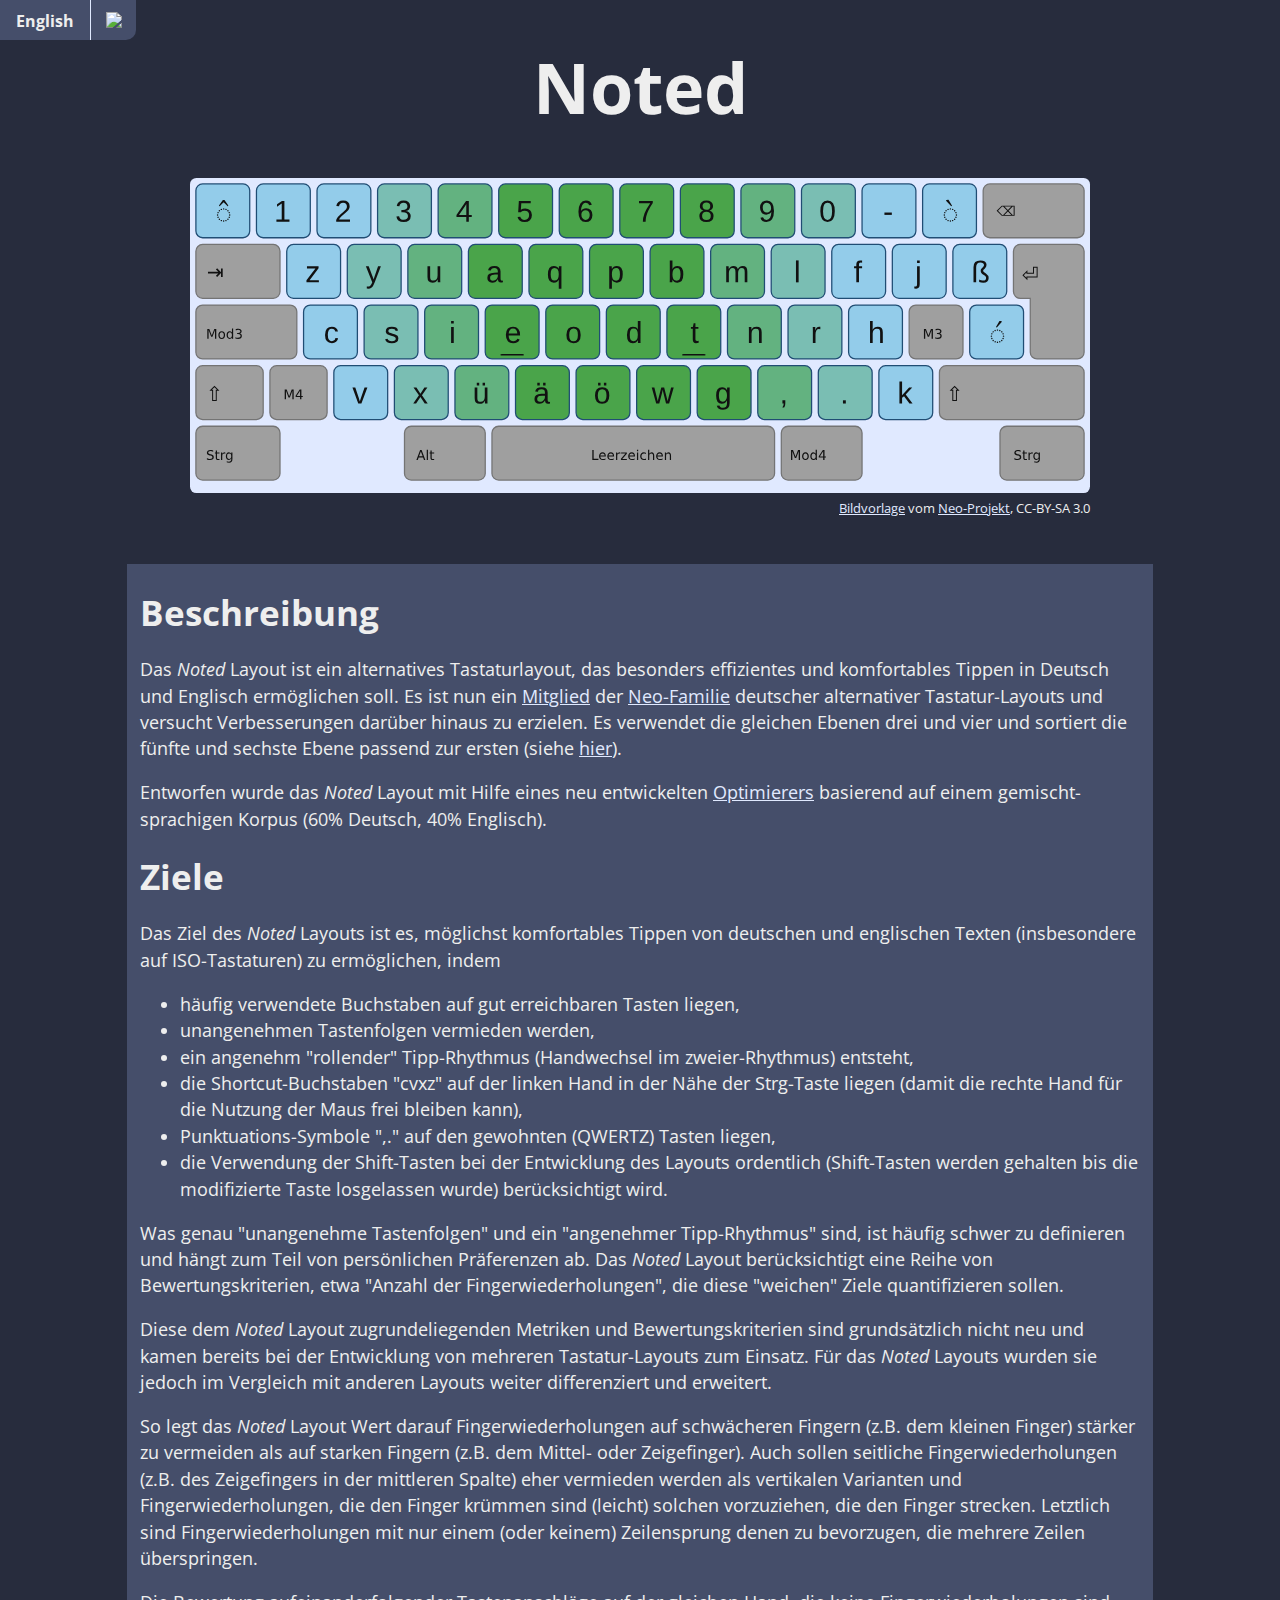
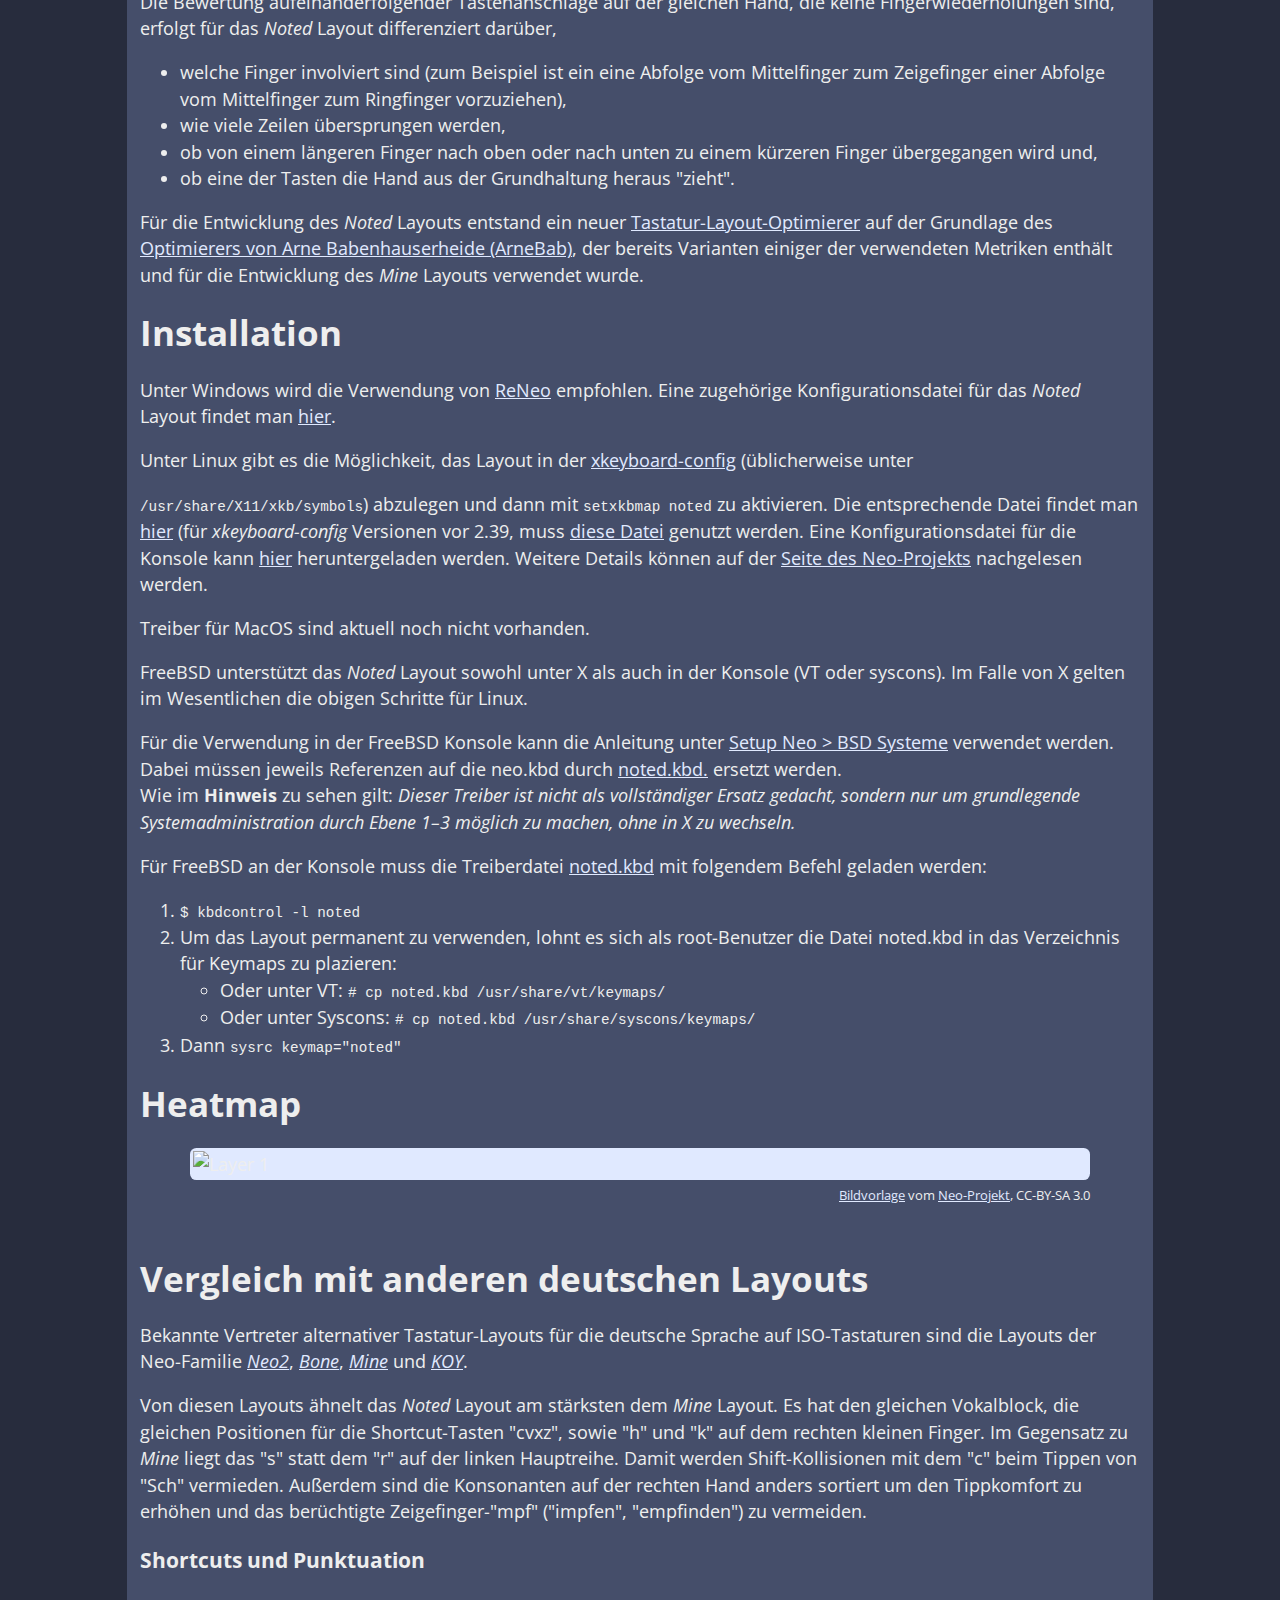
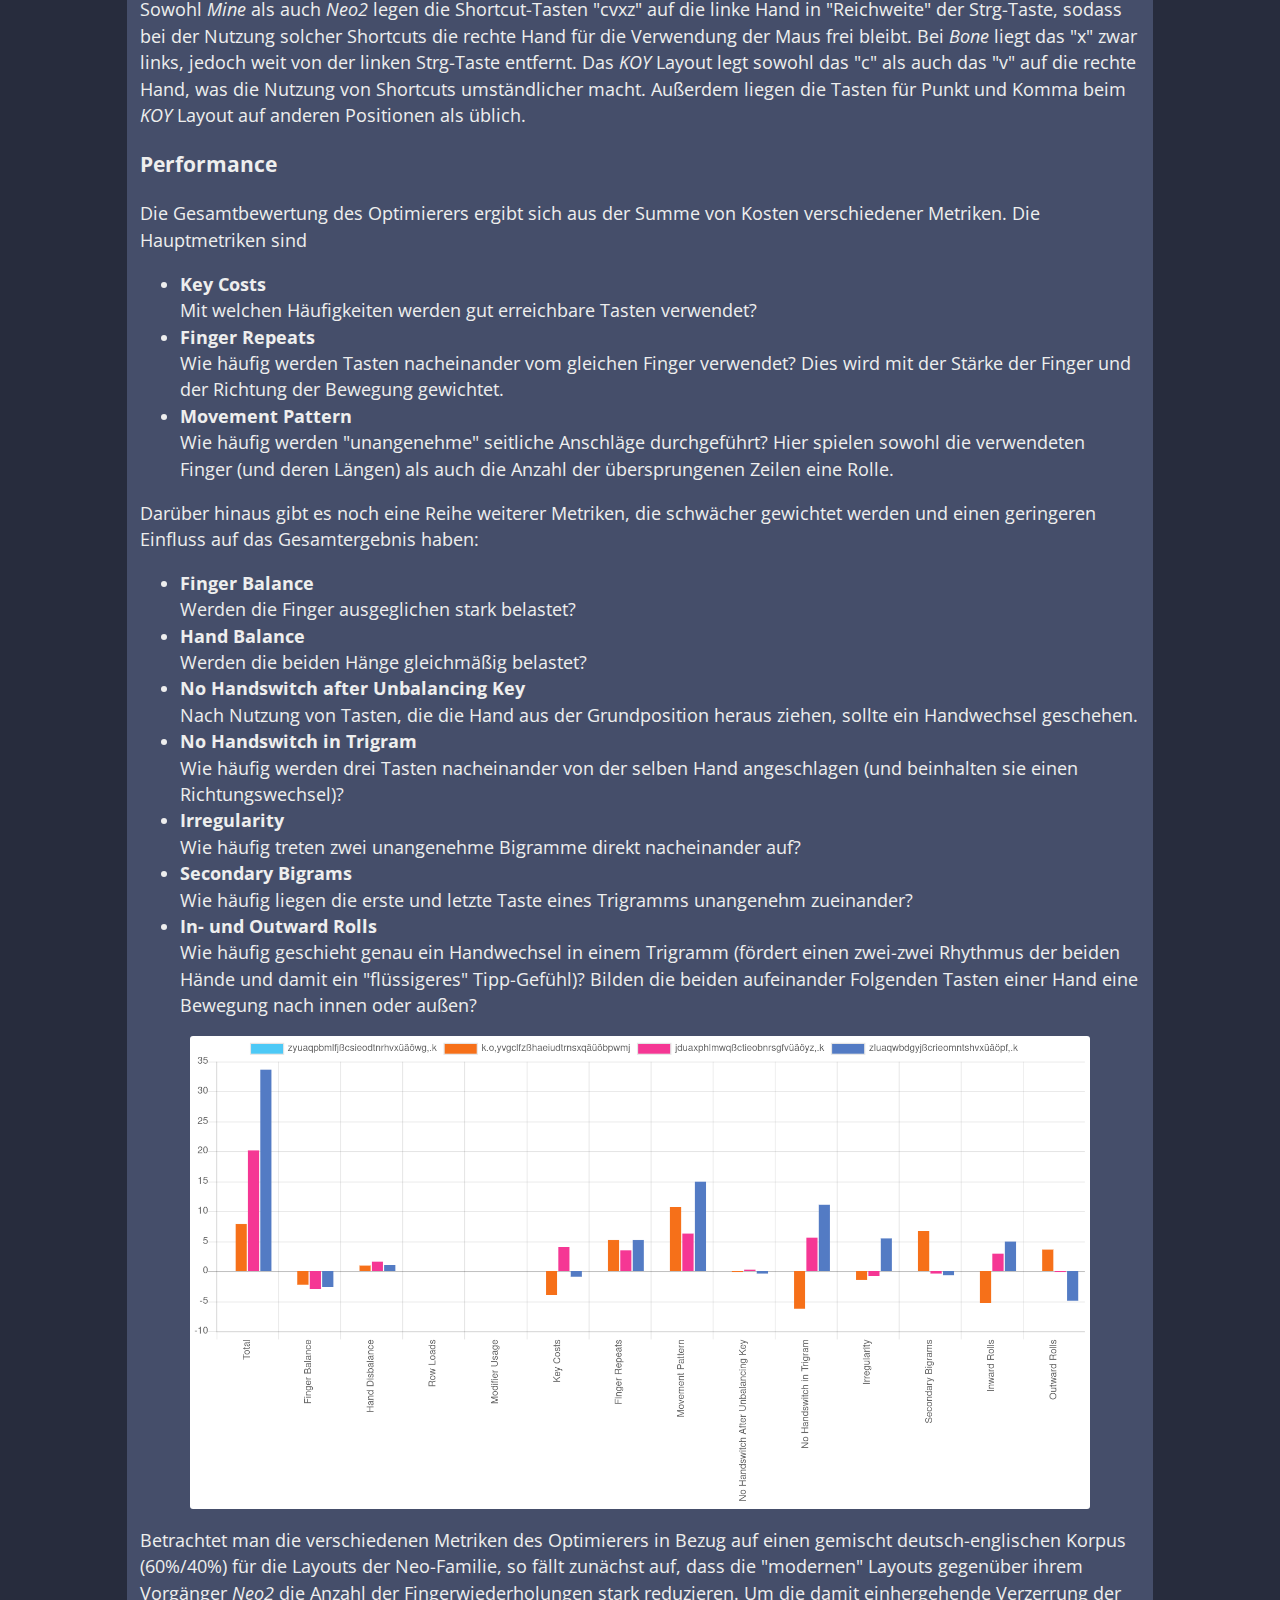
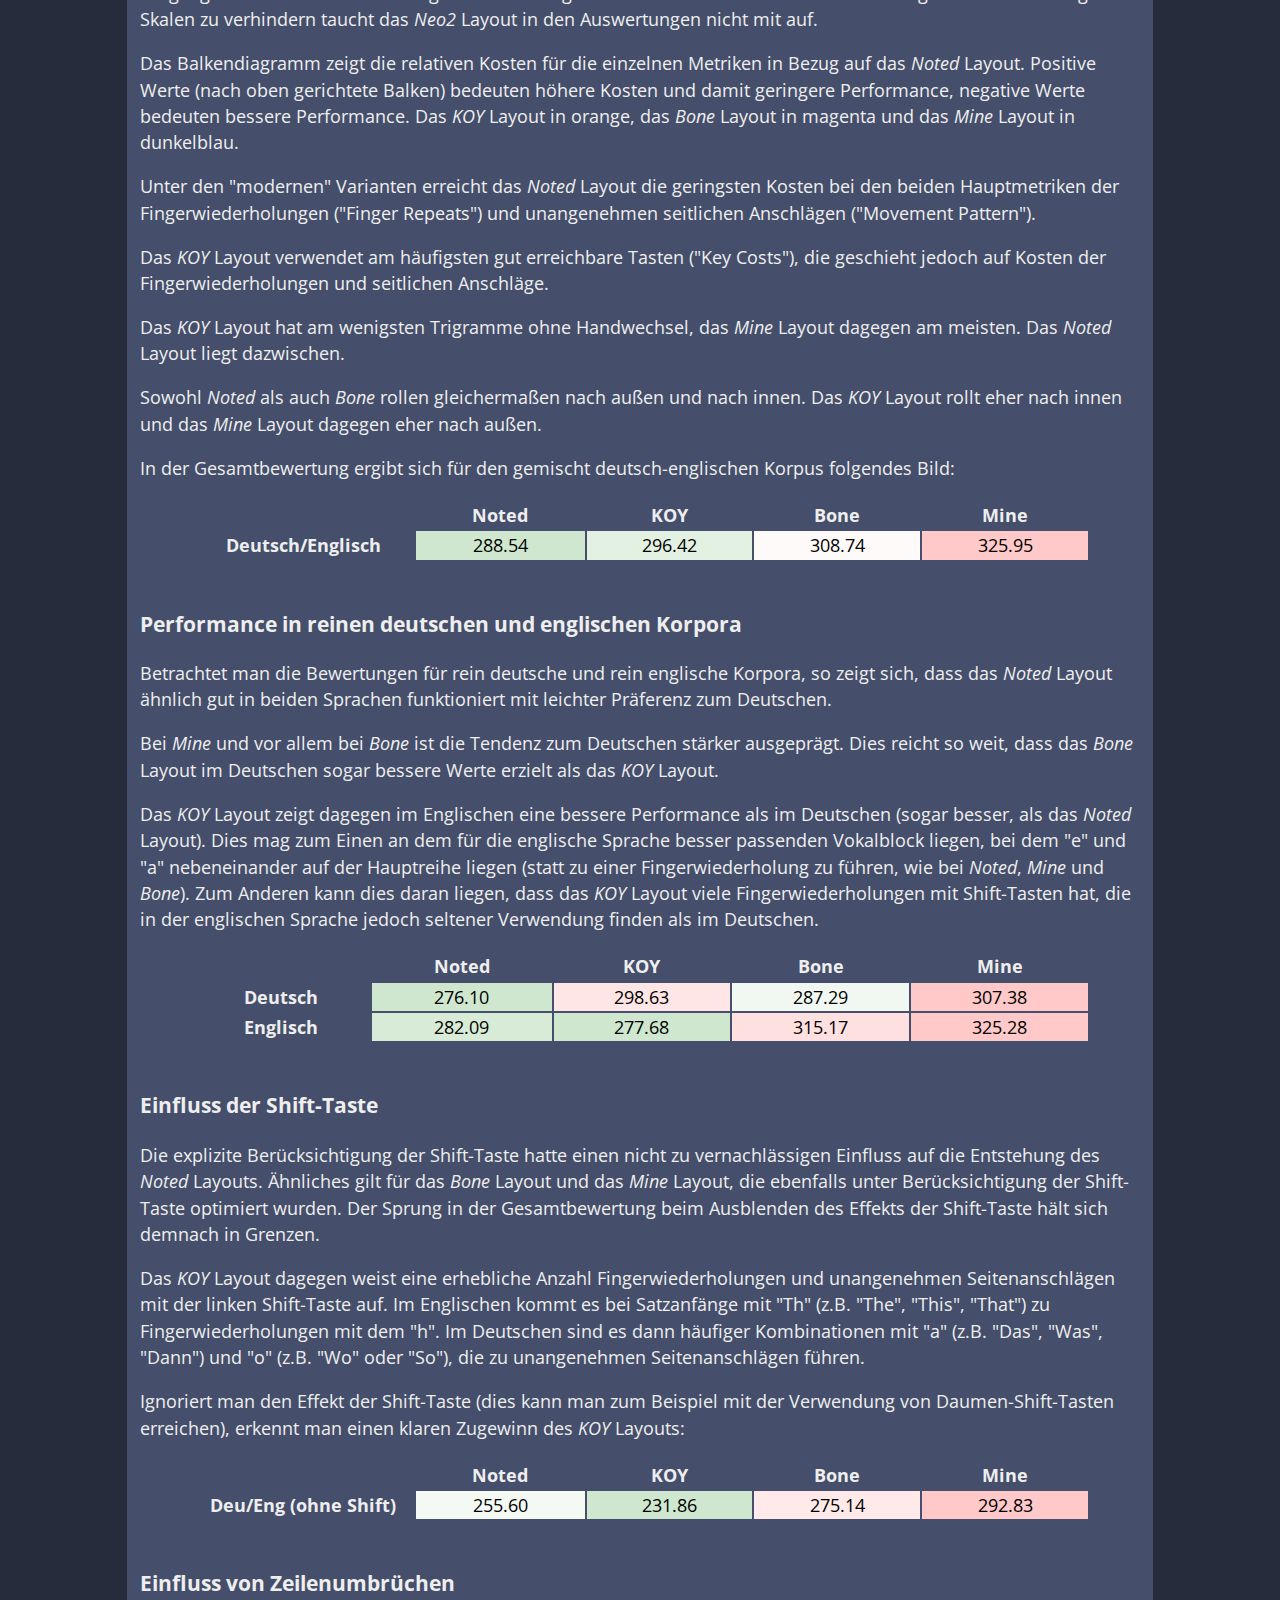
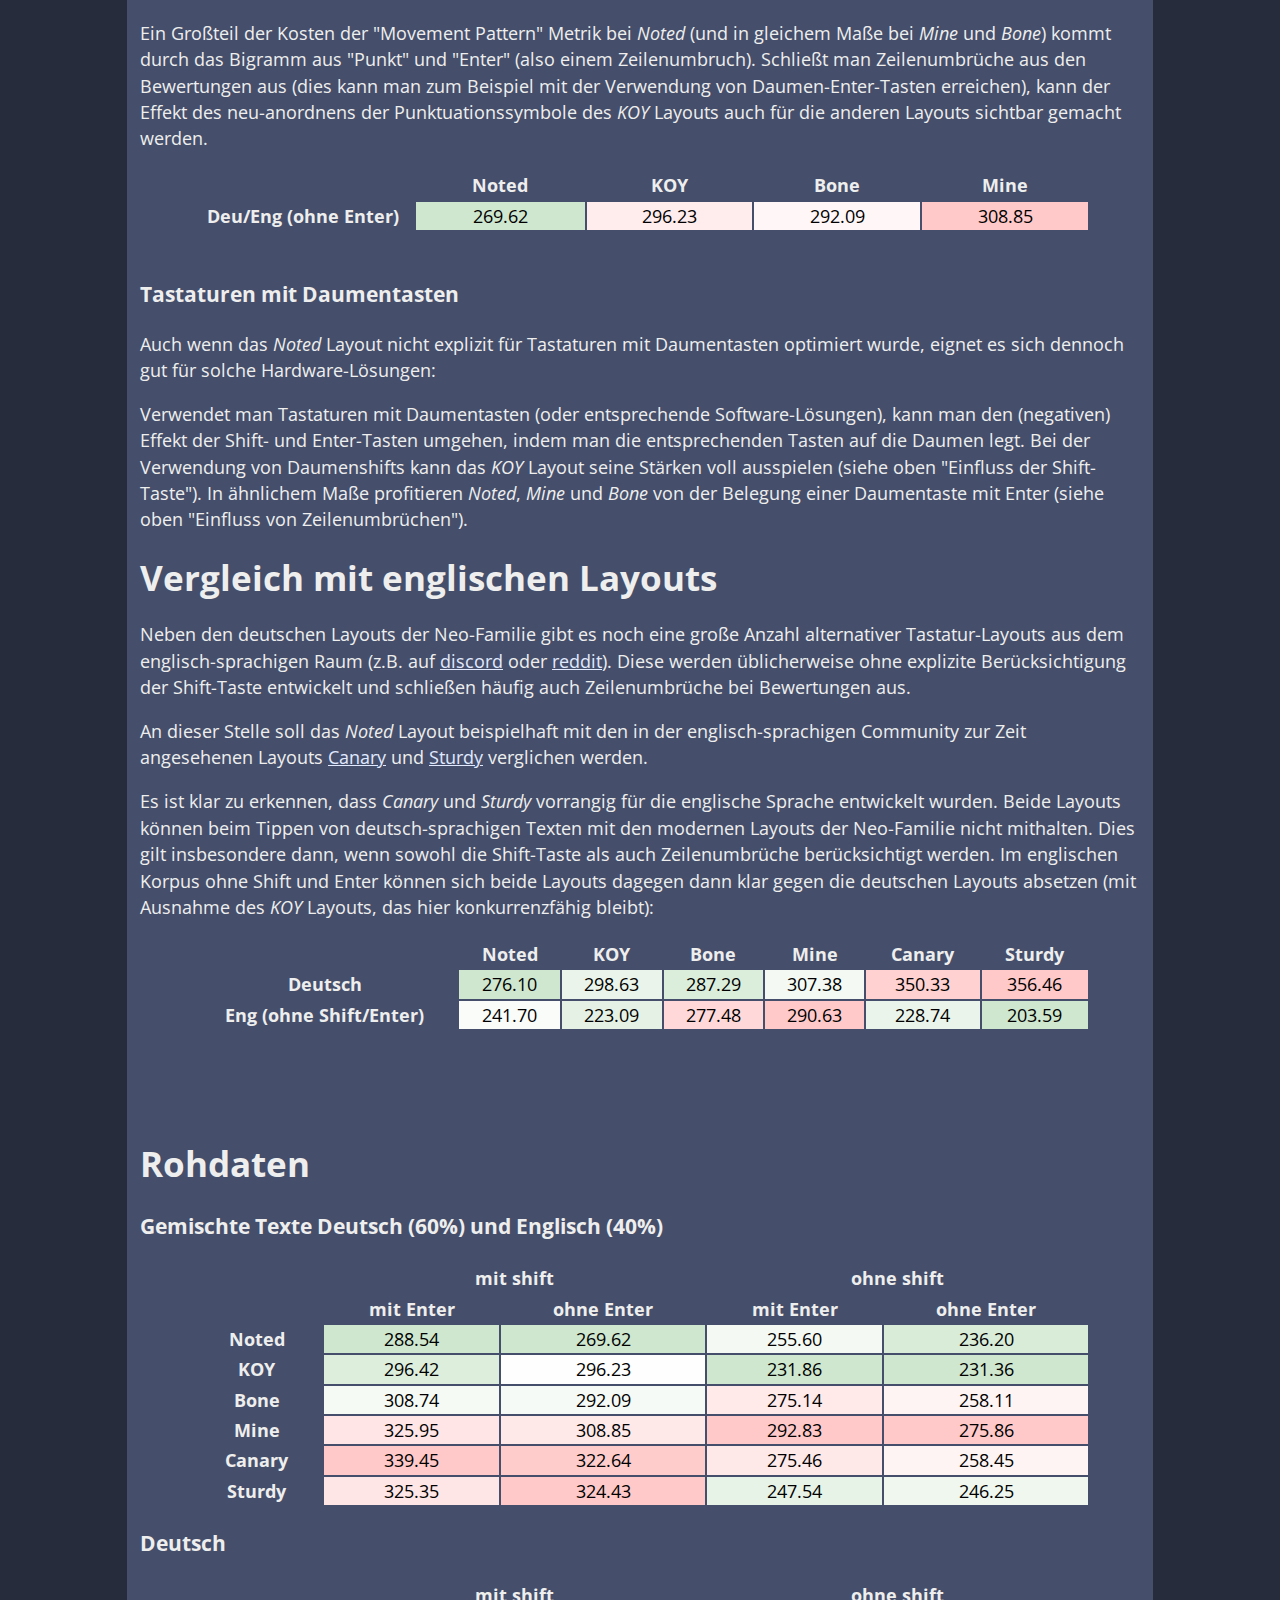
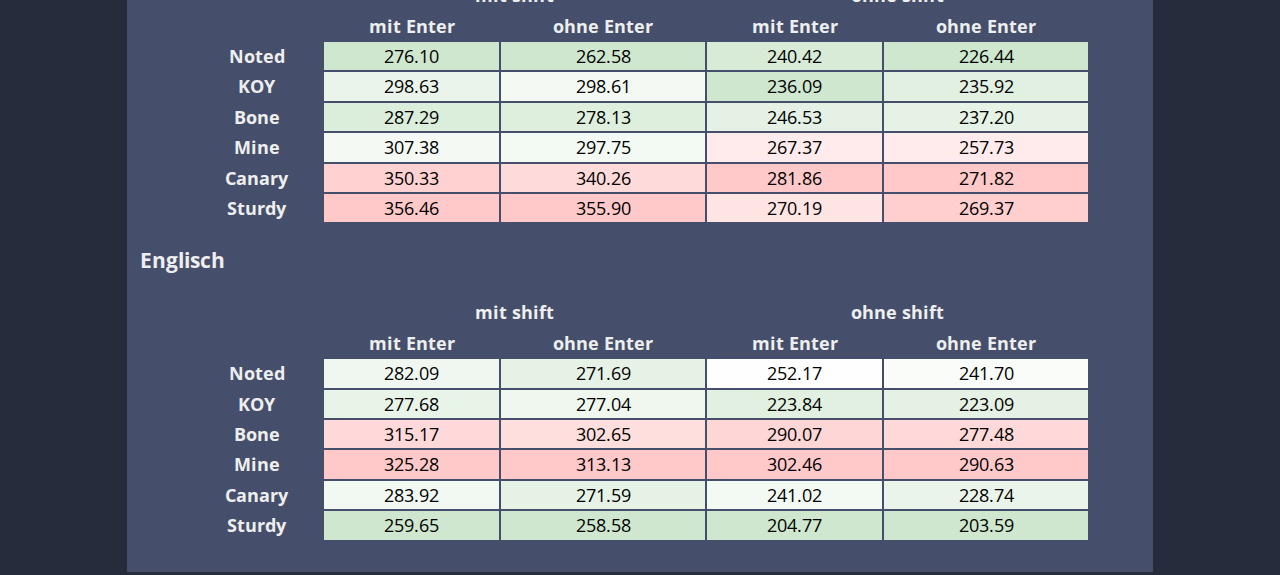
==== commit 4e43086a: "fix: remove unnecessary word from "Hinweis" quote" ====
--- a/docs/noted_deutsch.html
+++ b/docs/noted_deutsch.html
@@ -164,7 +164,7 @@
        <a href="https://github.com/dariogoetz/noted-layout/blob/main/kbd/noted.kbd">noted.kbd.</a> ersetzt werden.
        <br>
 
-       Wie im <strong>Hinweis</strong> zu sehen gilt: <em>Dieser Treiber ist also nicht als vollständiger Ersatz gedacht,
+       Wie im <strong>Hinweis</strong> zu sehen gilt: <em>Dieser Treiber ist nicht als vollständiger Ersatz gedacht,
        sondern nur um grundlegende Systemadministration durch Ebene 1–3 möglich zu machen, ohne in X zu wechseln.</em>
       </p>
       <p>
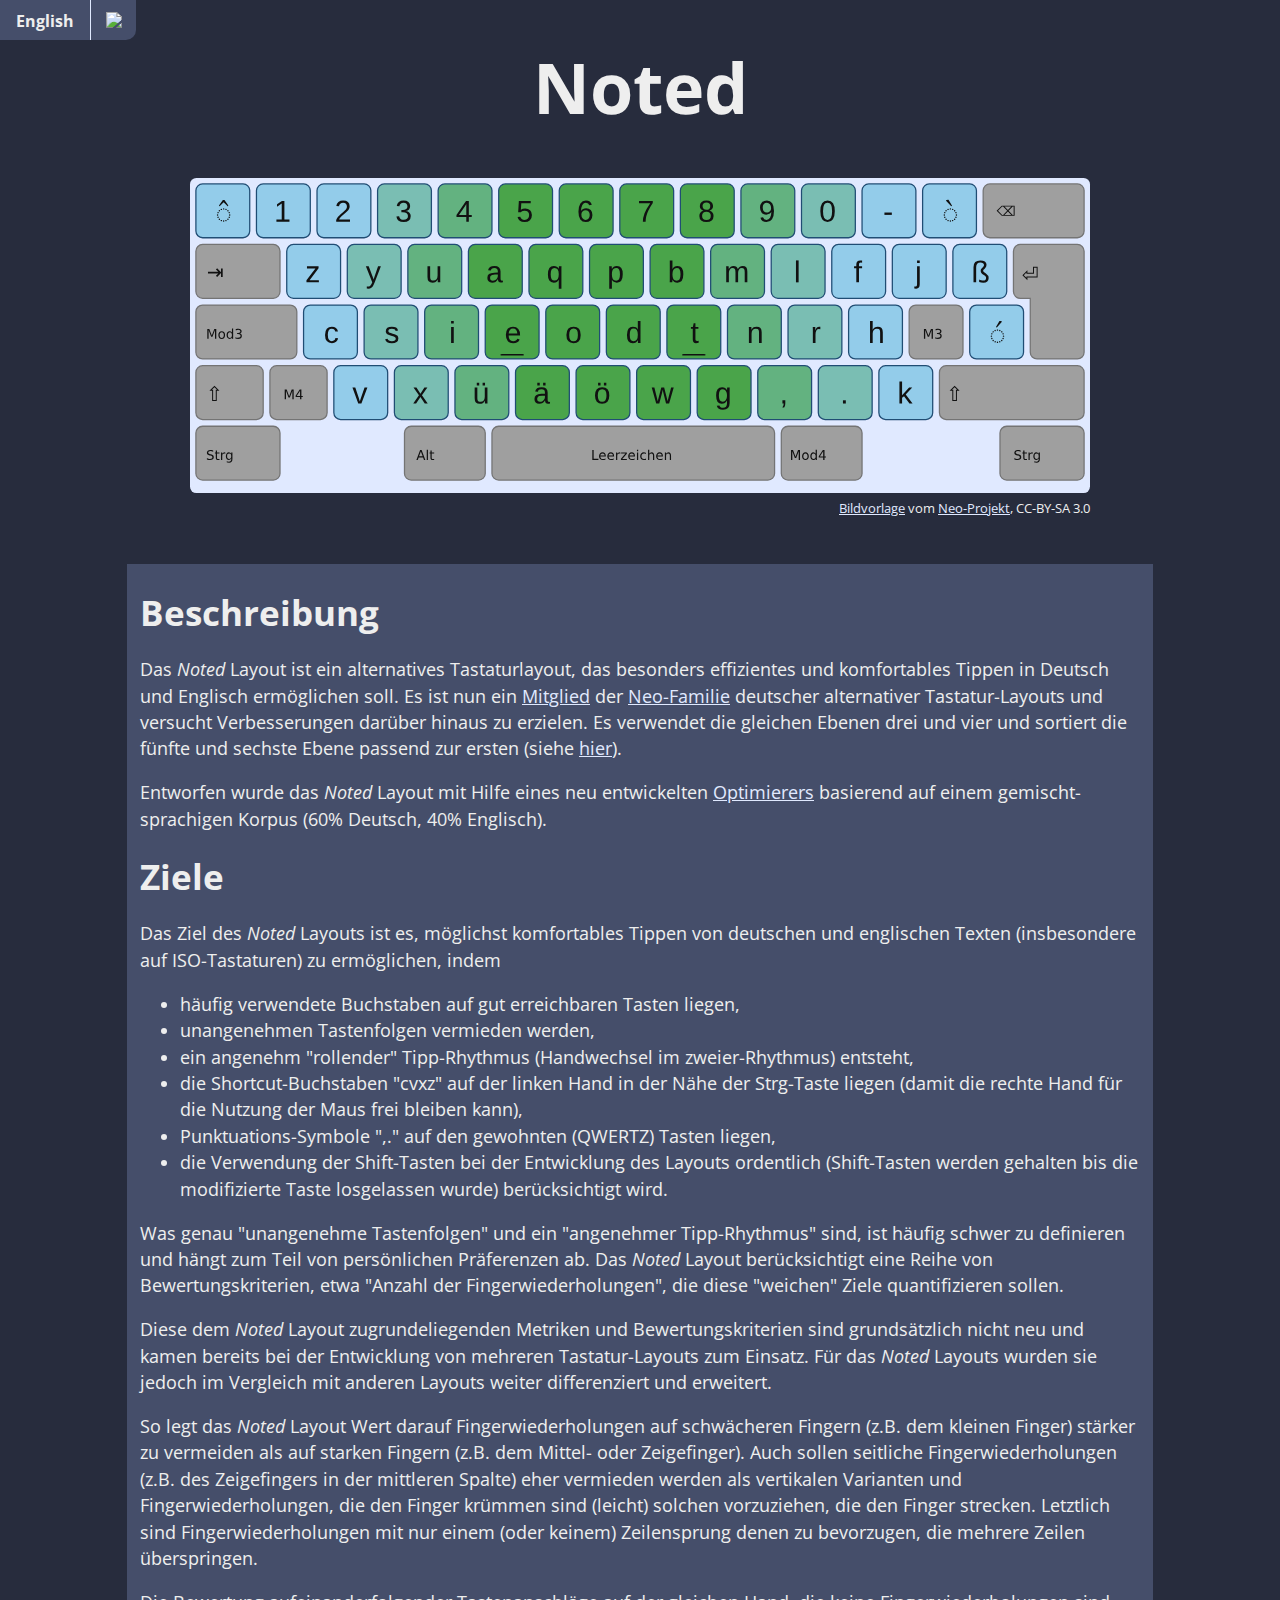
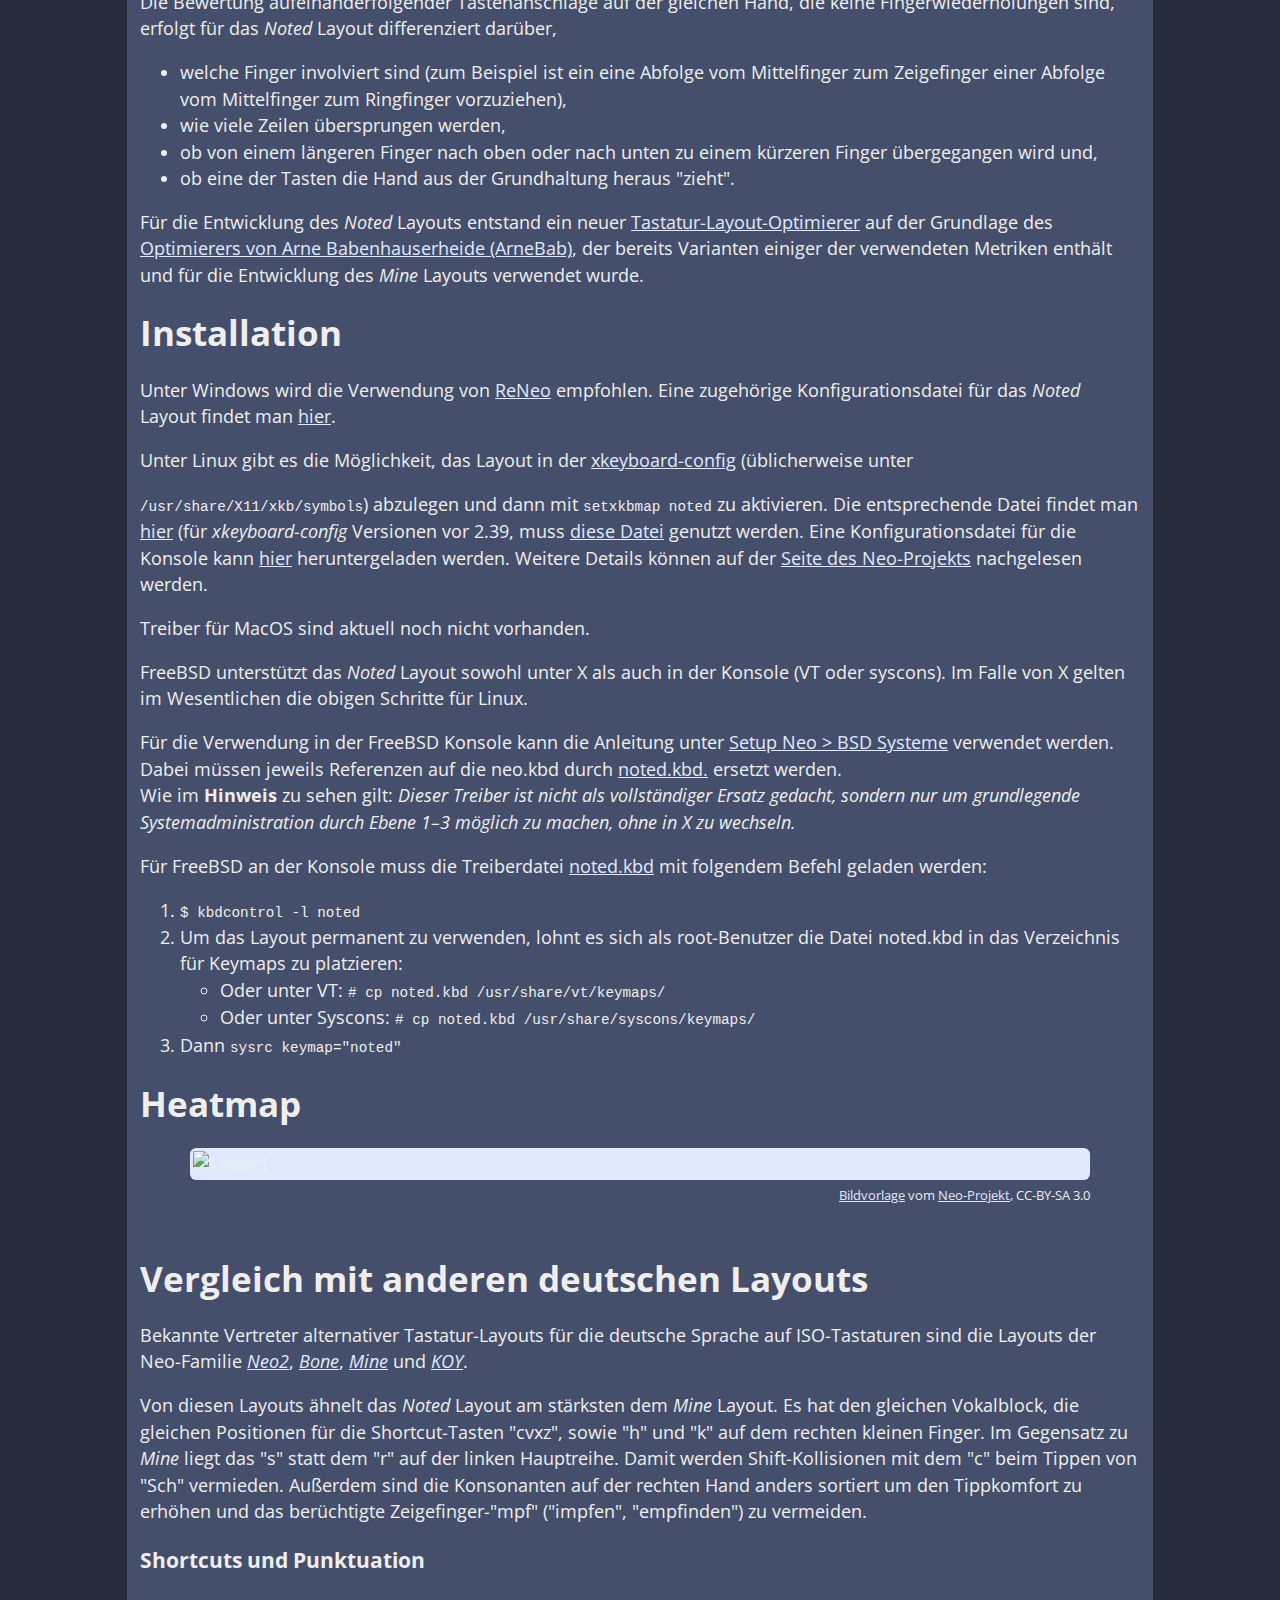
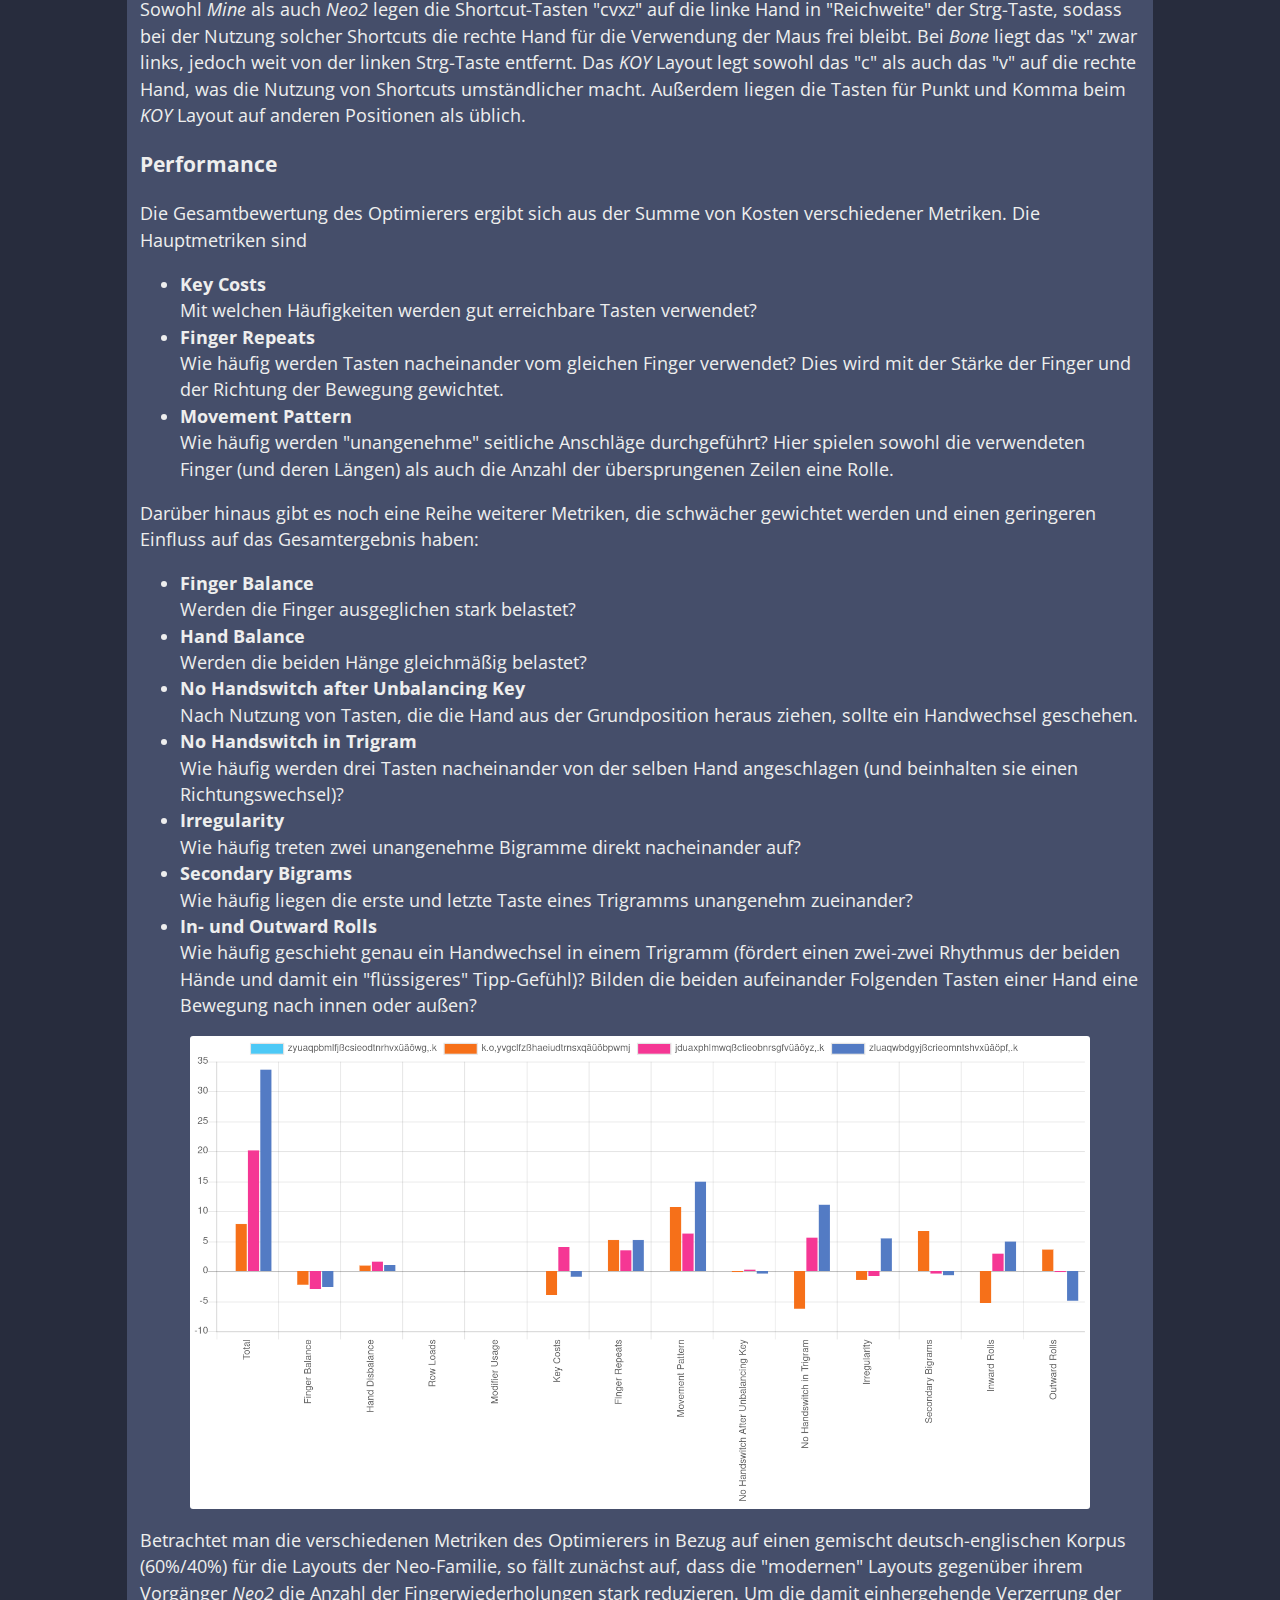
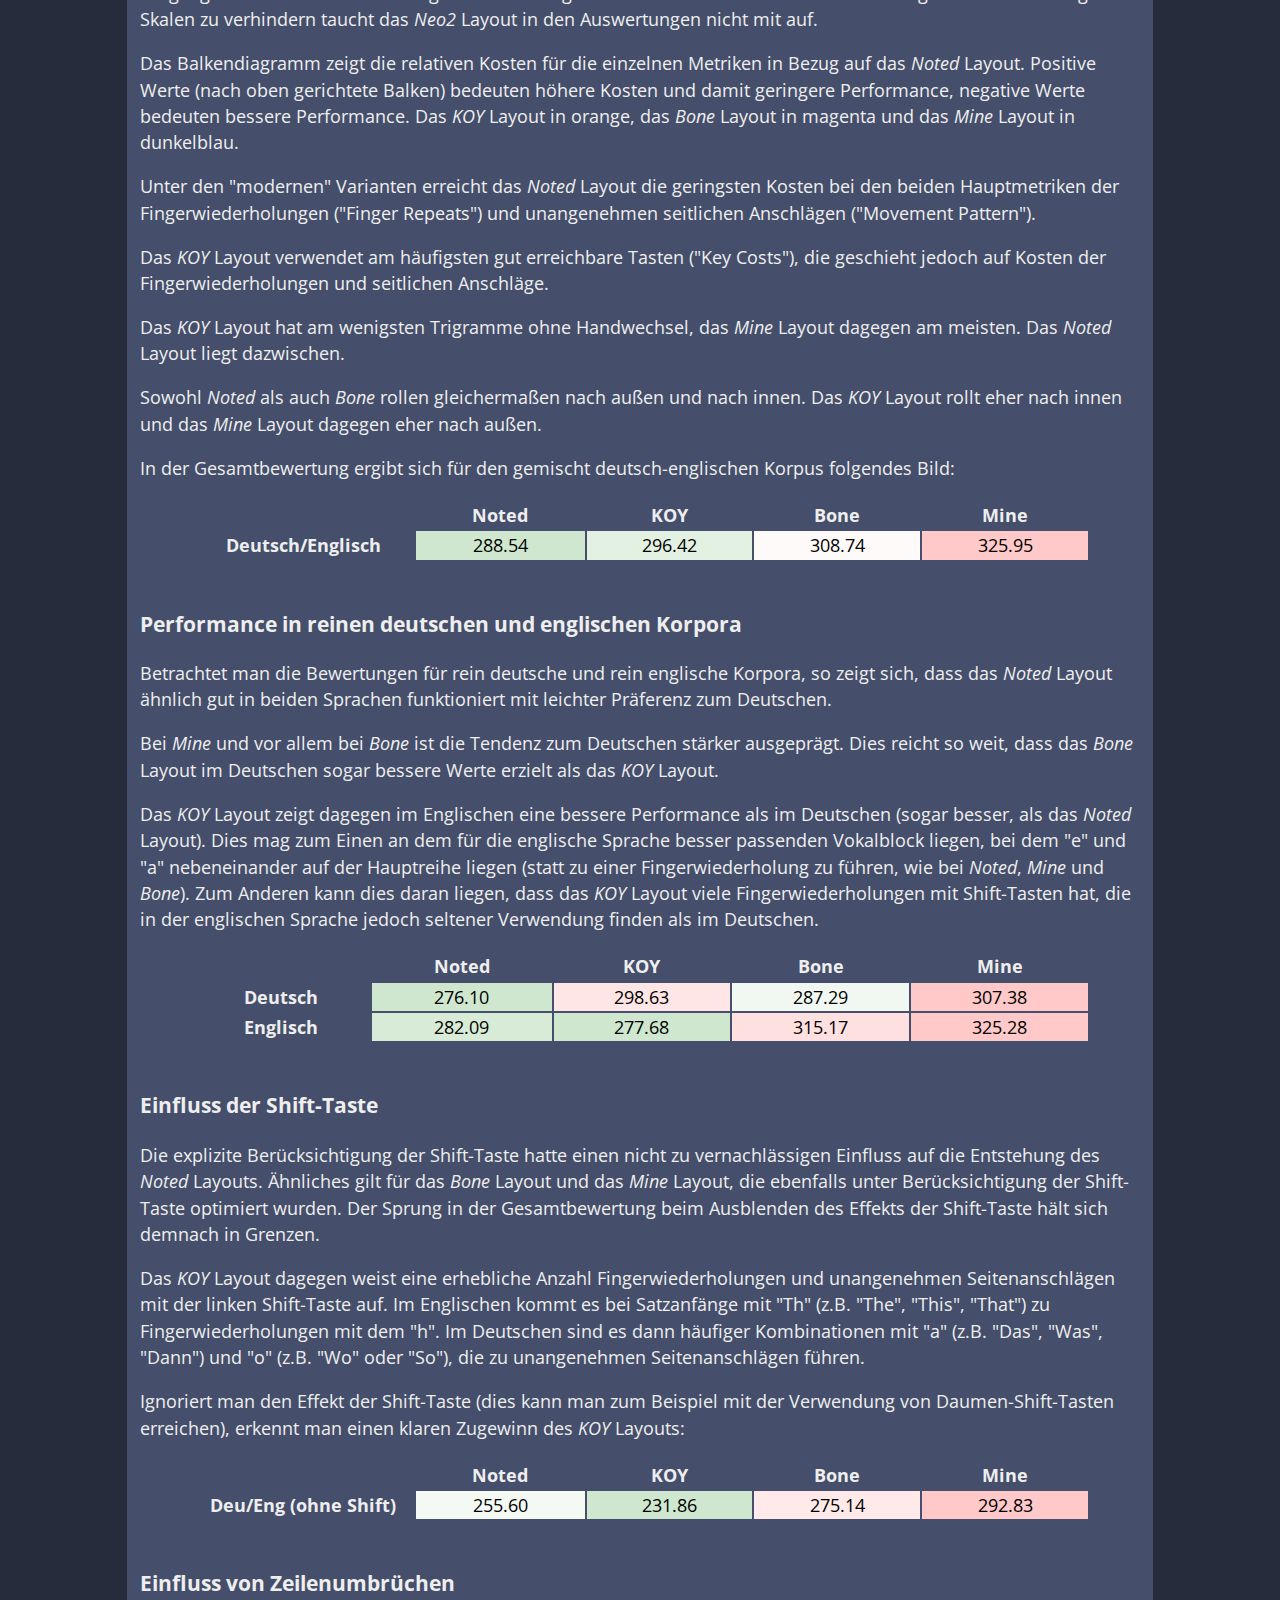
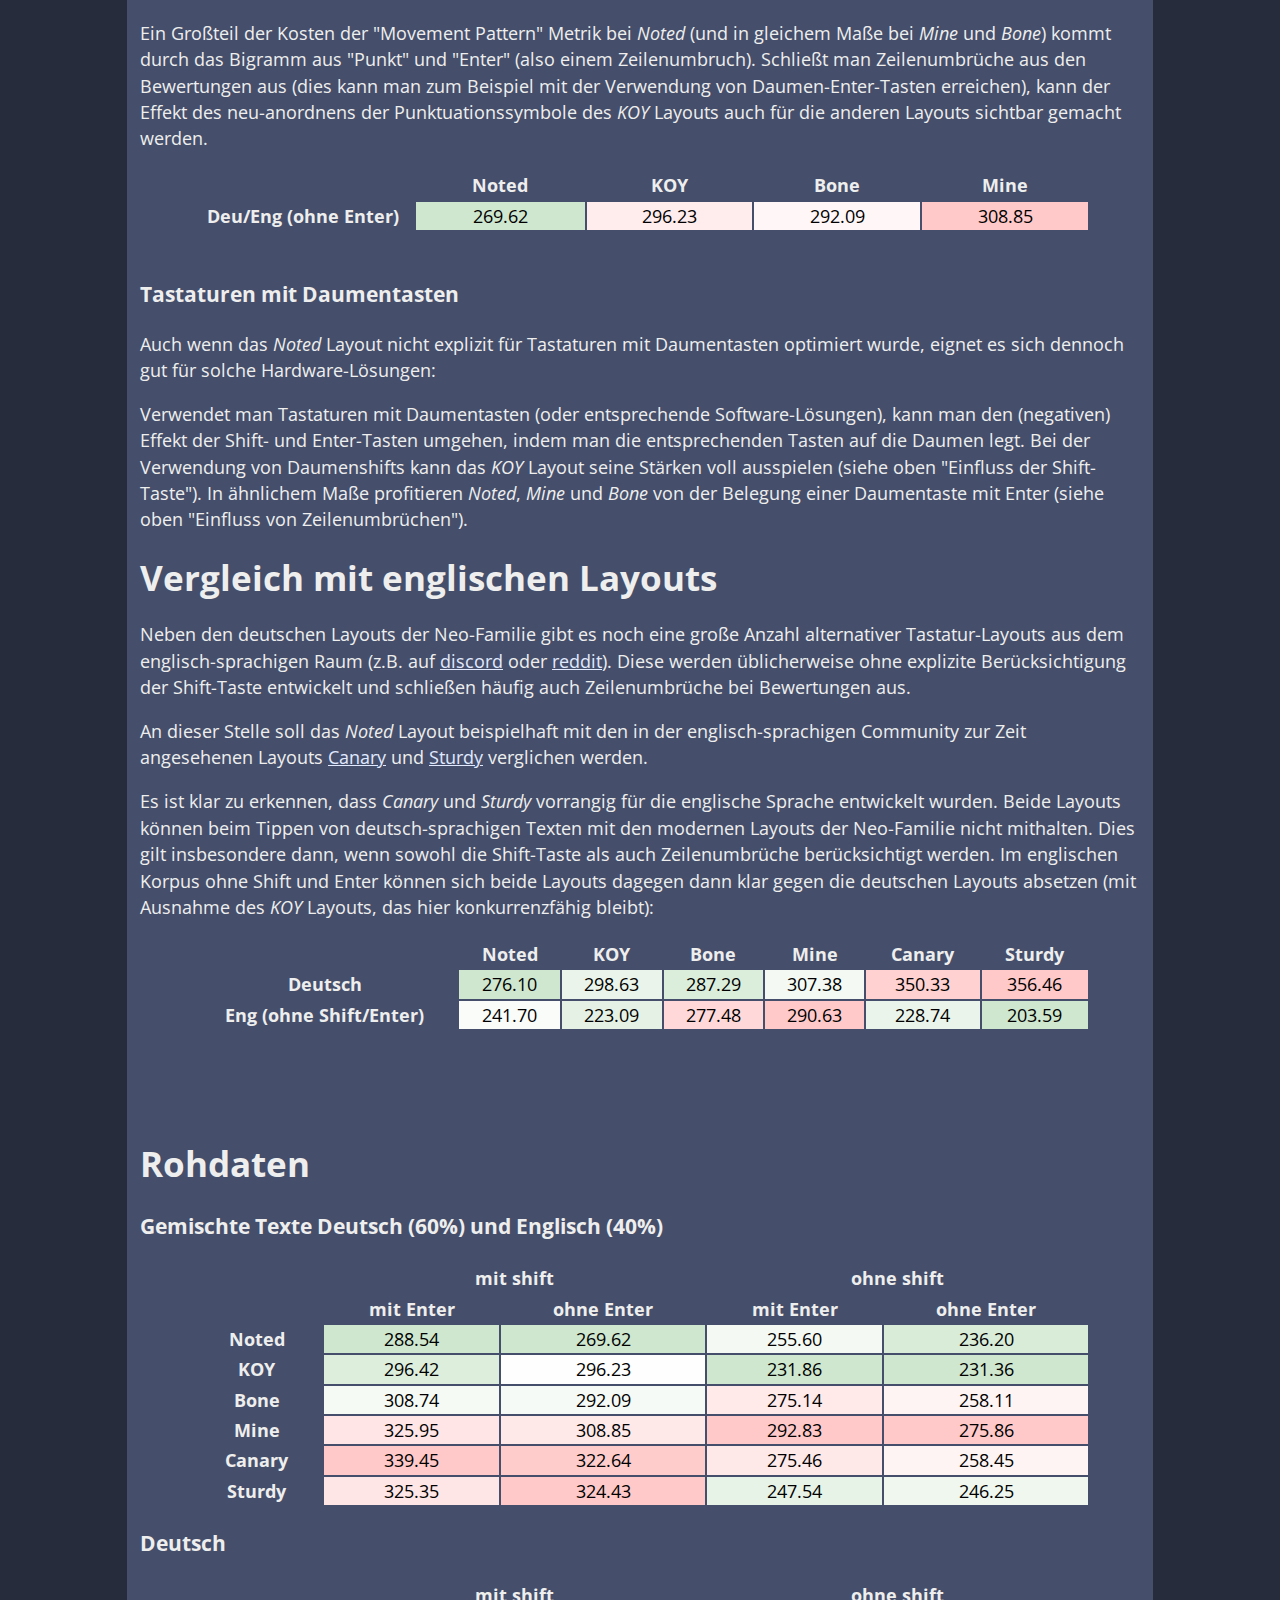
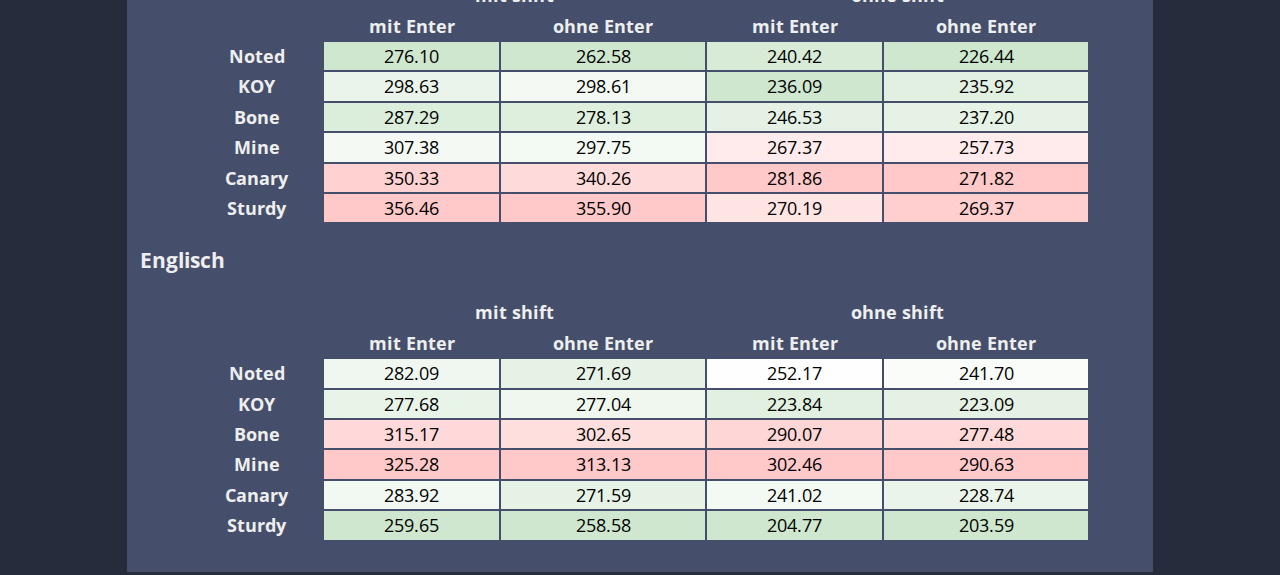
==== commit 33164d4c: "fix: typo" ====
--- a/docs/noted_deutsch.html
+++ b/docs/noted_deutsch.html
@@ -172,7 +172,7 @@
         mit folgendem Befehl geladen werden:
         <ol>
 	        <li><pre>$ kbdcontrol -l noted</pre></li>
-          <li>Um das Layout permanent zu verwenden, lohnt es sich als root-Benutzer die Datei noted.kbd in das Verzeichnis für Keymaps zu plazieren:
+          <li>Um das Layout permanent zu verwenden, lohnt es sich als root-Benutzer die Datei noted.kbd in das Verzeichnis für Keymaps zu platzieren:
             <ul>
               <li>Oder unter VT: <pre># cp noted.kbd /usr/share/vt/keymaps/</pre></li>
               <li>Oder unter Syscons: <pre># cp noted.kbd /usr/share/syscons/keymaps/</pre></li>
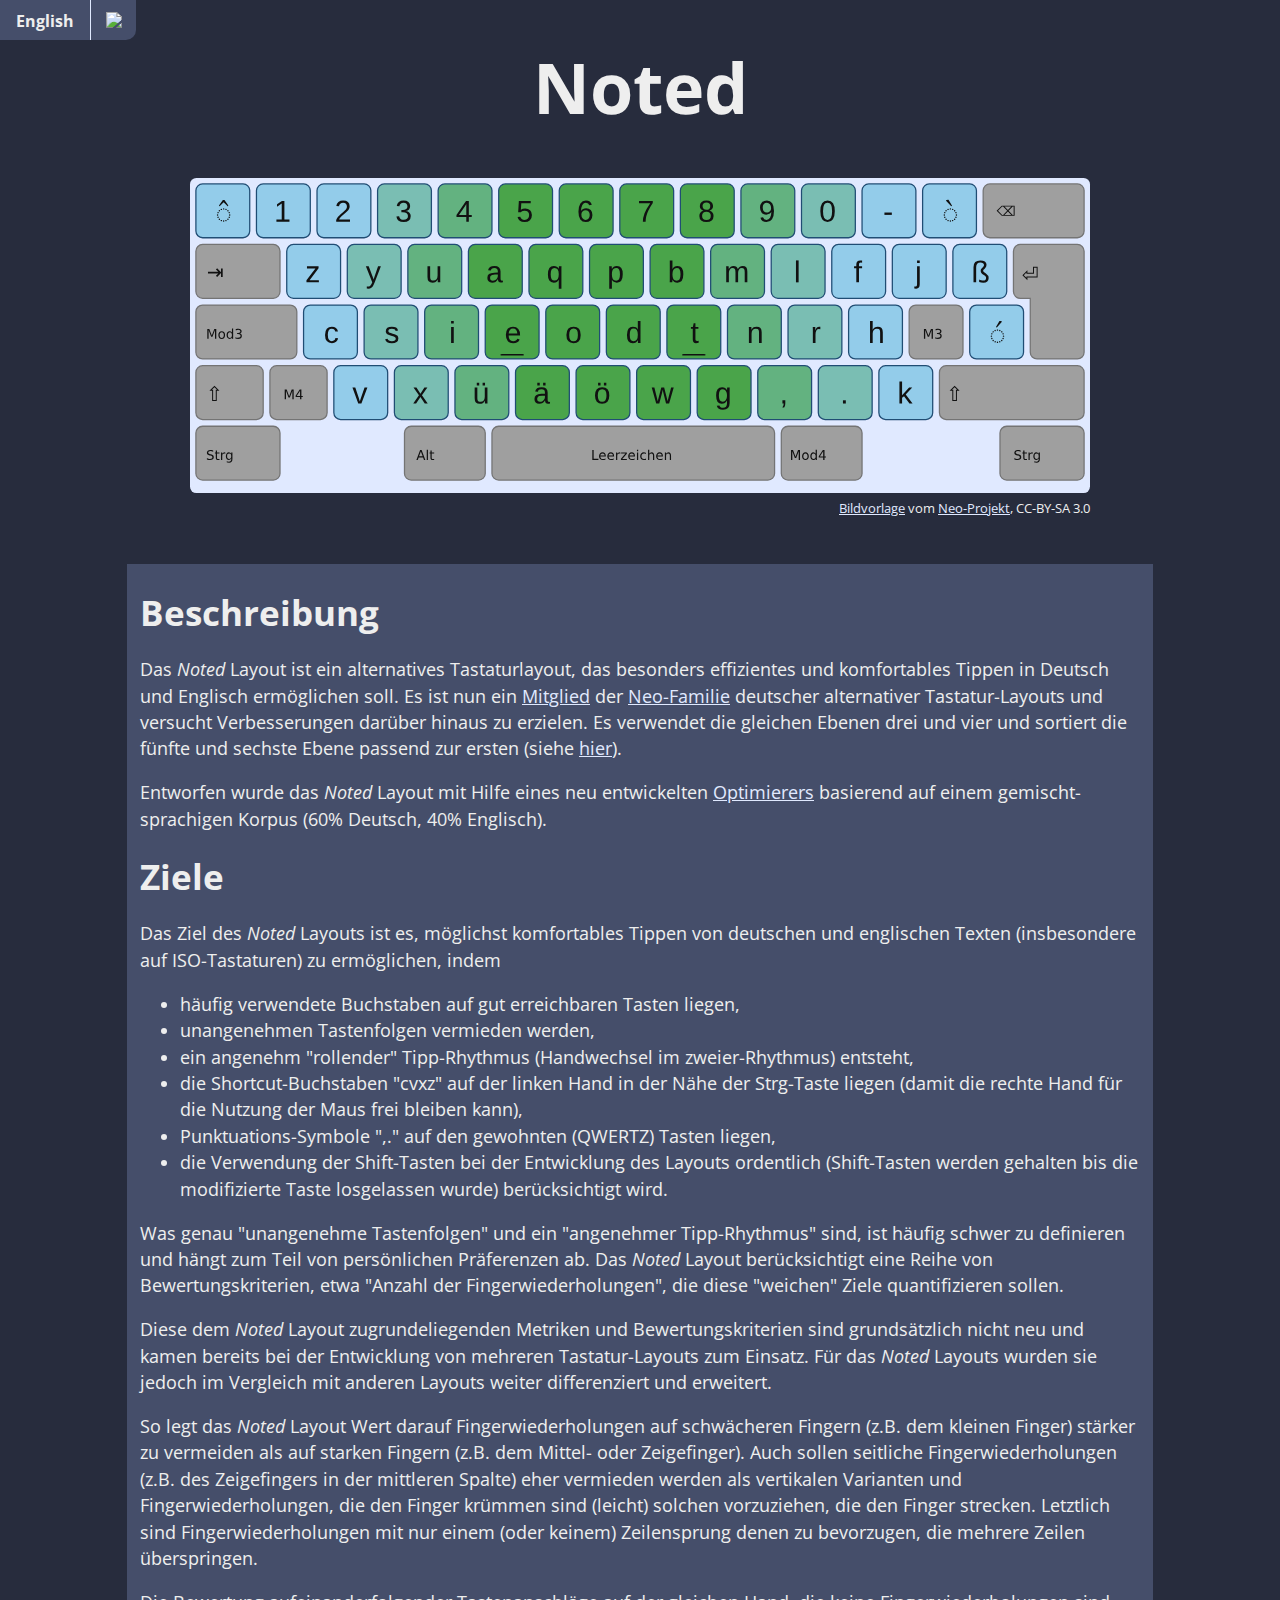
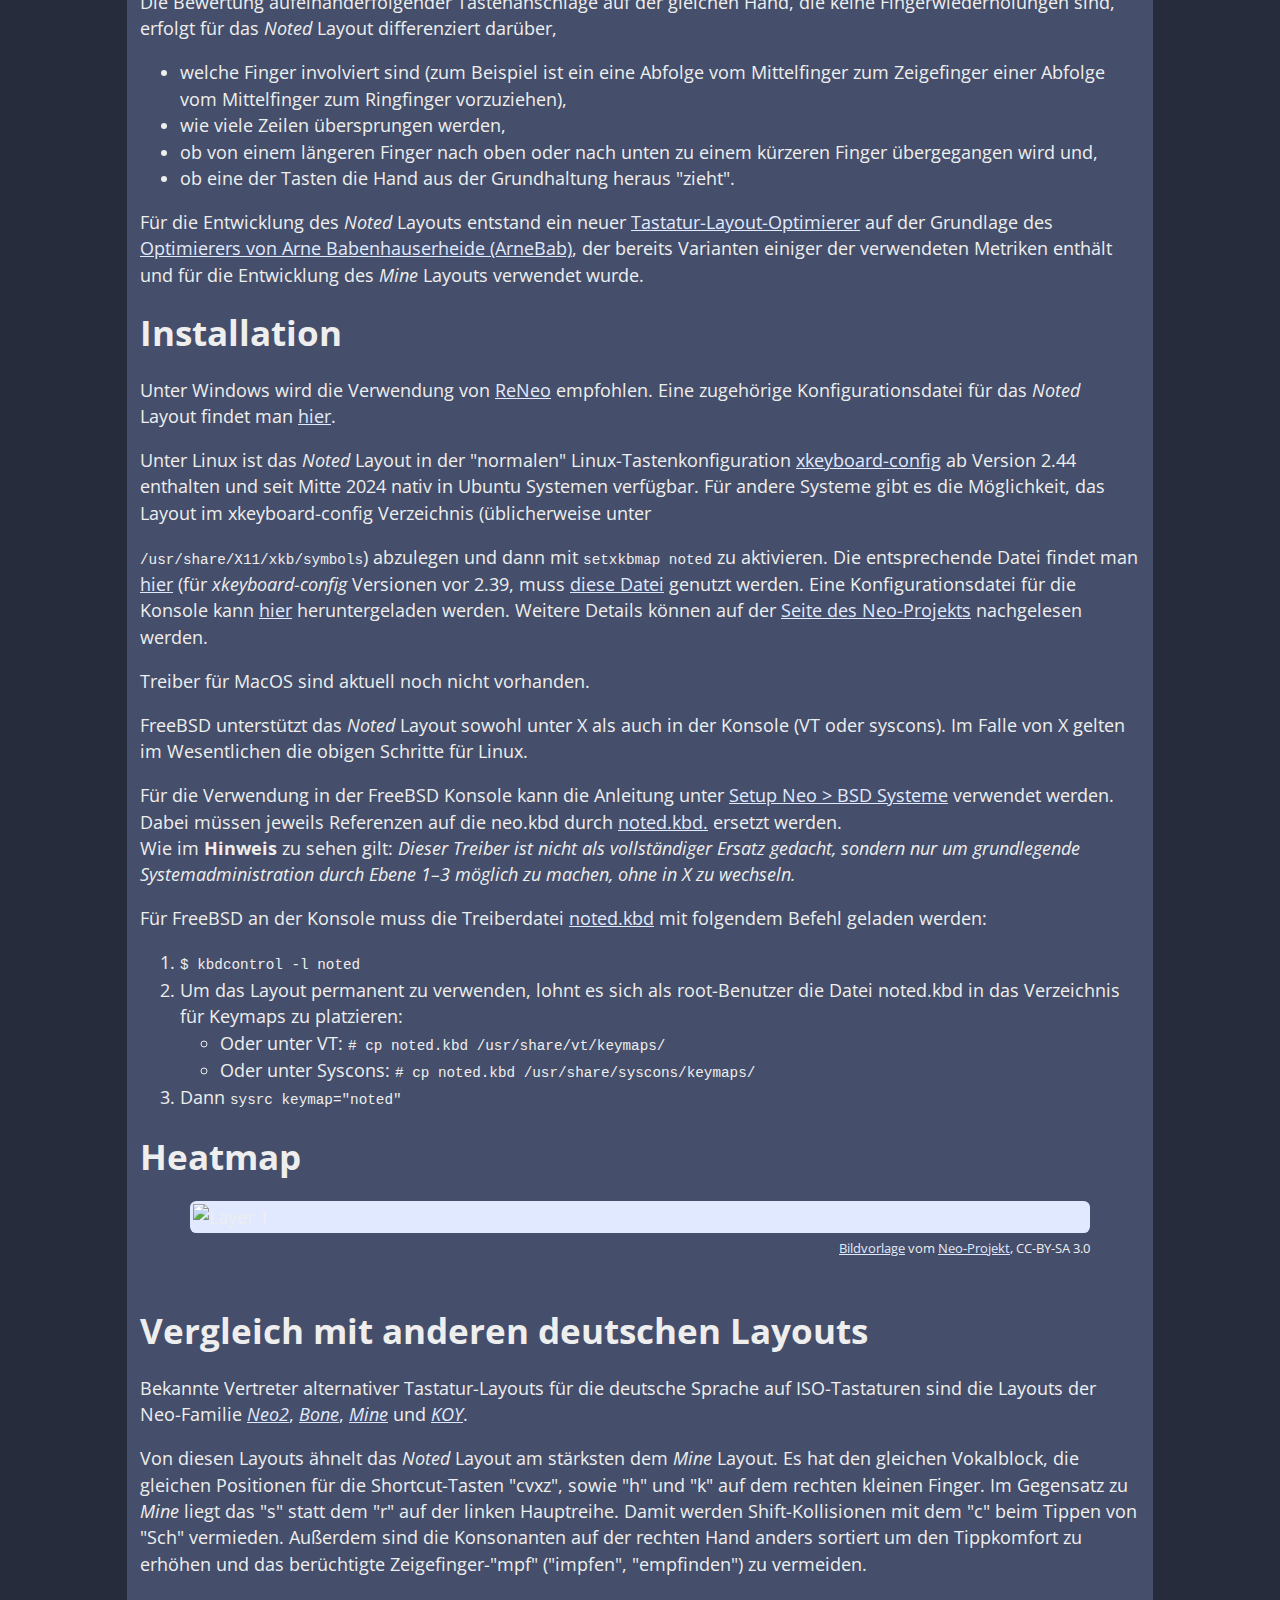
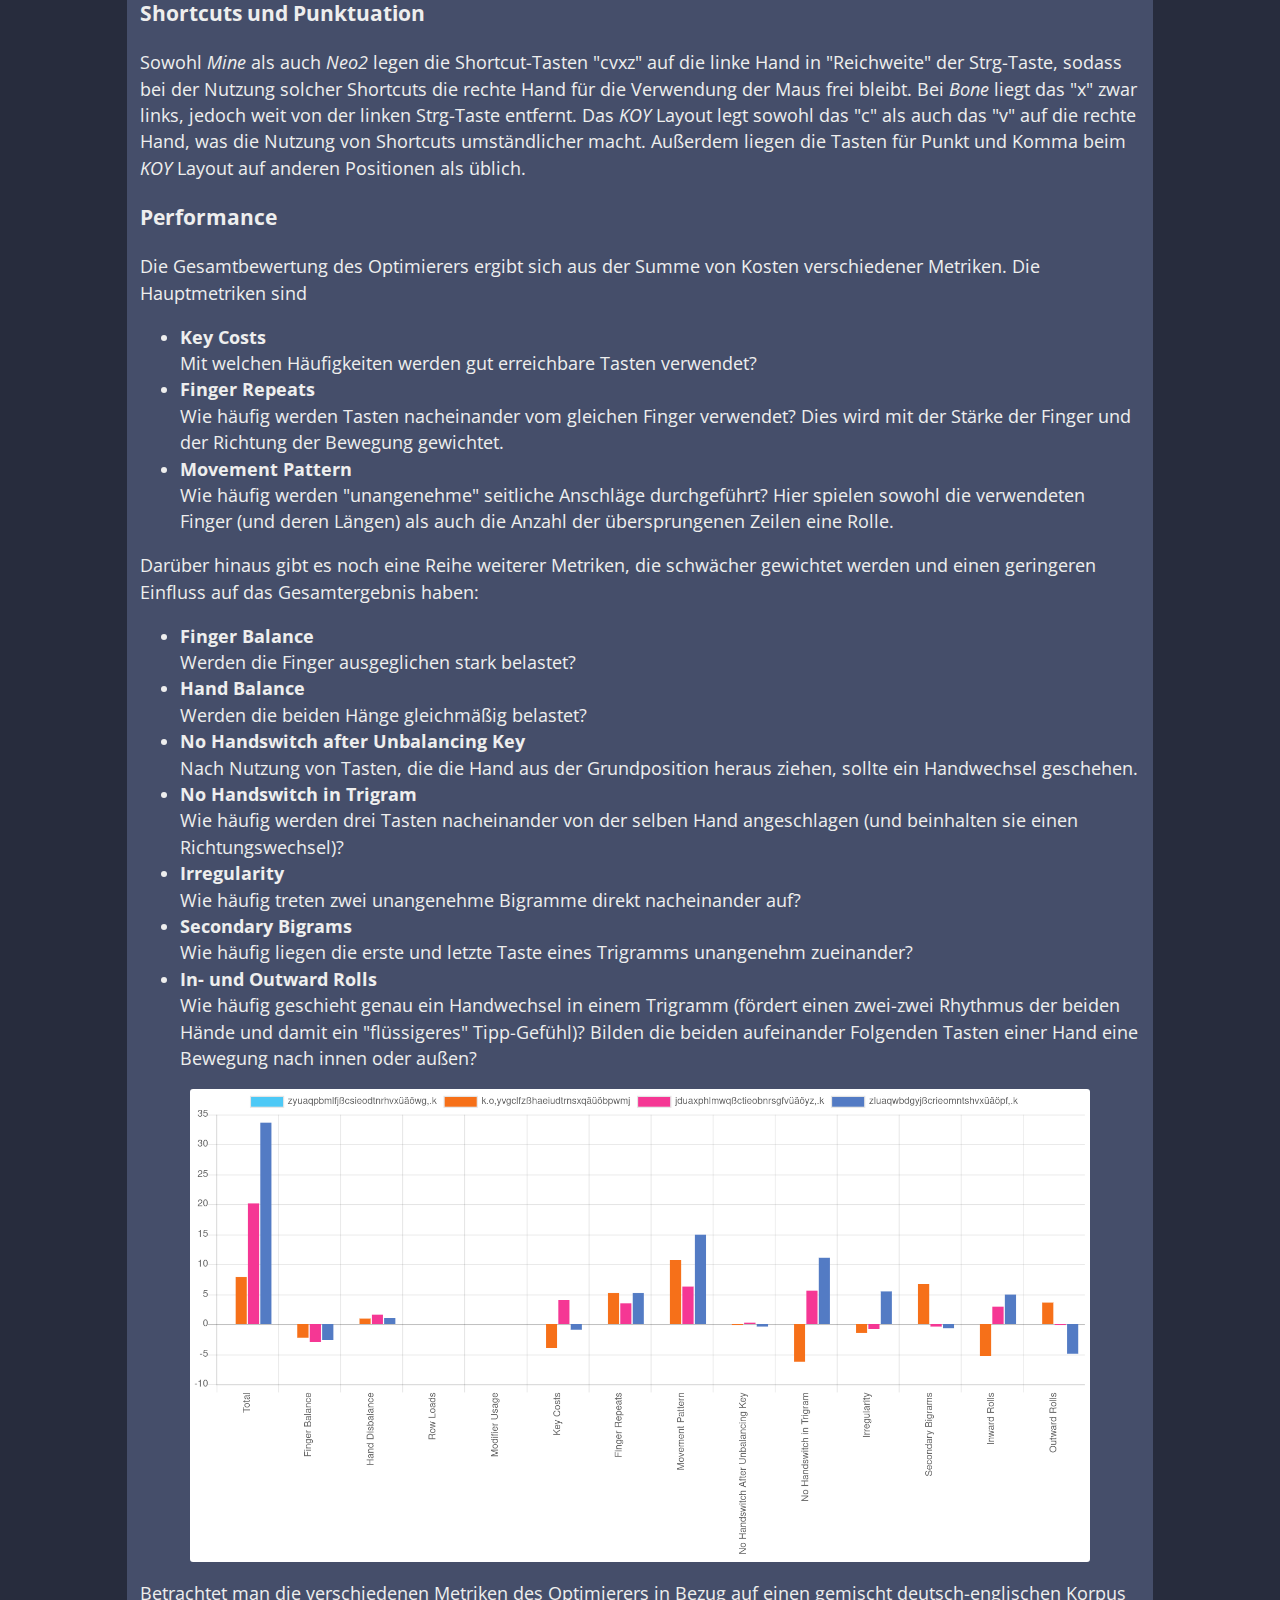
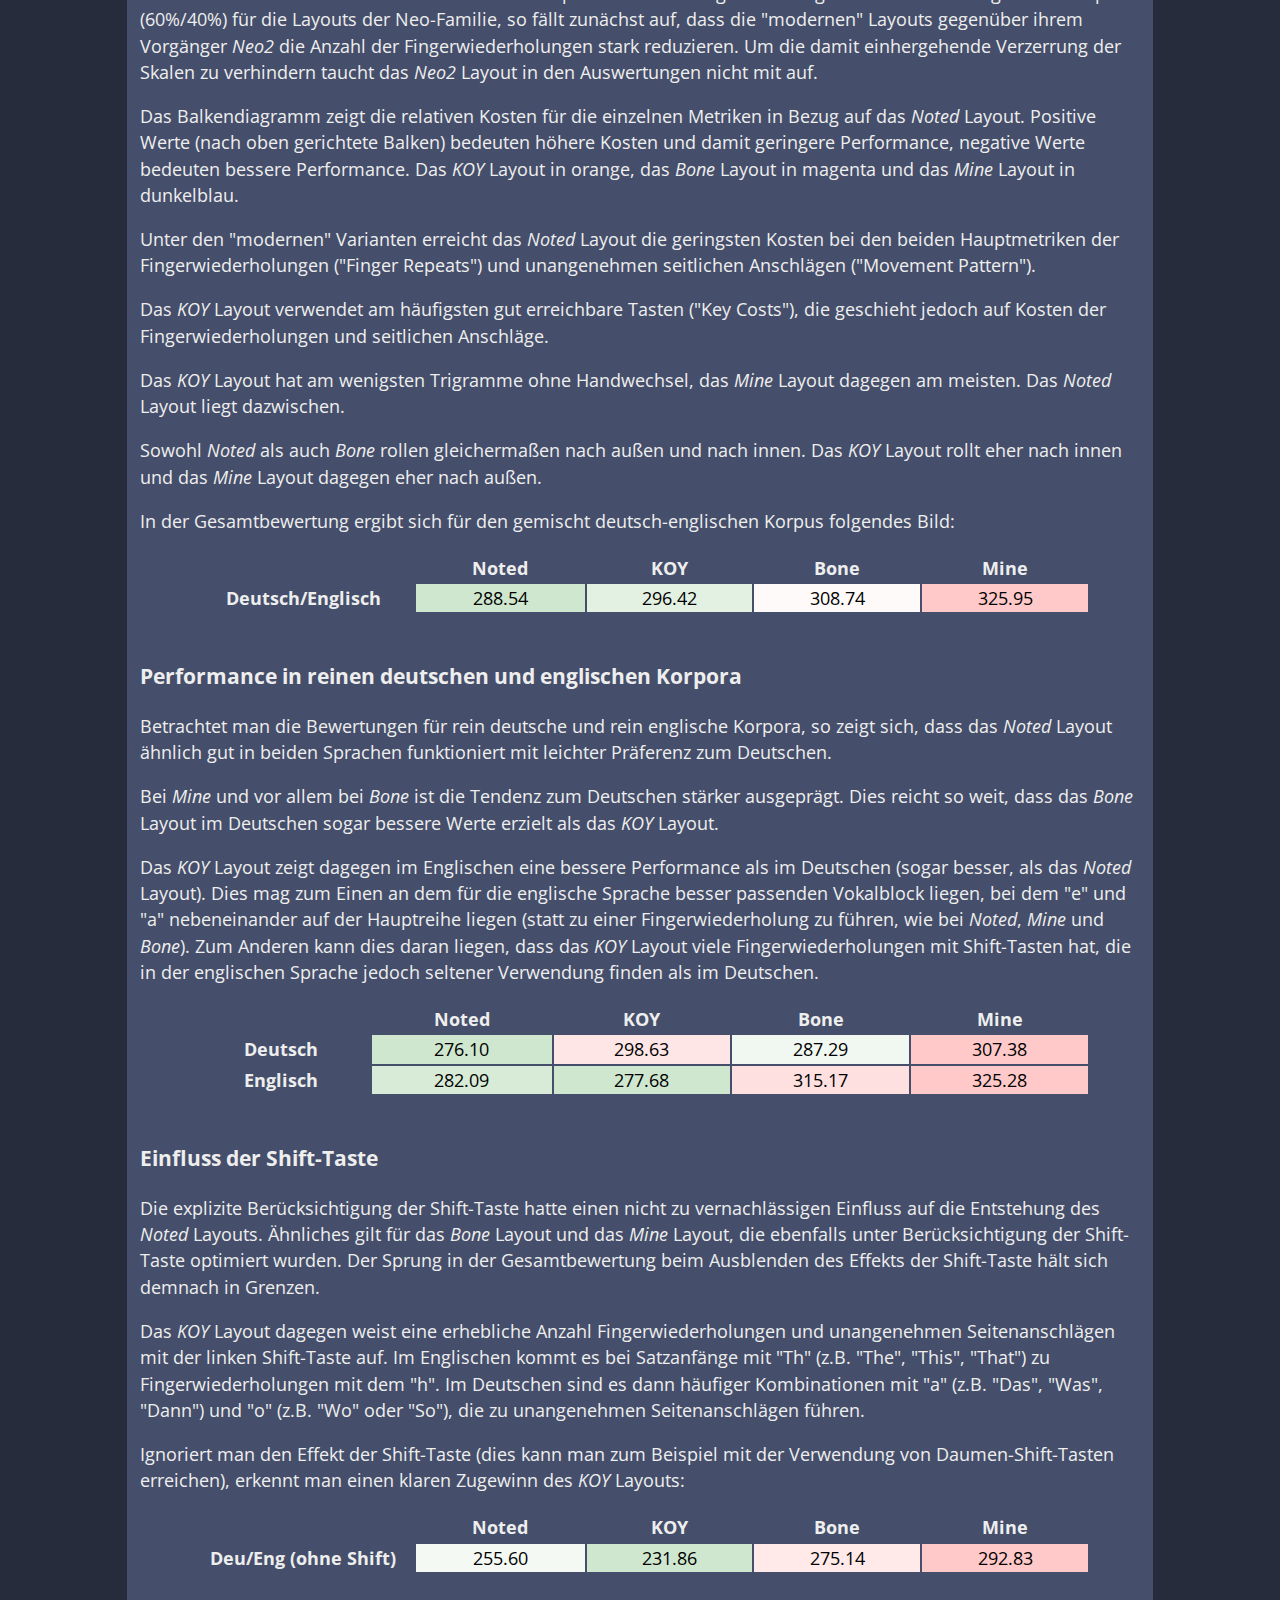
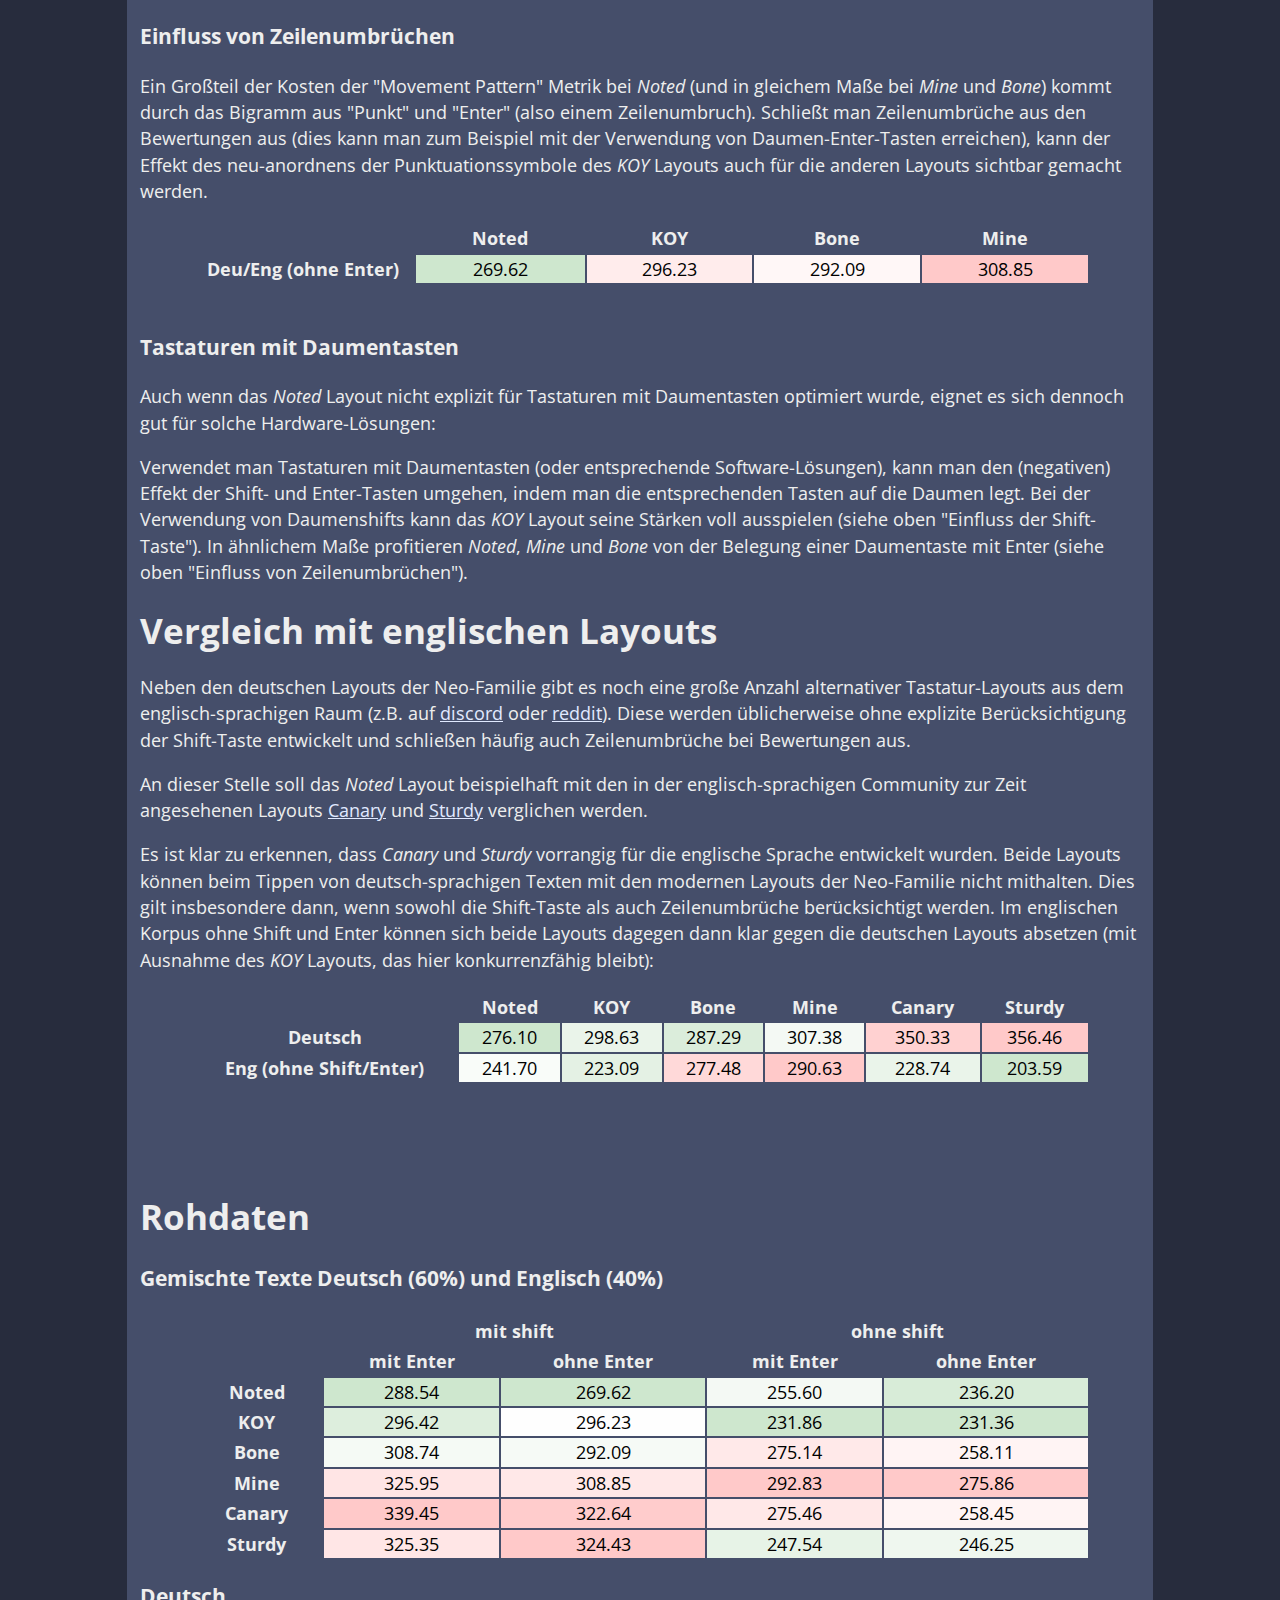
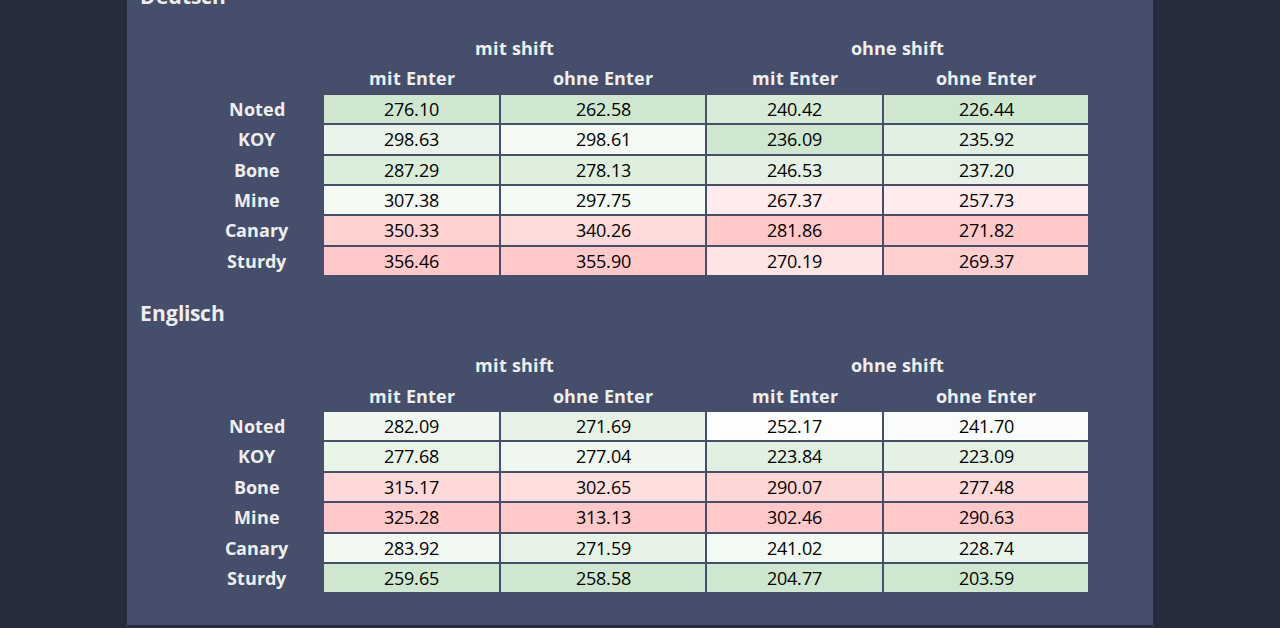
==== commit 9d00477a: "feat: note that noted is contained in xkeyboard-config" ====
--- a/docs/noted_deutsch.html
+++ b/docs/noted_deutsch.html
@@ -133,21 +133,22 @@
           href="https://raw.githubusercontent.com/dariogoetz/noted-layout/main/reneo/layouts.json">hier</a>.
       </p>
       <p>
-        Unter Linux gibt es die Möglichkeit, das Layout in der <a
-          href="https://www.freedesktop.org/wiki/Software/XKeyboardConfig/">xkeyboard-config</a>
-        (üblicherweise unter
-      <pre>/usr/share/X11/xkb/symbols</pre>) abzulegen und dann mit <pre>setxkbmap noted</pre> zu aktivieren.
-      Die entsprechende Datei findet man
-      <a href="https://raw.githubusercontent.com/dariogoetz/noted-layout/main/xkb/noted">hier</a>
-      (für <em>xkeyboard-config</em> Versionen vor 2.39, muss
-      <a href="https://raw.githubusercontent.com/dariogoetz/noted-layout/main/xkb/pre_239/noted">diese Datei</a>
-      genutzt werden.
-      Eine Konfigurationsdatei für die Konsole kann <a
-        href="https://raw.githubusercontent.com/dariogoetz/noted-layout/main/kbd/noted.map">hier</a> heruntergeladen
-      werden.
-
-      Weitere Details können auf der <a href="https://www.neo-layout.org/Einrichtung/Linux/">Seite des Neo-Projekts</a>
-      nachgelesen werden.
+        Unter Linux ist das <em>Noted</em> Layout in der "normalen" Linux-Tastenkonfiguration
+        <a href="https://www.freedesktop.org/wiki/Software/XKeyboardConfig/">xkeyboard-config</a>
+        ab Version 2.44 enthalten und seit Mitte 2024 nativ in Ubuntu Systemen verfügbar.
+        Für andere Systeme gibt es die Möglichkeit, das Layout im xkeyboard-config Verzeichnis (üblicherweise unter
+        <pre>/usr/share/X11/xkb/symbols</pre>) abzulegen und dann mit <pre>setxkbmap noted</pre> zu aktivieren.
+        Die entsprechende Datei findet man
+        <a href="https://raw.githubusercontent.com/dariogoetz/noted-layout/main/xkb/noted">hier</a>
+        (für <em>xkeyboard-config</em> Versionen vor 2.39, muss
+        <a href="https://raw.githubusercontent.com/dariogoetz/noted-layout/main/xkb/pre_239/noted">diese Datei</a>
+        genutzt werden.
+        Eine Konfigurationsdatei für die Konsole kann <a
+          href="https://raw.githubusercontent.com/dariogoetz/noted-layout/main/kbd/noted.map">hier</a> heruntergeladen
+        werden.
+
+        Weitere Details können auf der <a href="https://www.neo-layout.org/Einrichtung/Linux/">Seite des Neo-Projekts</a>
+        nachgelesen werden.
       </p>
       <p>
         Treiber für MacOS sind aktuell noch nicht vorhanden.
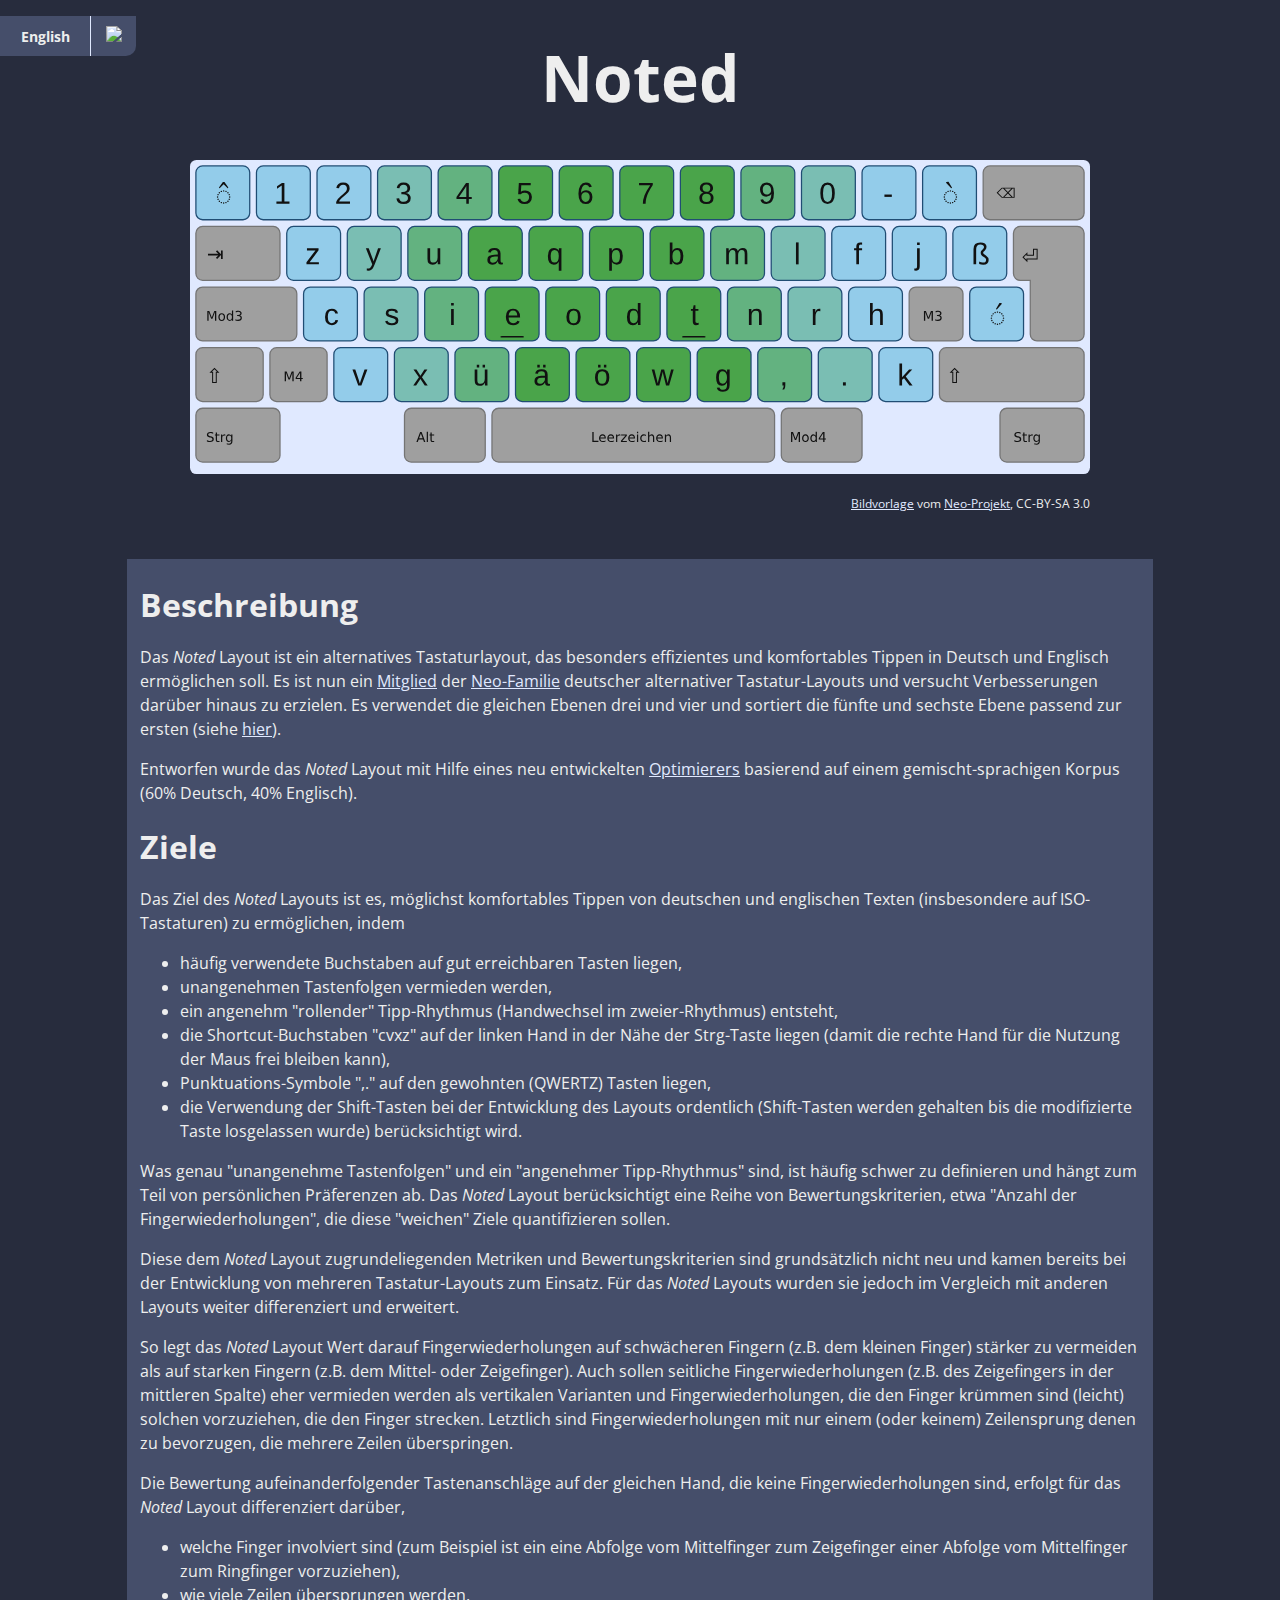
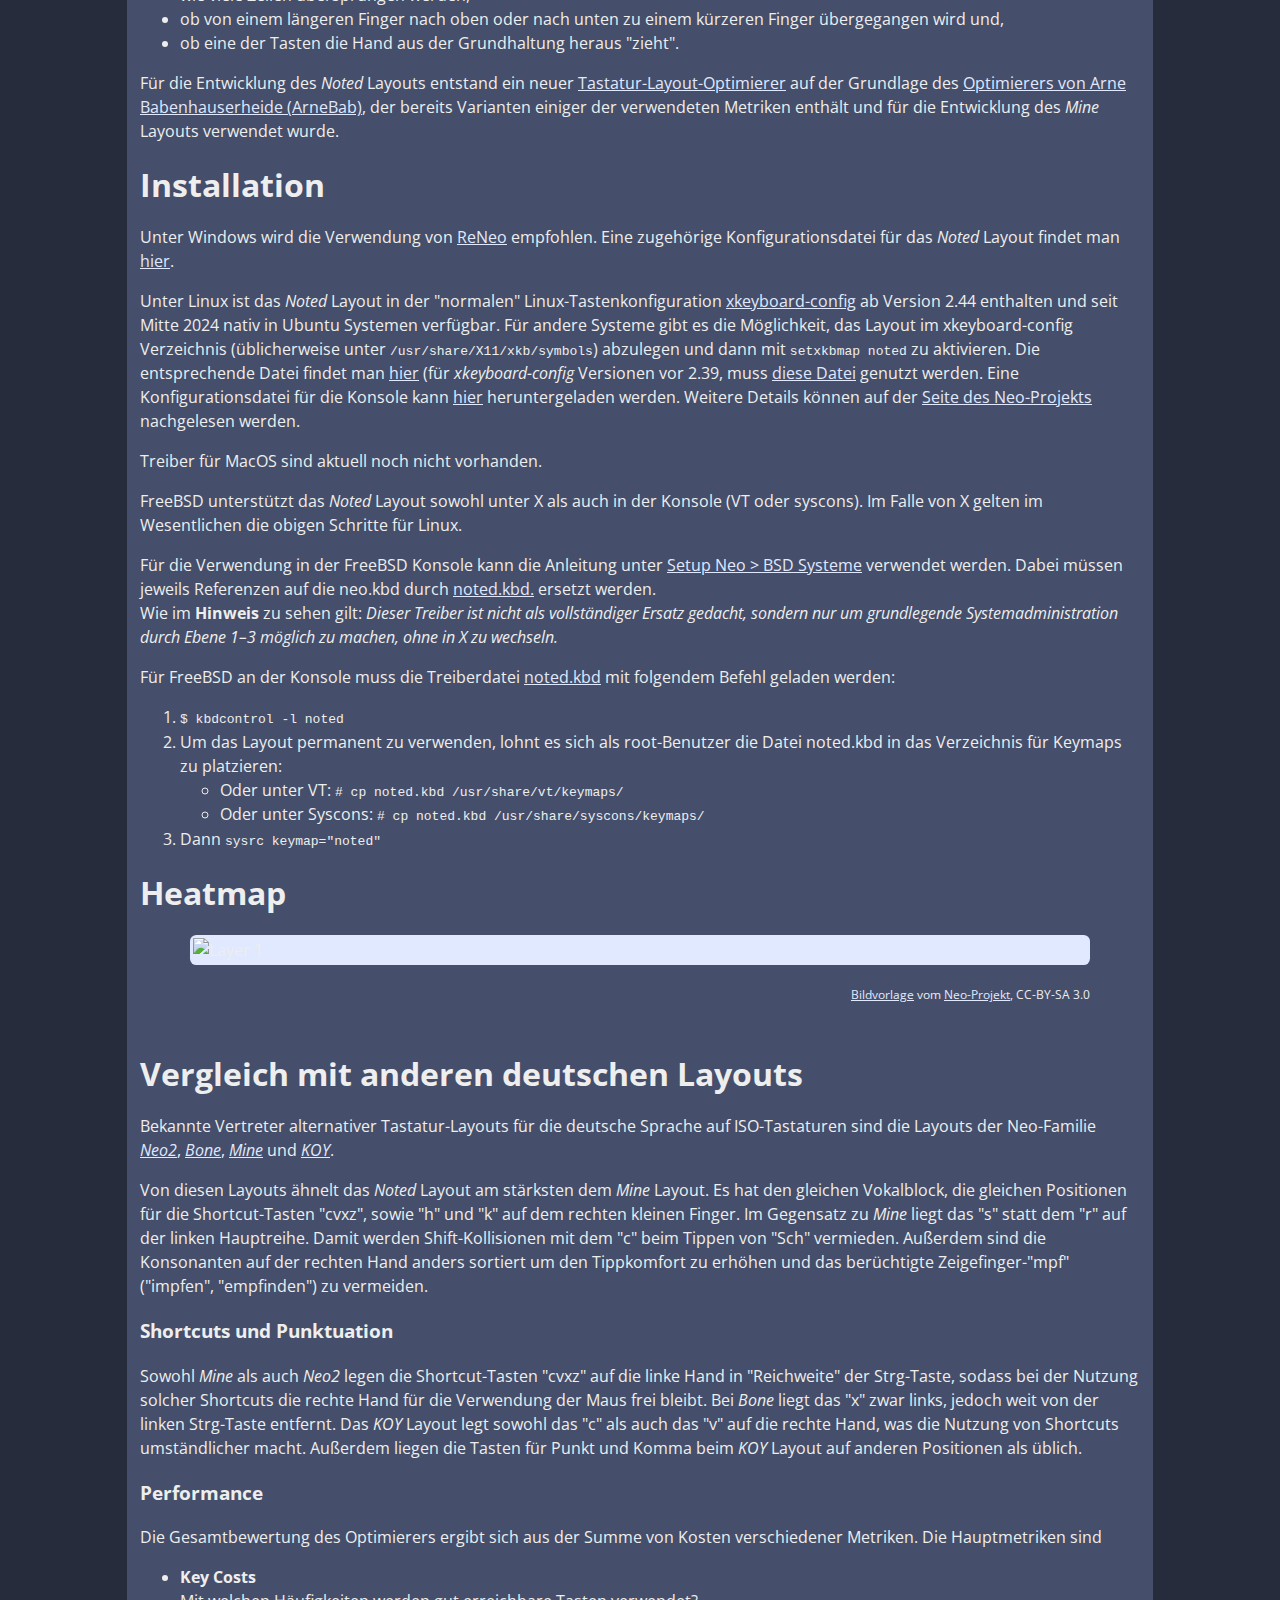
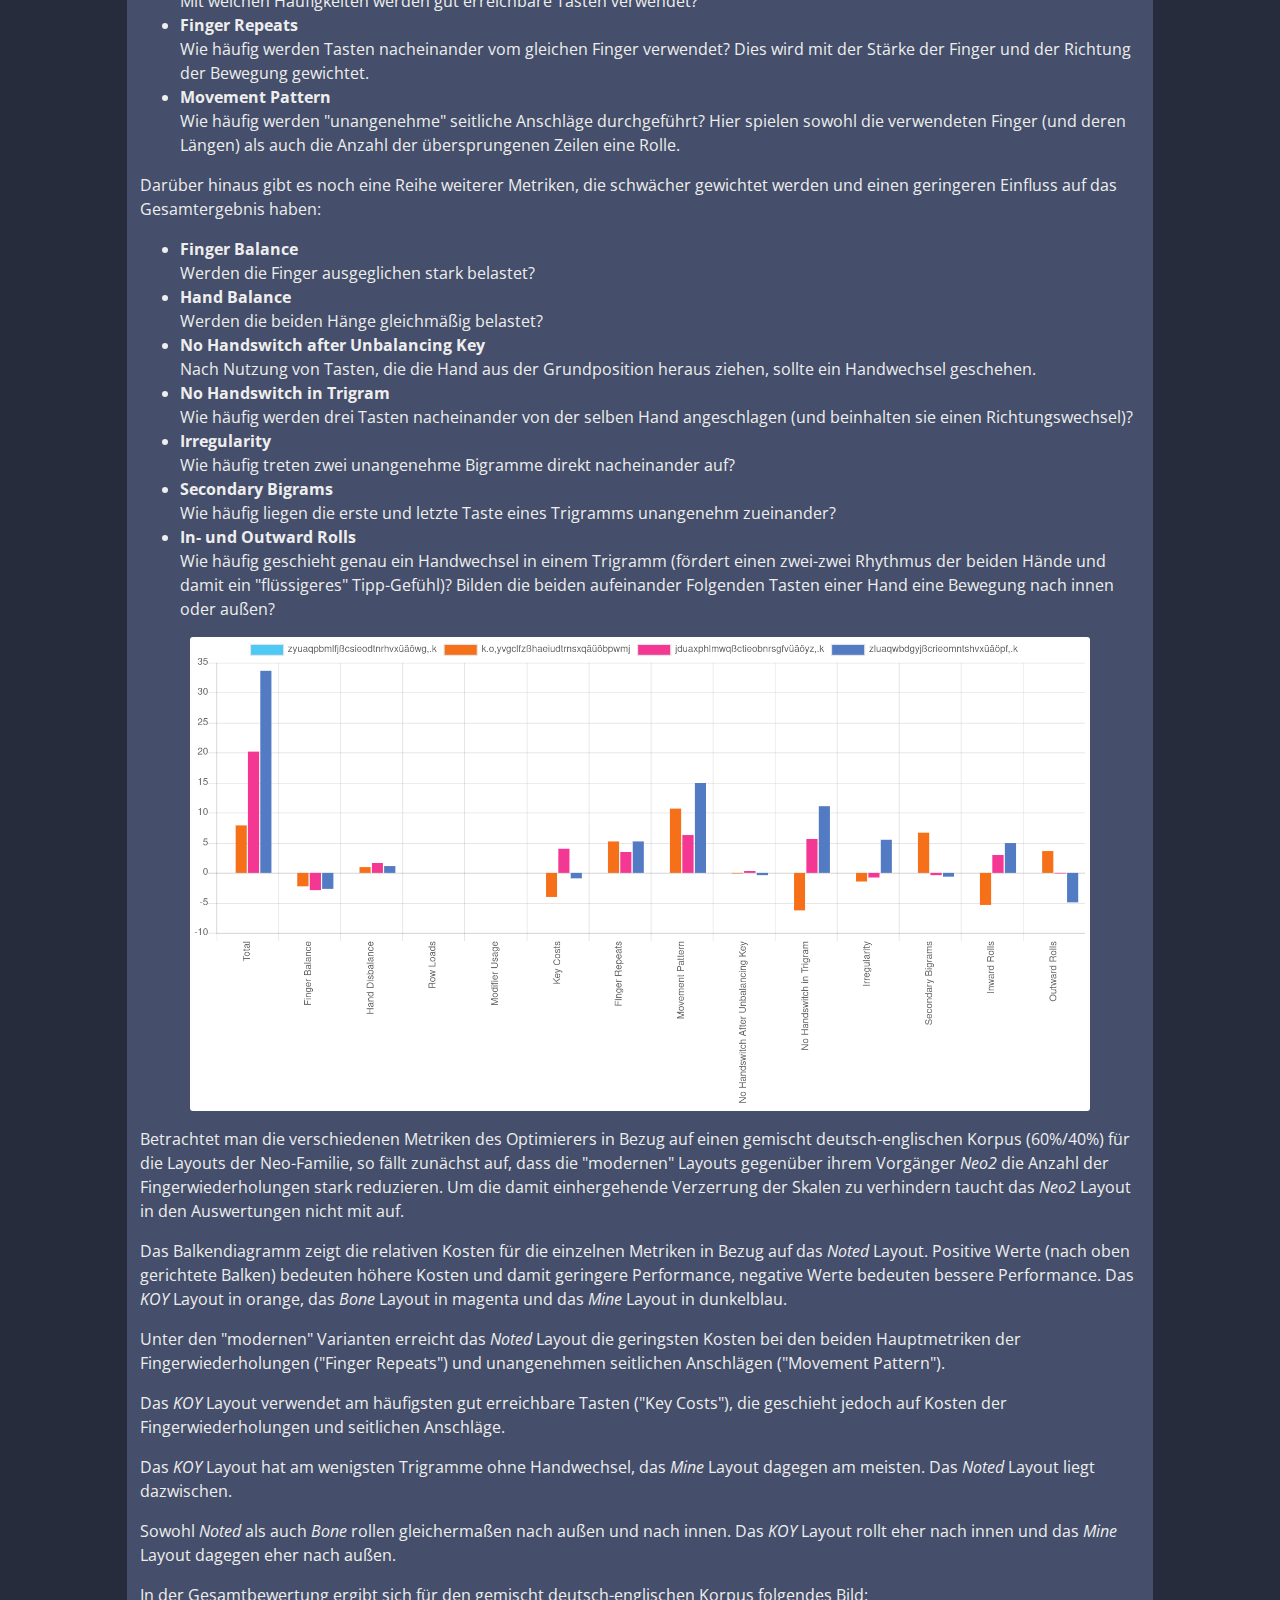
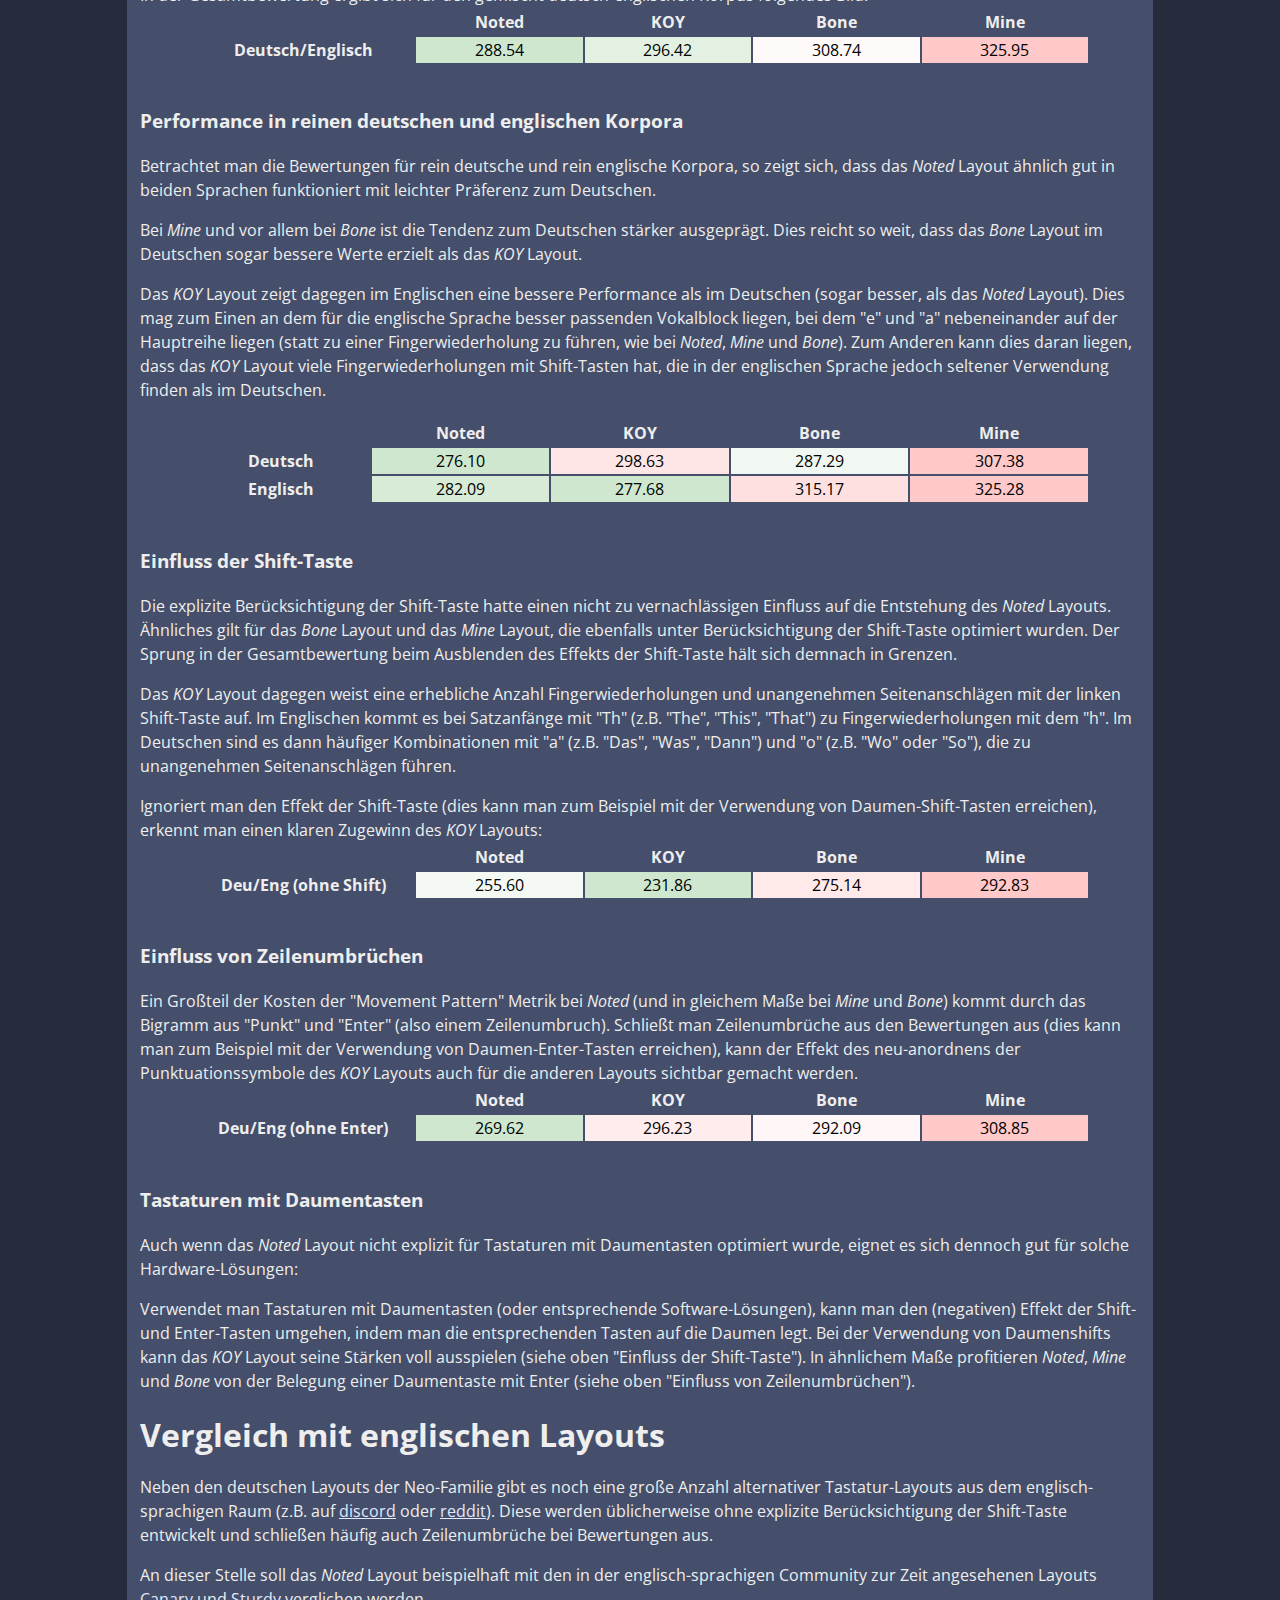
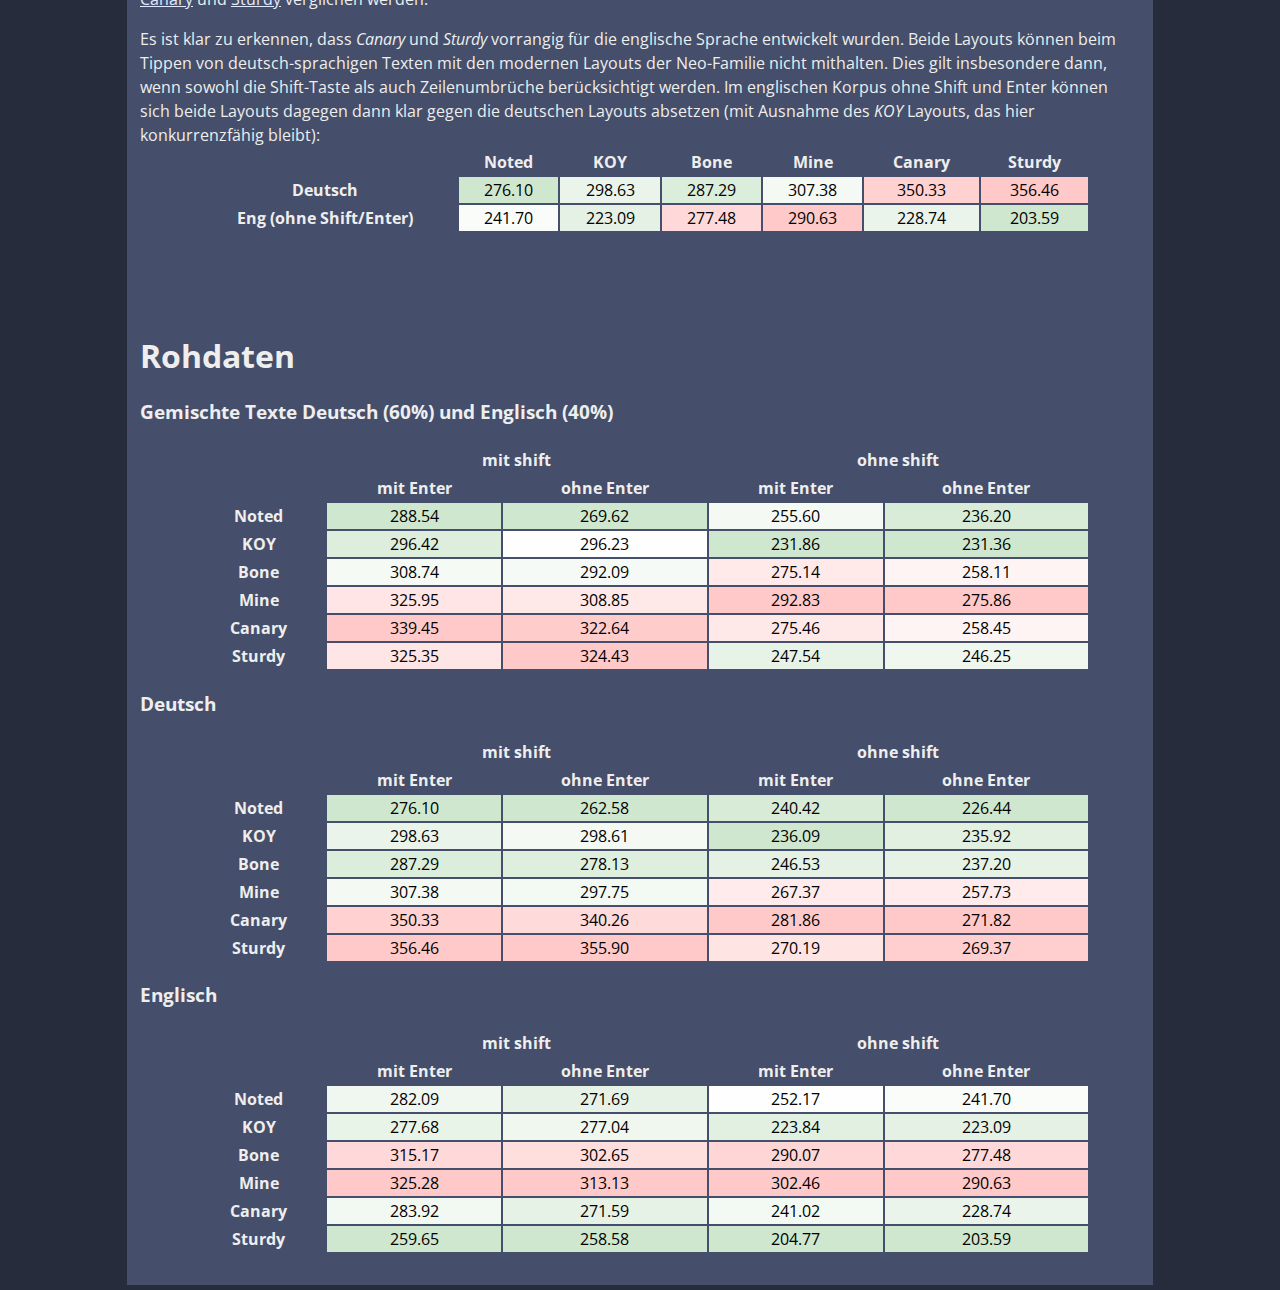
==== commit be9df3af: "fix: replace <p> tags with <div> and adjust div styling" ====
--- a/docs/noted_deutsch.html
+++ b/docs/noted_deutsch.html
@@ -49,7 +49,7 @@
   <article>
     <h2>Beschreibung</h2>
     <section>
-      <p>
+      <div>
         Das <em>Noted</em> Layout ist ein alternatives Tastaturlayout, das besonders
         effizientes und komfortables Tippen in Deutsch und Englisch ermöglichen soll.
         Es ist nun ein <a href="https://www.neo-layout.org/Layouts/noted/">Mitglied</a>
@@ -57,43 +57,43 @@
         deutscher alternativer Tastatur-Layouts und versucht Verbesserungen darüber hinaus zu erzielen.
         Es verwendet die gleichen Ebenen drei und vier und sortiert die fünfte und sechste Ebene
         passend zur ersten (siehe <a href="https://github.com/dariogoetz/noted-layout/tree/main/images">hier</a>).
-      </p>
-      <p>
+      </div>
+      <div>
         Entworfen wurde das <em>Noted</em> Layout mit Hilfe eines neu entwickelten
         <a href="https://github.com/dariogoetz/keyboard_layout_optimizer">Optimierers</a>
         basierend auf einem gemischt-sprachigen Korpus (60% Deutsch, 40% Englisch).
-      </p>
+      </div>
     </section>
 
     <h2>Ziele</h2>
     <section>
-      <p>
+      <div>
         Das Ziel des <em>Noted</em> Layouts ist es, möglichst komfortables Tippen
         von deutschen und englischen Texten (insbesondere auf ISO-Tastaturen) zu ermöglichen, indem
-      <ul>
-        <li>häufig verwendete Buchstaben auf gut erreichbaren Tasten liegen,</li>
-        <li>unangenehmen Tastenfolgen vermieden werden,</li>
-        <li>ein angenehm "rollender" Tipp-Rhythmus (Handwechsel im zweier-Rhythmus) entsteht,</li>
-        <li>die Shortcut-Buchstaben "cvxz" auf der linken Hand in der Nähe der Strg-Taste liegen
-          (damit die rechte Hand für die Nutzung der Maus frei bleiben kann),</li>
-        <li>Punktuations-Symbole ",." auf den gewohnten (QWERTZ) Tasten liegen,</li>
-        <li>die Verwendung der Shift-Tasten bei der Entwicklung des Layouts ordentlich
-          (Shift-Tasten werden gehalten bis die modifizierte Taste losgelassen wurde) berücksichtigt wird.</li>
-      </ul>
-      </p>
-      <p>
+        <ul>
+          <li>häufig verwendete Buchstaben auf gut erreichbaren Tasten liegen,</li>
+          <li>unangenehmen Tastenfolgen vermieden werden,</li>
+          <li>ein angenehm "rollender" Tipp-Rhythmus (Handwechsel im zweier-Rhythmus) entsteht,</li>
+          <li>die Shortcut-Buchstaben "cvxz" auf der linken Hand in der Nähe der Strg-Taste liegen
+            (damit die rechte Hand für die Nutzung der Maus frei bleiben kann),</li>
+          <li>Punktuations-Symbole ",." auf den gewohnten (QWERTZ) Tasten liegen,</li>
+          <li>die Verwendung der Shift-Tasten bei der Entwicklung des Layouts ordentlich
+            (Shift-Tasten werden gehalten bis die modifizierte Taste losgelassen wurde) berücksichtigt wird.</li>
+        </ul>
+      </div>
+      <div>
         Was genau "unangenehme Tastenfolgen" und ein "angenehmer Tipp-Rhythmus" sind, ist häufig schwer
         zu definieren und hängt zum Teil von persönlichen Präferenzen ab.
         Das <em>Noted</em> Layout berücksichtigt eine Reihe von Bewertungskriterien, etwa
         "Anzahl der Fingerwiederholungen", die diese "weichen" Ziele quantifizieren sollen.
-      </p>
-      <p>
+      </div>
+      <div>
         Diese dem <em>Noted</em> Layout zugrundeliegenden Metriken und Bewertungskriterien sind
         grundsätzlich nicht neu und kamen bereits bei der Entwicklung von mehreren Tastatur-Layouts zum Einsatz.
         Für das <em>Noted</em> Layouts wurden sie jedoch im Vergleich mit anderen Layouts
         weiter differenziert und erweitert.
-      </p>
-      <p>
+      </div>
+      <div>
         So legt das <em>Noted</em> Layout Wert darauf Fingerwiederholungen auf schwächeren Fingern
         (z.B. dem kleinen Finger) stärker zu vermeiden als auf starken Fingern (z.B. dem Mittel- oder Zeigefinger).
         Auch sollen seitliche Fingerwiederholungen (z.B. des Zeigefingers in der mittleren Spalte) eher vermieden werden
@@ -101,38 +101,38 @@
         vertikalen Varianten und Fingerwiederholungen, die den Finger krümmen sind (leicht) solchen
         vorzuziehen, die den Finger strecken. Letztlich sind Fingerwiederholungen mit nur einem (oder keinem)
         Zeilensprung denen zu bevorzugen, die mehrere Zeilen überspringen.
-      </p>
-      <p>
+      </div>
+      <div>
         Die Bewertung aufeinanderfolgender Tastenanschläge auf der gleichen Hand, die keine
         Fingerwiederholungen sind, erfolgt für das <em>Noted</em> Layout differenziert darüber,
-      <ul>
-        <li>welche Finger involviert sind (zum Beispiel ist ein eine Abfolge vom Mittelfinger zum Zeigefinger
-          einer Abfolge vom Mittelfinger zum Ringfinger vorzuziehen),</li>
-        <li>wie viele Zeilen übersprungen werden,</li>
-        <li>ob von einem längeren Finger nach oben oder nach unten zu einem kürzeren Finger übergegangen wird
-          und,</li>
-        <li>ob eine der Tasten die Hand aus der Grundhaltung heraus "zieht".</li>
-      </ul>
-      </p>
-      <p>
+        <ul>
+          <li>welche Finger involviert sind (zum Beispiel ist ein eine Abfolge vom Mittelfinger zum Zeigefinger
+            einer Abfolge vom Mittelfinger zum Ringfinger vorzuziehen),</li>
+          <li>wie viele Zeilen übersprungen werden,</li>
+          <li>ob von einem längeren Finger nach oben oder nach unten zu einem kürzeren Finger übergegangen wird
+            und,</li>
+          <li>ob eine der Tasten die Hand aus der Grundhaltung heraus "zieht".</li>
+        </ul>
+      </div>
+      <div>
         Für die Entwicklung des <em>Noted</em> Layouts entstand ein
         neuer <a href="https://github.com/dariogoetz/keyboard_layout_optimizer">Tastatur-Layout-Optimierer</a>
         auf der Grundlage des <a href="https://hg.sr.ht/~arnebab/evolve-keyboard-layout">Optimierers von Arne
           Babenhauserheide (ArneBab)</a>,
         der bereits Varianten einiger der verwendeten Metriken enthält und für die Entwicklung des <em>Mine</em> Layouts
         verwendet wurde.
-      </p>
+      </div>
     </section>
 
     <h2>Installation</h2>
     <section>
-      <p>
+      <div>
         Unter Windows wird die Verwendung von <a href="https://www.neo-layout.org/Einrichtung/reneo/">ReNeo</a>
         empfohlen. Eine zugehörige Konfigurationsdatei für das
         <em>Noted</em> Layout findet man <a
           href="https://raw.githubusercontent.com/dariogoetz/noted-layout/main/reneo/layouts.json">hier</a>.
-      </p>
-      <p>
+      </div>
+      <div>
         Unter Linux ist das <em>Noted</em> Layout in der "normalen" Linux-Tastenkonfiguration
         <a href="https://www.freedesktop.org/wiki/Software/XKeyboardConfig/">xkeyboard-config</a>
         ab Version 2.44 enthalten und seit Mitte 2024 nativ in Ubuntu Systemen verfügbar.
@@ -149,16 +149,16 @@
 
         Weitere Details können auf der <a href="https://www.neo-layout.org/Einrichtung/Linux/">Seite des Neo-Projekts</a>
         nachgelesen werden.
-      </p>
-      <p>
+      </div>
+      <div>
         Treiber für MacOS sind aktuell noch nicht vorhanden.
-      </p>
-
-      <p>
+      </div>
+
+      <div>
         FreeBSD unterstützt das <em>Noted</em> Layout sowohl unter X als auch in der Konsole (VT oder syscons). Im Falle von X 
         gelten im Wesentlichen die obigen Schritte für Linux.
-      </p>
-      <p>
+      </div>
+      <div>
         Für die Verwendung in der FreeBSD Konsole kann die Anleitung unter
        <a href="https://www.neo-layout.org/Einrichtung/BSD/">Setup Neo > BSD Systeme</a> verwendet werden. Dabei müssen 
        jeweils Referenzen auf die neo.kbd durch
@@ -167,8 +167,8 @@
 
        Wie im <strong>Hinweis</strong> zu sehen gilt: <em>Dieser Treiber ist nicht als vollständiger Ersatz gedacht,
        sondern nur um grundlegende Systemadministration durch Ebene 1–3 möglich zu machen, ohne in X zu wechseln.</em>
-      </p>
-      <p>
+      </div>
+      <div>
         Für FreeBSD an der Konsole muss die Treiberdatei <a href="https://github.com/dariogoetz/noted-layout/blob/main/kbd/noted.kbd">noted.kbd</a> 
         mit folgendem Befehl geladen werden:
         <ol>
@@ -181,7 +181,7 @@
            </li>
           <li>Dann <pre>sysrc keymap="noted"</pre></li>
         </ol>
-      </p>
+      </div>
     </section>
 
     <h2>Heatmap</h2>
@@ -200,15 +200,15 @@
 
     <h2>Vergleich mit anderen deutschen Layouts</h2>
     <section>
-      <p>
+      <div>
         Bekannte Vertreter alternativer Tastatur-Layouts für die deutsche Sprache auf ISO-Tastaturen sind die Layouts
         der Neo-Familie
         <em><a href="https://www.neo-layout.org/Layouts/neo/">Neo2</a></em>,
         <em><a href="https://www.neo-layout.org/Layouts/bone/">Bone</a></em>,
         <em><a href="https://www.neo-layout.org/Layouts/mine/">Mine</a></em>
         und <em><a href="http://www.adnw.de/index.php?n=Main.SeitlicheNachbaranschl%c3%a4ge">KOY</a></em>.
-      </p>
-      <p>
+      </div>
+      <div>
         Von diesen Layouts ähnelt das <em>Noted</em> Layout
         am stärksten dem <em>Mine</em> Layout. Es hat den gleichen Vokalblock,
         die gleichen Positionen für die Shortcut-Tasten "cvxz", sowie "h" und "k" auf dem rechten kleinen Finger.
@@ -216,10 +216,10 @@
         Shift-Kollisionen mit dem "c" beim Tippen von "Sch" vermieden.
         Außerdem sind die Konsonanten auf der rechten Hand anders sortiert
         um den Tippkomfort zu erhöhen und das berüchtigte Zeigefinger-"mpf" ("impfen", "empfinden") zu vermeiden.
-      </p>
+      </div>
 
       <h3>Shortcuts und Punktuation</h3>
-      <p>
+      <div>
         Sowohl <em>Mine</em> als auch <em>Neo2</em> legen die Shortcut-Tasten "cvxz" auf die linke Hand in "Reichweite"
         der Strg-Taste, sodass bei der Nutzung solcher Shortcuts die rechte Hand für die Verwendung der Maus frei
         bleibt.
@@ -227,93 +227,93 @@
         Das <em>KOY</em> Layout legt sowohl das "c" als auch das "v" auf die rechte Hand, was die Nutzung von Shortcuts
         umständlicher macht.
         Außerdem liegen die Tasten für Punkt und Komma beim <em>KOY</em> Layout auf anderen Positionen als üblich.
-      </p>
+      </div>
 
       <h3>Performance</h3>
-      <p>
+      <div>
         Die Gesamtbewertung des Optimierers ergibt sich aus der Summe von Kosten verschiedener Metriken. Die
         Hauptmetriken sind
-      <ul>
-        <li><b>Key Costs</b>
-          <br>Mit welchen Häufigkeiten werden gut erreichbare Tasten verwendet?
-        </li>
-        <li><b>Finger Repeats</b>
-          <br>Wie häufig werden Tasten nacheinander vom gleichen Finger verwendet?
-          Dies wird mit der Stärke der Finger und der Richtung der Bewegung gewichtet.
-        </li>
-        <li><b>Movement Pattern</b>
-          <br>Wie häufig werden "unangenehme" seitliche Anschläge durchgeführt?
-          Hier spielen sowohl die verwendeten Finger (und deren Längen) als auch die Anzahl der übersprungenen Zeilen
-          eine Rolle.
-        </li>
-      </ul>
-      Darüber hinaus gibt es noch eine Reihe weiterer Metriken, die schwächer gewichtet werden und einen geringeren
-      Einfluss auf das Gesamtergebnis haben:
-      <ul>
-        <li><b>Finger Balance</b>
-          <br>Werden die Finger ausgeglichen stark belastet?
-        </li>
-        <li><b>Hand Balance</b>
-          <br>Werden die beiden Hänge gleichmäßig belastet?
-        </li>
-        <li><b>No Handswitch after Unbalancing Key</b>
-          <br>Nach Nutzung von Tasten, die die Hand aus der Grundposition heraus ziehen, sollte ein Handwechsel
-          geschehen.
-        </li>
-        <li><b>No Handswitch in Trigram</b>
-          <br>Wie häufig werden drei Tasten nacheinander von der selben Hand angeschlagen (und beinhalten sie einen
-          Richtungswechsel)?
-        </li>
-        <li><b>Irregularity</b>
-          <br>Wie häufig treten zwei unangenehme Bigramme direkt nacheinander auf?
-        </li>
-        <li><b>Secondary Bigrams</b>
-          <br>Wie häufig liegen die erste und letzte Taste eines Trigramms unangenehm zueinander?
-        </li>
-        <li><b>In- und Outward Rolls</b>
-          <br>Wie häufig geschieht genau ein Handwechsel in einem Trigramm (fördert einen zwei-zwei Rhythmus der beiden
-          Hände und damit ein "flüssigeres" Tipp-Gefühl)? Bilden die beiden aufeinander Folgenden Tasten einer Hand eine
-          Bewegung nach innen oder außen?
-        </li>
-      </ul>
-      </p>
+        <ul>
+          <li><b>Key Costs</b>
+            <br>Mit welchen Häufigkeiten werden gut erreichbare Tasten verwendet?
+          </li>
+          <li><b>Finger Repeats</b>
+            <br>Wie häufig werden Tasten nacheinander vom gleichen Finger verwendet?
+            Dies wird mit der Stärke der Finger und der Richtung der Bewegung gewichtet.
+          </li>
+          <li><b>Movement Pattern</b>
+            <br>Wie häufig werden "unangenehme" seitliche Anschläge durchgeführt?
+            Hier spielen sowohl die verwendeten Finger (und deren Längen) als auch die Anzahl der übersprungenen Zeilen
+            eine Rolle.
+          </li>
+        </ul>
+        Darüber hinaus gibt es noch eine Reihe weiterer Metriken, die schwächer gewichtet werden und einen geringeren
+        Einfluss auf das Gesamtergebnis haben:
+        <ul>
+          <li><b>Finger Balance</b>
+            <br>Werden die Finger ausgeglichen stark belastet?
+          </li>
+          <li><b>Hand Balance</b>
+            <br>Werden die beiden Hänge gleichmäßig belastet?
+          </li>
+          <li><b>No Handswitch after Unbalancing Key</b>
+            <br>Nach Nutzung von Tasten, die die Hand aus der Grundposition heraus ziehen, sollte ein Handwechsel
+            geschehen.
+          </li>
+          <li><b>No Handswitch in Trigram</b>
+            <br>Wie häufig werden drei Tasten nacheinander von der selben Hand angeschlagen (und beinhalten sie einen
+            Richtungswechsel)?
+          </li>
+          <li><b>Irregularity</b>
+            <br>Wie häufig treten zwei unangenehme Bigramme direkt nacheinander auf?
+          </li>
+          <li><b>Secondary Bigrams</b>
+            <br>Wie häufig liegen die erste und letzte Taste eines Trigramms unangenehm zueinander?
+          </li>
+          <li><b>In- und Outward Rolls</b>
+            <br>Wie häufig geschieht genau ein Handwechsel in einem Trigramm (fördert einen zwei-zwei Rhythmus der beiden
+            Hände und damit ein "flüssigeres" Tipp-Gefühl)? Bilden die beiden aufeinander Folgenden Tasten einer Hand eine
+            Bewegung nach innen oder außen?
+          </li>
+        </ul>
+      </div>
 
       <img src="assets/comparison_barchart_relative.png" alt="Vergleich der modernen Layouts der Neo-Familie"
         width="90%" class="center" style="display:block; border-radius: 3px;" />
 
-      <p>
+      <div>
         Betrachtet man die verschiedenen Metriken des Optimierers in Bezug auf einen gemischt deutsch-englischen Korpus
         (60%/40%) für die Layouts der Neo-Familie,
         so fällt zunächst auf, dass die "modernen" Layouts gegenüber ihrem Vorgänger <em>Neo2</em> die Anzahl
         der Fingerwiederholungen stark reduzieren. Um die damit einhergehende Verzerrung der Skalen zu verhindern taucht
         das <em>Neo2</em> Layout in den Auswertungen nicht mit auf.
-      </p>
-      <p>
+      </div>
+      <div>
         Das Balkendiagramm zeigt die relativen Kosten für die einzelnen Metriken in Bezug auf das <em>Noted</em> Layout.
         Positive Werte (nach oben gerichtete Balken) bedeuten höhere Kosten und damit geringere Performance, negative
         Werte
         bedeuten bessere Performance. Das <em>KOY</em> Layout in orange, das <em>Bone</em> Layout in magenta
         und das <em>Mine</em> Layout in dunkelblau.
-      </p>
-      <p>
+      </div>
+      <div>
         Unter den "modernen" Varianten erreicht das <em>Noted</em> Layout die geringsten Kosten bei den beiden
         Hauptmetriken
         der Fingerwiederholungen ("Finger Repeats") und unangenehmen seitlichen Anschlägen ("Movement Pattern").
-      </p>
-      <p>
+      </div>
+      <div>
         Das <em>KOY</em> Layout verwendet am häufigsten gut erreichbare Tasten ("Key Costs"), die geschieht jedoch
         auf Kosten der Fingerwiederholungen und seitlichen Anschläge.
-      </p>
-      <p>
+      </div>
+      <div>
         Das <em>KOY</em> Layout hat am wenigsten Trigramme ohne Handwechsel, das <em>Mine</em> Layout dagegen am
         meisten.
         Das <em>Noted</em> Layout liegt dazwischen.
-      </p>
-      <p>
+      </div>
+      <div>
         Sowohl <em>Noted</em> als auch <em>Bone</em> rollen gleichermaßen nach außen und nach innen.
         Das <em>KOY</em> Layout rollt eher nach innen und das <em>Mine</em> Layout dagegen eher nach außen.
-      </p>
-      <p>
+      </div>
+      <div>
         In der Gesamtbewertung ergibt sich für den gemischt deutsch-englischen Korpus folgendes Bild:
       <table class="center" style="width: 90%;">
         <thead>
@@ -340,21 +340,21 @@
         </tbody>
       </table>
       <br>
-      </p>
+      </div>
     </section>
 
     <h3>Performance in reinen deutschen und englischen Korpora</h3>
     <section>
-      <p>
+      <div>
         Betrachtet man die Bewertungen für rein deutsche und rein englische Korpora, so zeigt sich,
         dass das <em>Noted</em> Layout ähnlich gut in beiden Sprachen funktioniert mit leichter Präferenz zum Deutschen.
-      </p>
-      <p>
+      </div>
+      <div>
         Bei <em>Mine</em> und vor allem bei <em>Bone</em> ist die Tendenz zum Deutschen stärker ausgeprägt.
         Dies reicht so weit, dass das <em>Bone</em> Layout im Deutschen sogar bessere Werte erzielt als das <em>KOY</em>
         Layout.
-      </p>
-      <p>
+      </div>
+      <div>
         Das <em>KOY</em> Layout zeigt dagegen im Englischen eine bessere Performance als im Deutschen (sogar besser, als
         das <em>Noted</em> Layout).
         Dies mag zum Einen an dem für die englische Sprache besser passenden Vokalblock liegen, bei dem "e" und "a"
@@ -363,8 +363,8 @@
         Zum Anderen kann dies daran liegen, dass das <em>KOY</em> Layout viele Fingerwiederholungen mit Shift-Tasten
         hat,
         die in der englischen Sprache jedoch seltener Verwendung finden als im Deutschen.
-      </p>
-      <p>
+      </div>
+      <div>
       <table class="center" style="width: 90%;">
         <thead>
           <th class="blank" width="20%"> </th>
@@ -399,19 +399,19 @@
         </tbody>
       </table>
       <br>
-      </p>
+      </div>
     </section>
 
     <h3>Einfluss der Shift-Taste</h3>
     <section>
-      <p>
+      <div>
         Die explizite Berücksichtigung der Shift-Taste hatte einen nicht zu vernachlässigen Einfluss auf die Entstehung
         des <em>Noted</em> Layouts.
         Ähnliches gilt für das <em>Bone</em> Layout und das <em>Mine</em> Layout, die ebenfalls unter Berücksichtigung
         der Shift-Taste optimiert wurden.
         Der Sprung in der Gesamtbewertung beim Ausblenden des Effekts der Shift-Taste hält sich demnach in Grenzen.
-      </p>
-      <p>
+      </div>
+      <div>
         Das <em>KOY</em> Layout dagegen weist eine erhebliche Anzahl Fingerwiederholungen und unangenehmen
         Seitenanschlägen mit der
         linken Shift-Taste auf. Im Englischen kommt es bei Satzanfänge mit "Th" (z.B. "The", "This", "That") zu
@@ -419,8 +419,8 @@
         Im Deutschen sind es dann häufiger Kombinationen mit "a" (z.B. "Das", "Was", "Dann") und "o" (z.B. "Wo" oder
         "So"), die zu unangenehmen
         Seitenanschlägen führen.
-      </p>
-      <p>
+      </div>
+      <div>
         Ignoriert man den Effekt der Shift-Taste (dies kann man zum Beispiel mit der Verwendung von Daumen-Shift-Tasten
         erreichen), erkennt man einen klaren Zugewinn des <em>KOY</em> Layouts:
       <table class="center" style="width: 90%;">
@@ -448,12 +448,12 @@
         </tbody>
       </table>
       <br>
-      </p>
+      </div>
     </section>
 
     <h3>Einfluss von Zeilenumbrüchen</h3>
     <section>
-      <p>
+      <div>
         Ein Großteil der Kosten der "Movement Pattern" Metrik bei <em>Noted</em> (und in gleichem Maße bei <em>Mine</em>
         und <em>Bone</em>)
         kommt durch das Bigramm aus "Punkt" und "Enter" (also einem Zeilenumbruch). Schließt man Zeilenumbrüche aus den
@@ -486,16 +486,16 @@
         </tbody>
       </table>
       <br>
-      </p>
+      </div>
     </section>
 
     <h3>Tastaturen mit Daumentasten</h3>
     <section>
-      <p>
+      <div>
         Auch wenn das <em>Noted</em> Layout nicht explizit für Tastaturen mit Daumentasten optimiert wurde,
         eignet es sich dennoch gut für solche Hardware-Lösungen:
-      </p>
-      <p>
+      </div>
+      <div>
         Verwendet man Tastaturen mit Daumentasten (oder entsprechende Software-Lösungen), kann man den (negativen)
         Effekt der Shift- und Enter-Tasten umgehen,
         indem man die entsprechenden Tasten auf die Daumen legt. Bei der Verwendung von Daumenshifts kann das
@@ -503,25 +503,25 @@
         voll ausspielen (siehe oben "Einfluss der Shift-Taste"). In ähnlichem Maße profitieren <em>Noted</em>,
         <em>Mine</em> und <em>Bone</em> von der Belegung einer Daumentaste
         mit Enter (siehe oben "Einfluss von Zeilenumbrüchen").
-      </p>
+      </div>
     </section>
 
     <h2>Vergleich mit englischen Layouts</h2>
     <section>
-      <p>
+      <div>
         Neben den deutschen Layouts der Neo-Familie gibt es noch eine große Anzahl alternativer Tastatur-Layouts
         aus dem englisch-sprachigen Raum (z.B. auf <a href="https://discord.gg/sxTV2G5Acg">discord</a>
         oder <a href="https://www.reddit.com/r/KeyboardLayouts/">reddit</a>). Diese werden üblicherweise ohne explizite
         Berücksichtigung der Shift-Taste
         entwickelt und schließen häufig auch Zeilenumbrüche bei Bewertungen aus.
-      </p>
-      <p>
+      </div>
+      <div>
         An dieser Stelle soll das <em>Noted</em> Layout beispielhaft mit den in der englisch-sprachigen Community zur
         Zeit
         angesehenen Layouts <a href="https://github.com/Apsu/Canary">Canary</a> und <a
           href="https://o-x-e-y.github.io/layouts/sturdy/index.html">Sturdy</a> verglichen werden.
-      </p>
-      <p>
+      </div>
+      <div>
         Es ist klar zu erkennen, dass <em>Canary</em> und <em>Sturdy</em> vorrangig für die englische Sprache entwickelt
         wurden.
         Beide Layouts können beim Tippen von deutsch-sprachigen Texten mit den modernen Layouts der Neo-Familie nicht
@@ -576,7 +576,7 @@
         </tbody>
       </table>
 
-      </p>
+      </div>
     </section>
 
 
--- a/docs/styles.css
+++ b/docs/styles.css
@@ -1,9 +1,14 @@
 html {
     background-color: #272C3D;
     font-family: Open Sans;
-    font-size: 1.1em;
+    font-size: 1em;
     line-height: 1.5;
     color: #EEE;
+}
+
+div {
+  margin-top: 16px;
+  margin-bottom: 16px;
 }
 
 .lang-link-box {
@@ -118,7 +123,7 @@
 pre {
   display: inline;
 }
-@media (max-width: 850px) {
+@media (max-width: 800px) {
   table {
     font-size: 0.75em;
   }
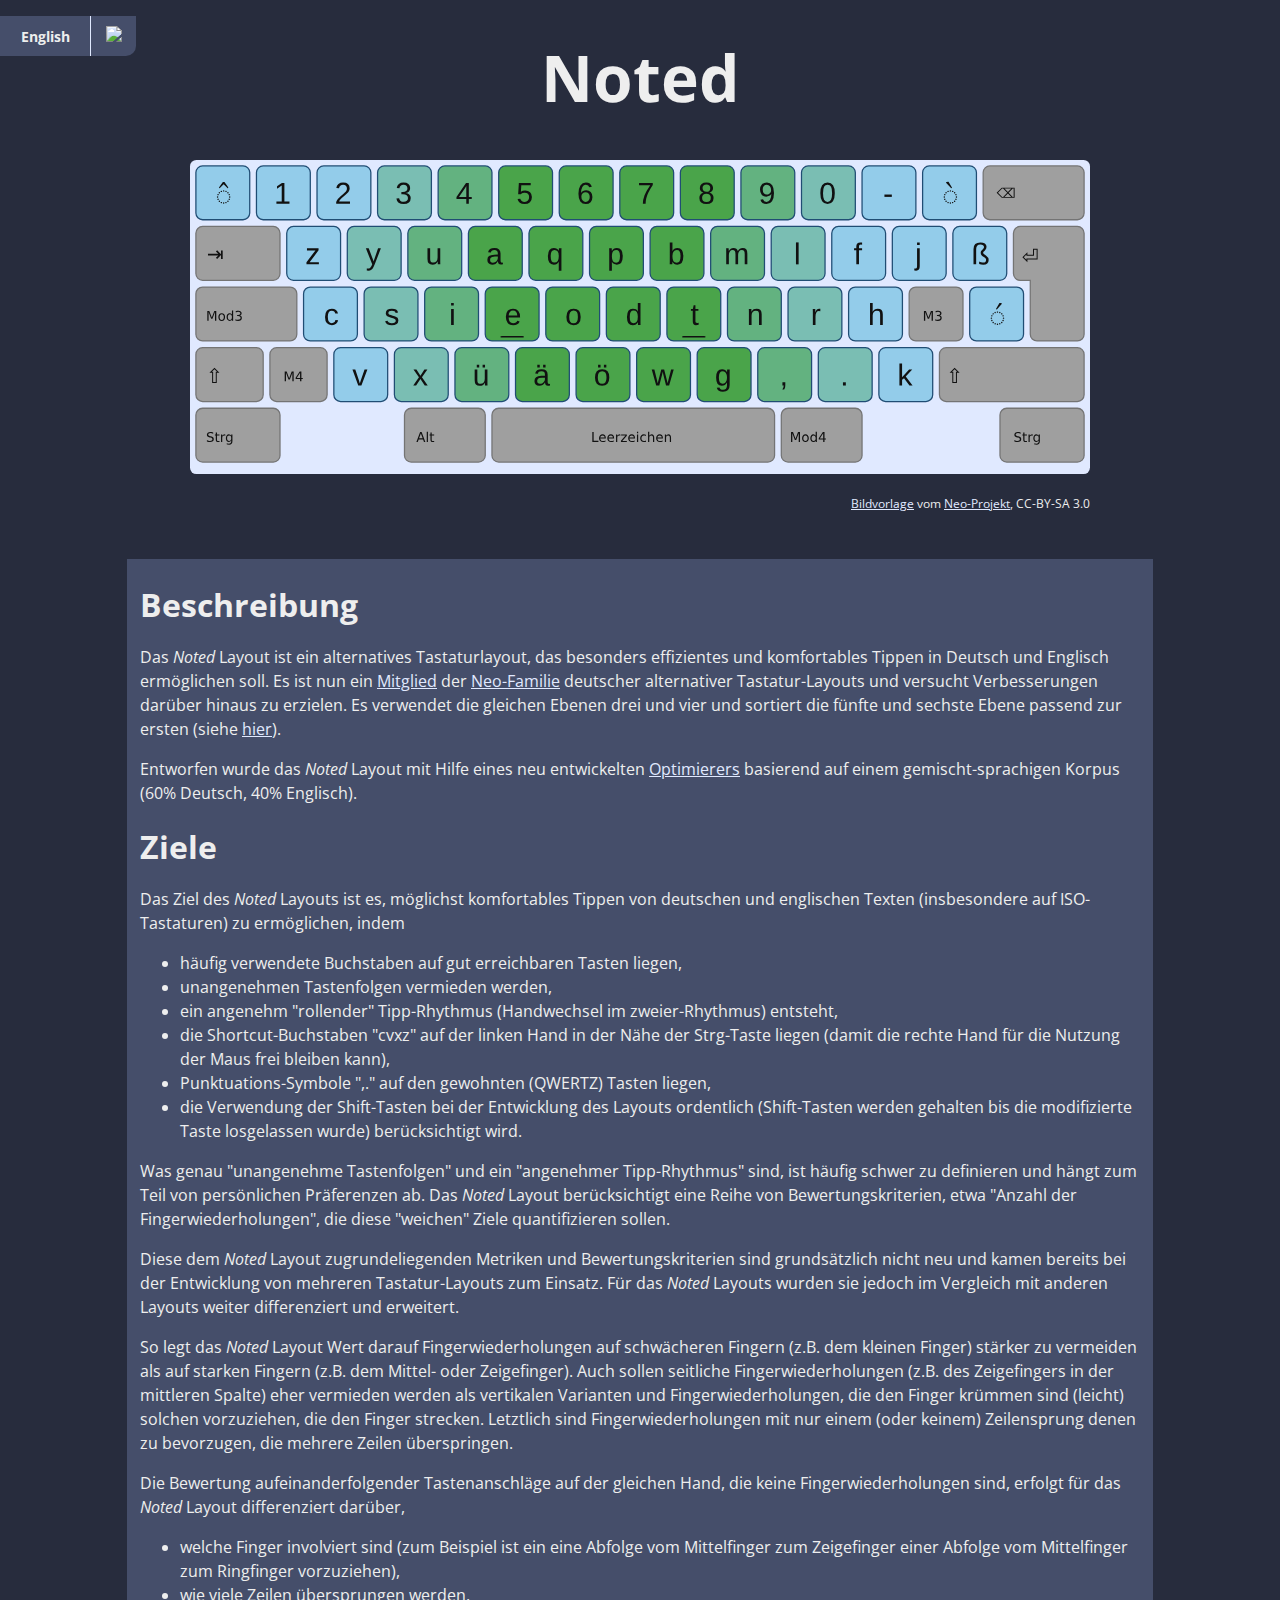
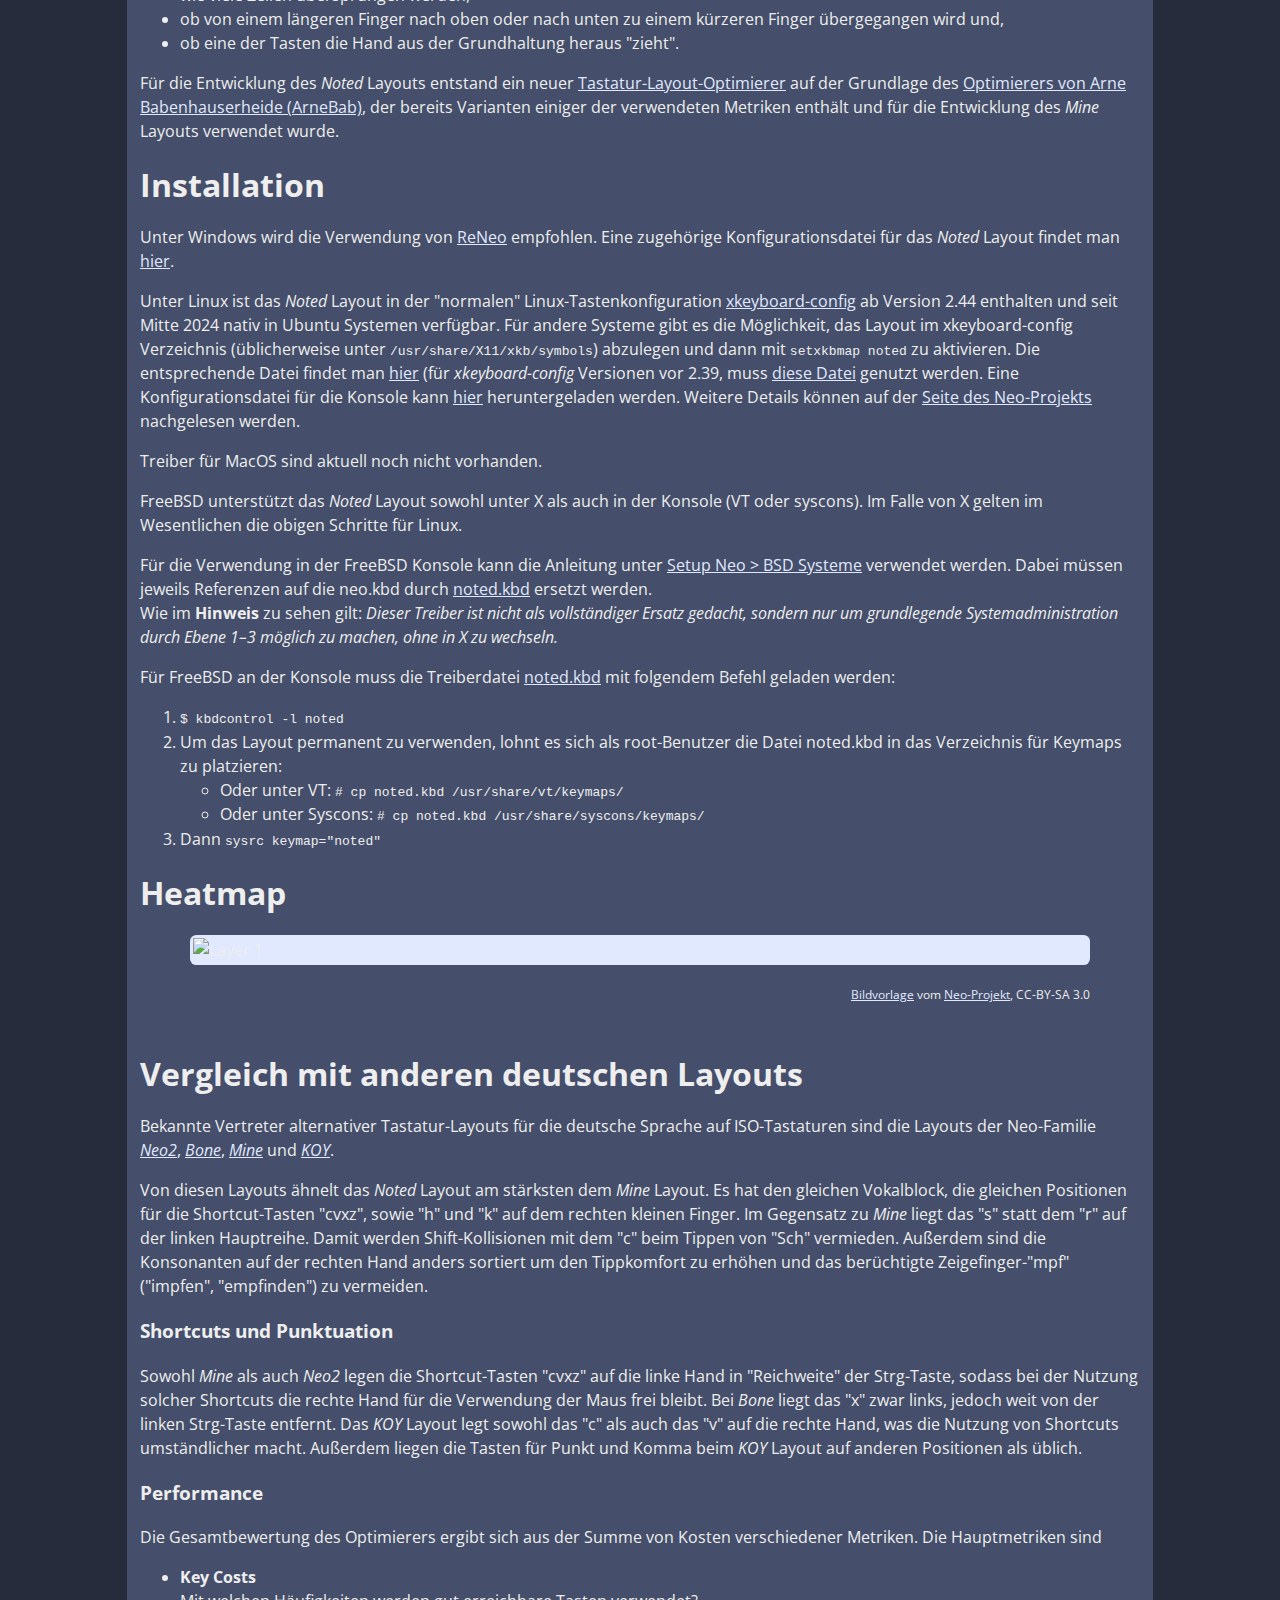
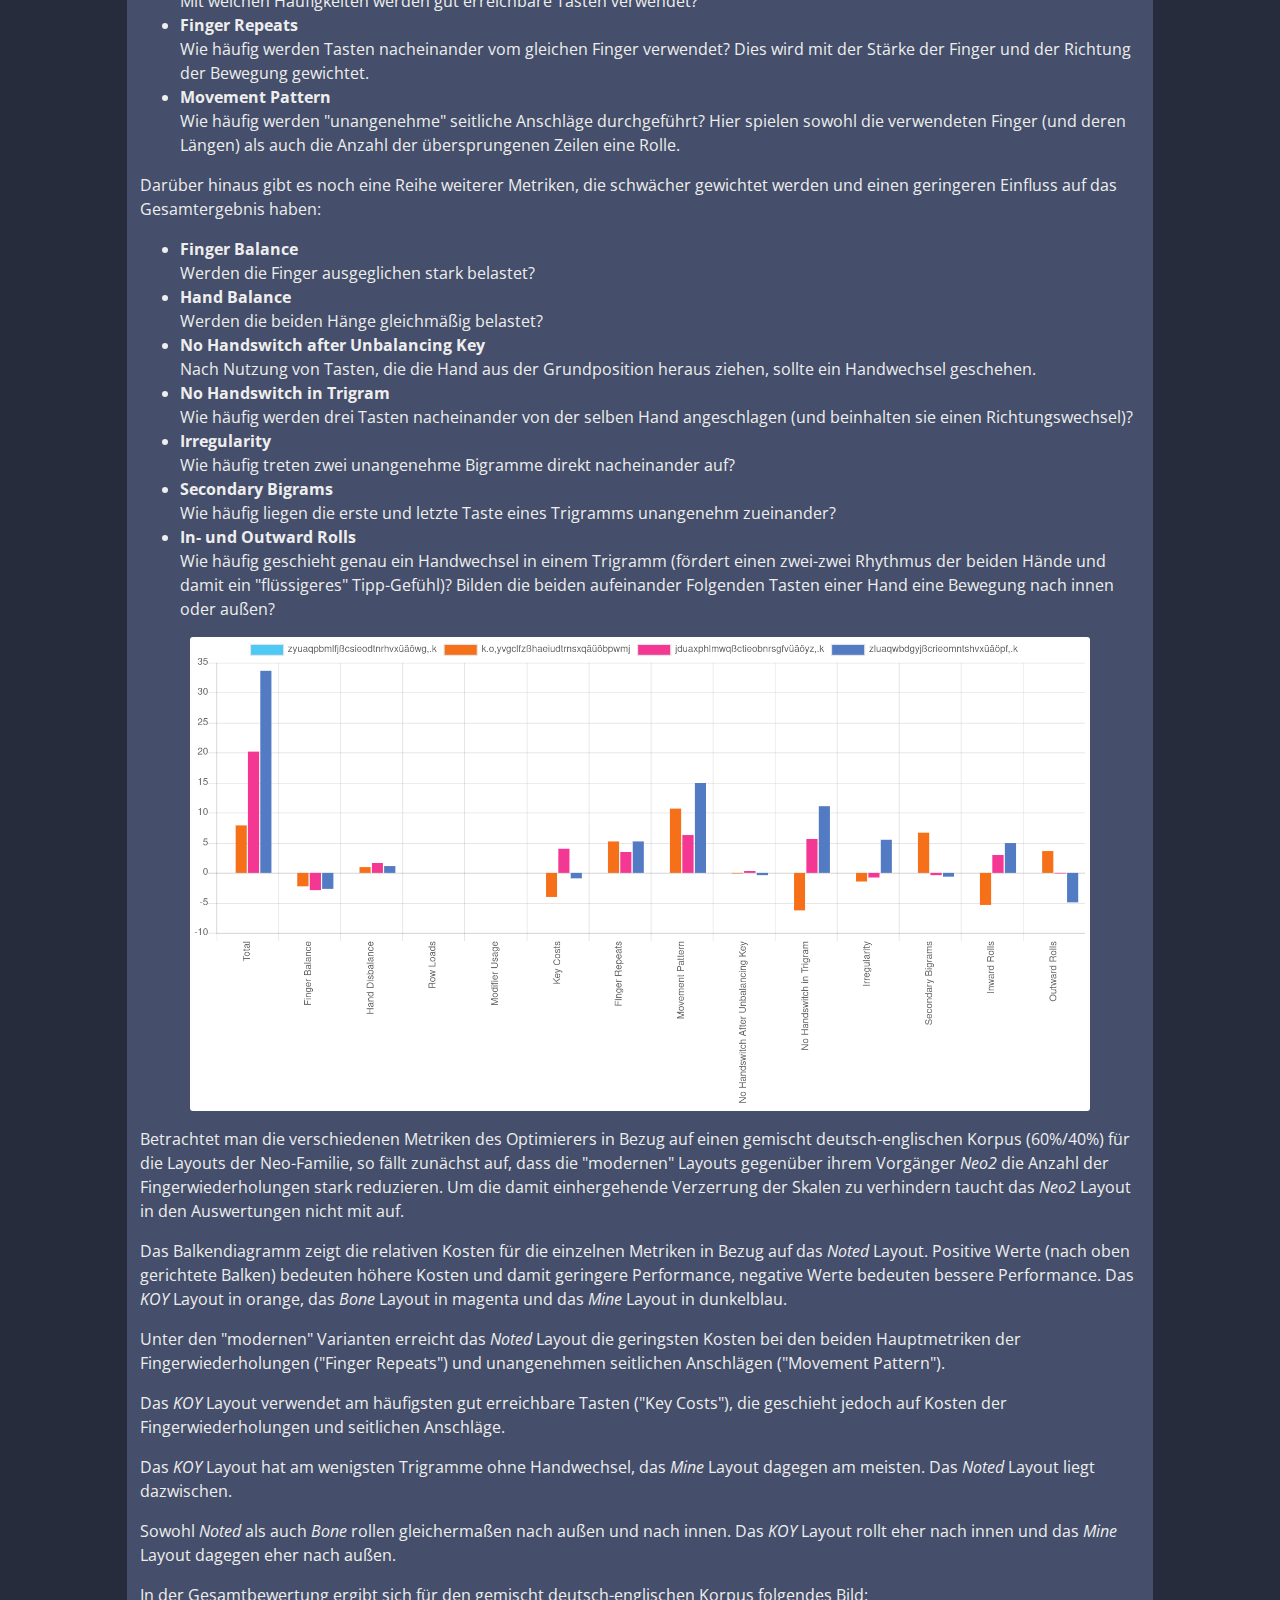
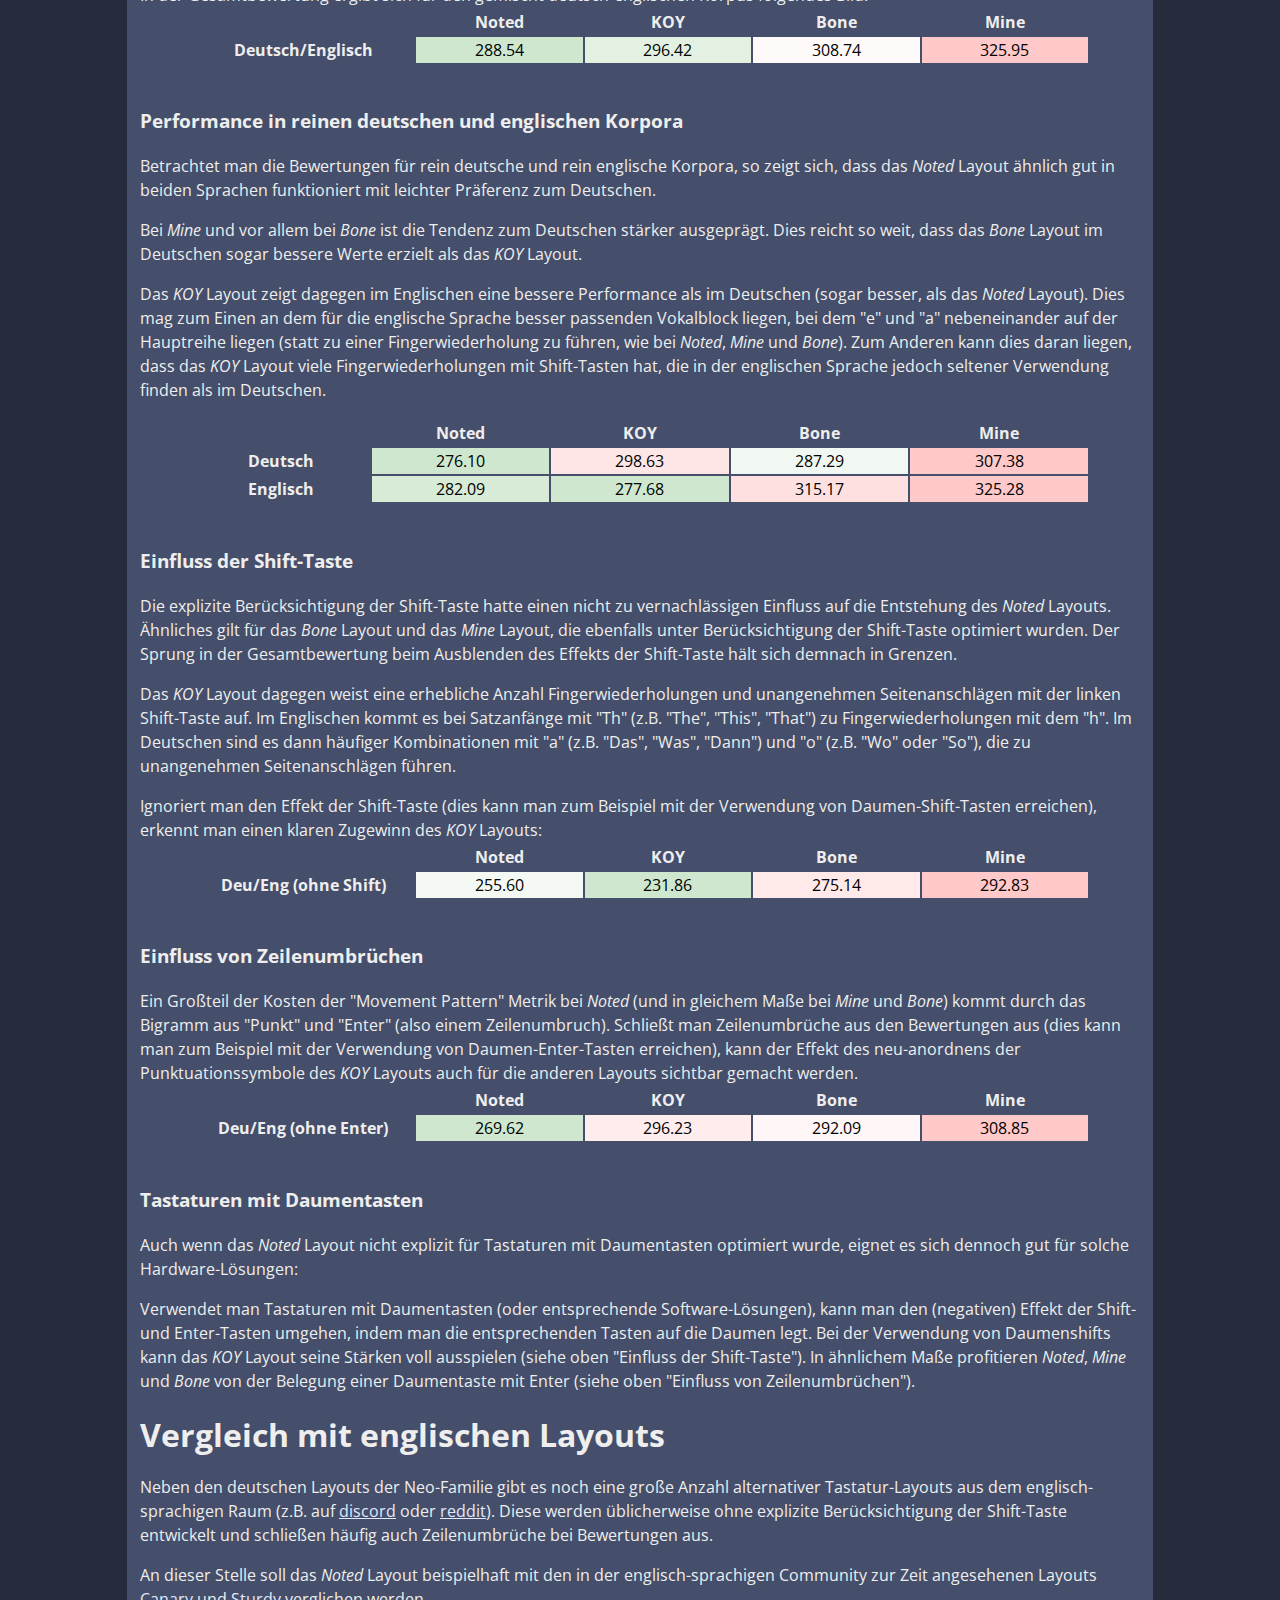
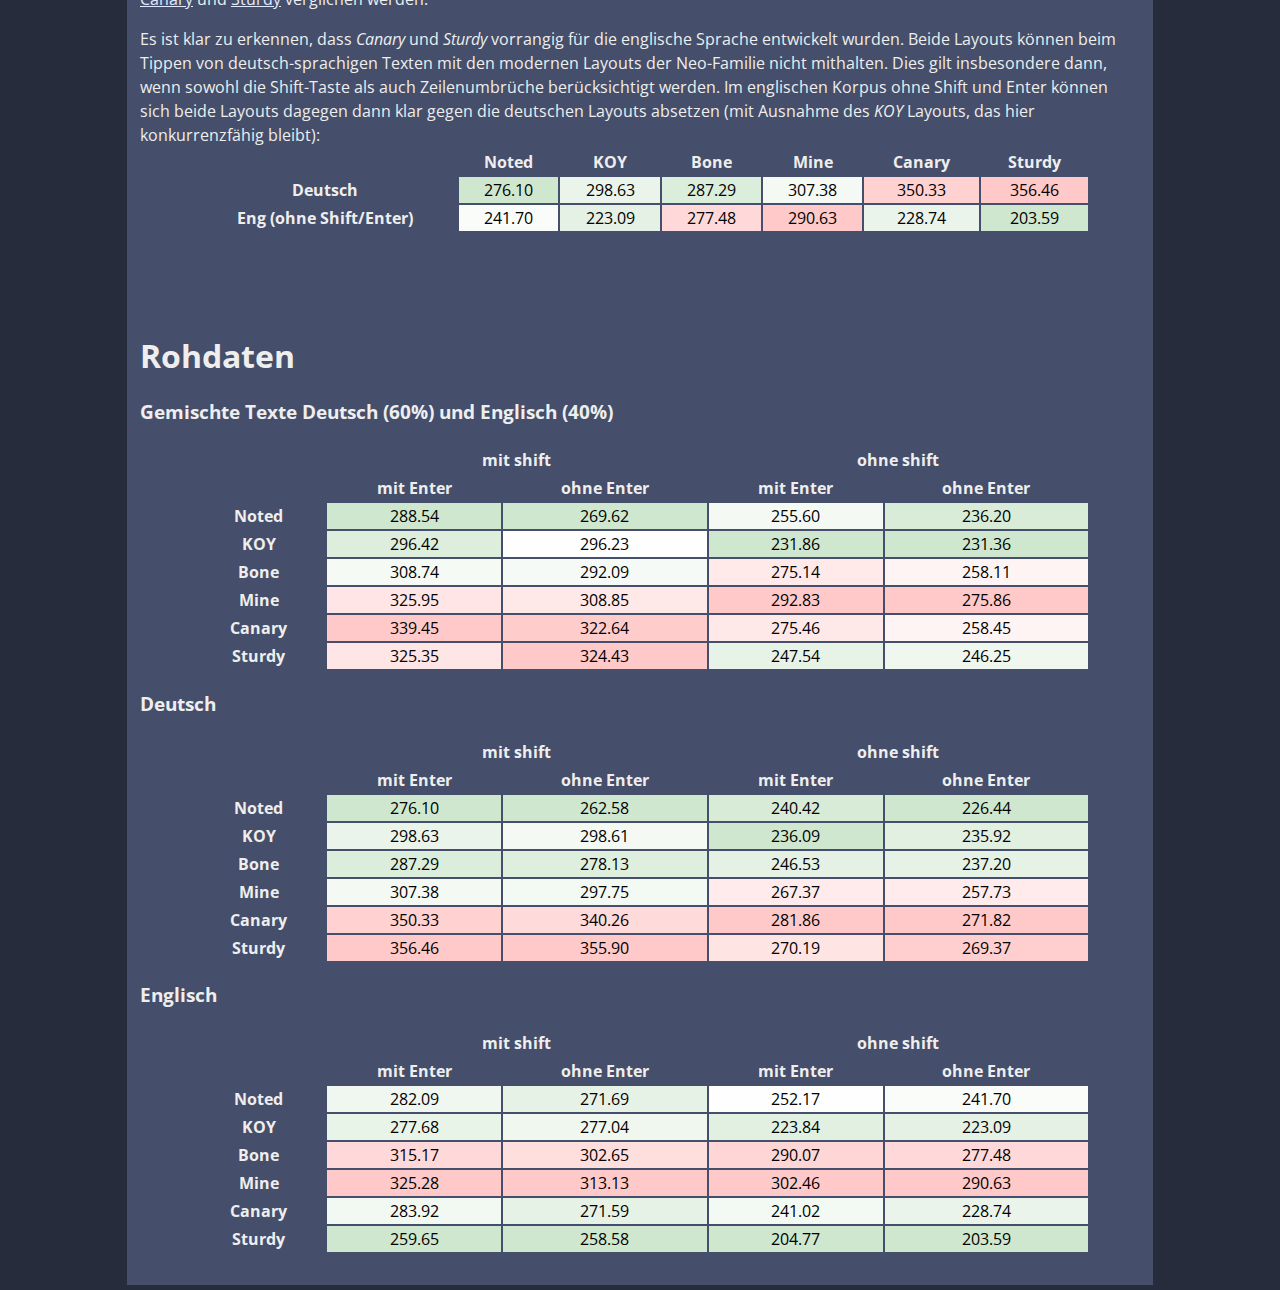
==== commit 19eeced4: "fix: remove excess period" ====
--- a/docs/noted_deutsch.html
+++ b/docs/noted_deutsch.html
@@ -162,7 +162,7 @@
         Für die Verwendung in der FreeBSD Konsole kann die Anleitung unter
        <a href="https://www.neo-layout.org/Einrichtung/BSD/">Setup Neo > BSD Systeme</a> verwendet werden. Dabei müssen 
        jeweils Referenzen auf die neo.kbd durch
-       <a href="https://github.com/dariogoetz/noted-layout/blob/main/kbd/noted.kbd">noted.kbd.</a> ersetzt werden.
+       <a href="https://github.com/dariogoetz/noted-layout/blob/main/kbd/noted.kbd">noted.kbd</a> ersetzt werden.
        <br>
 
        Wie im <strong>Hinweis</strong> zu sehen gilt: <em>Dieser Treiber ist nicht als vollständiger Ersatz gedacht,
